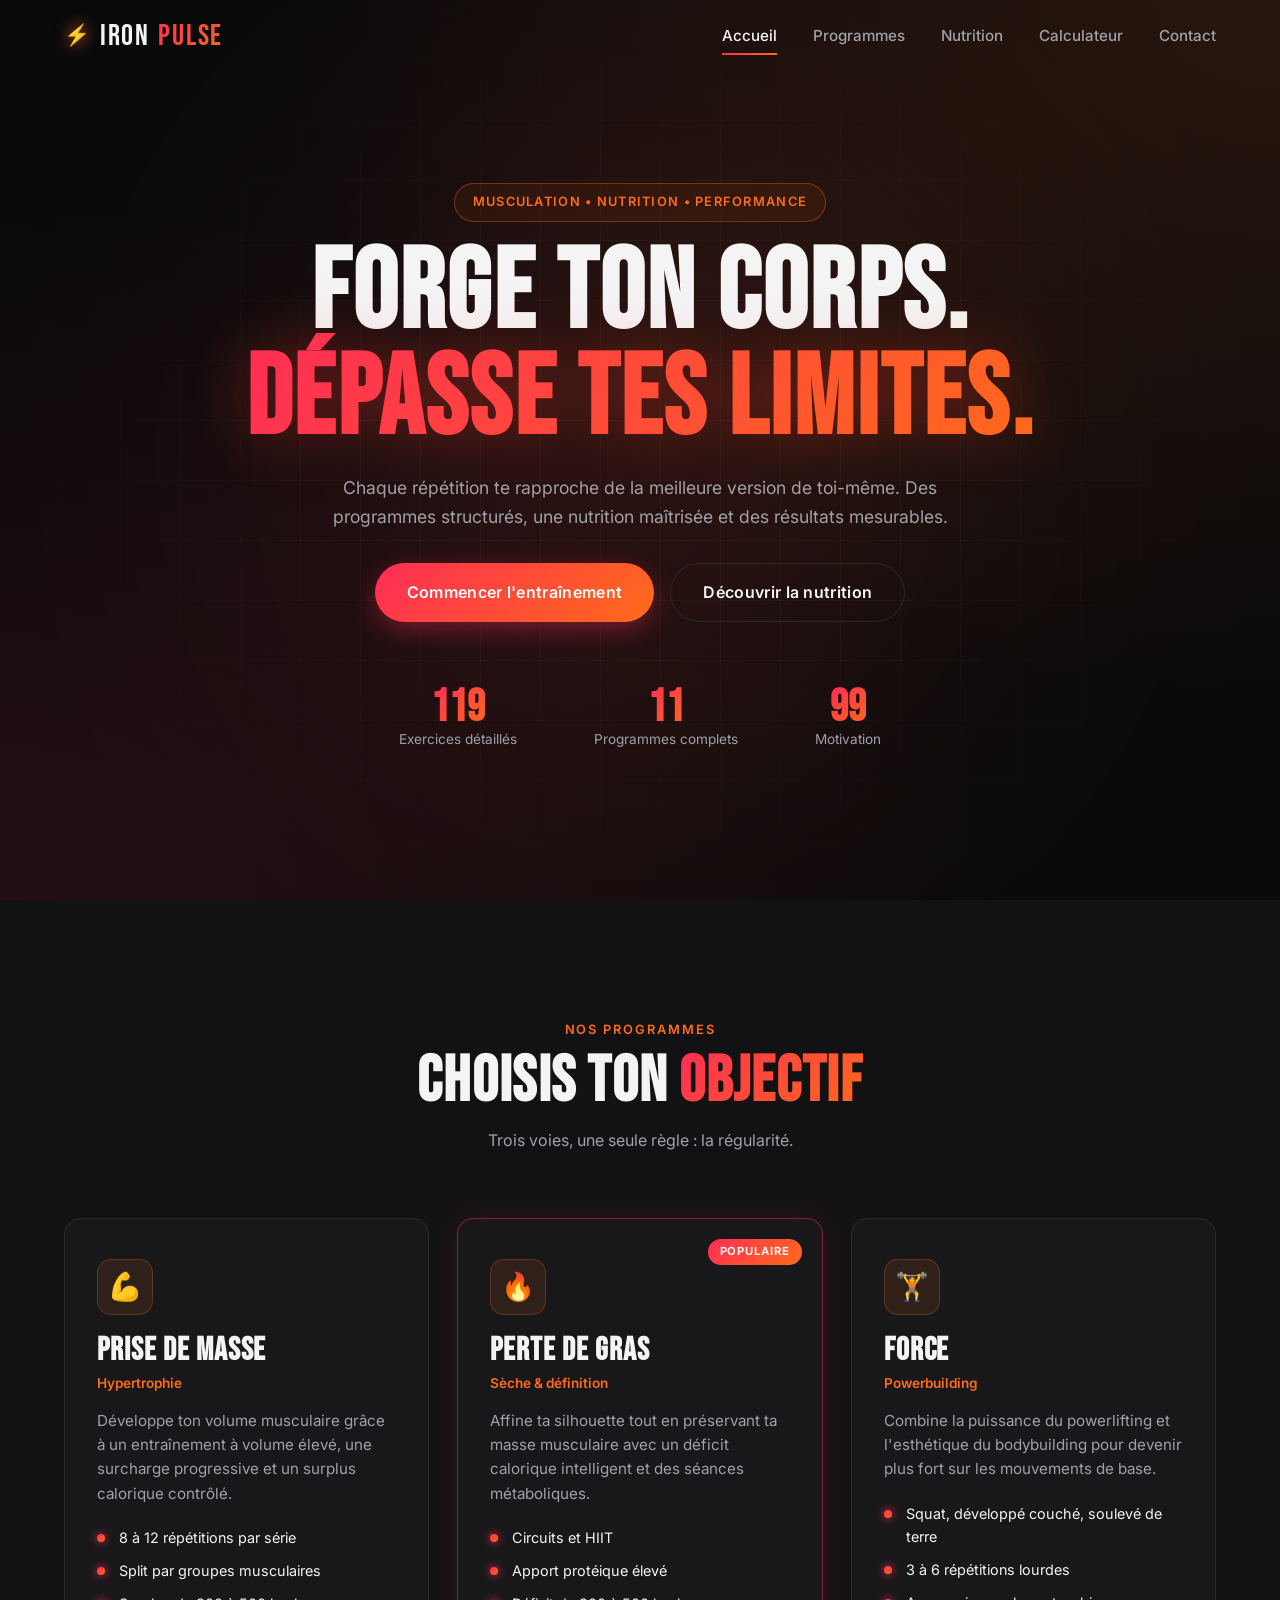
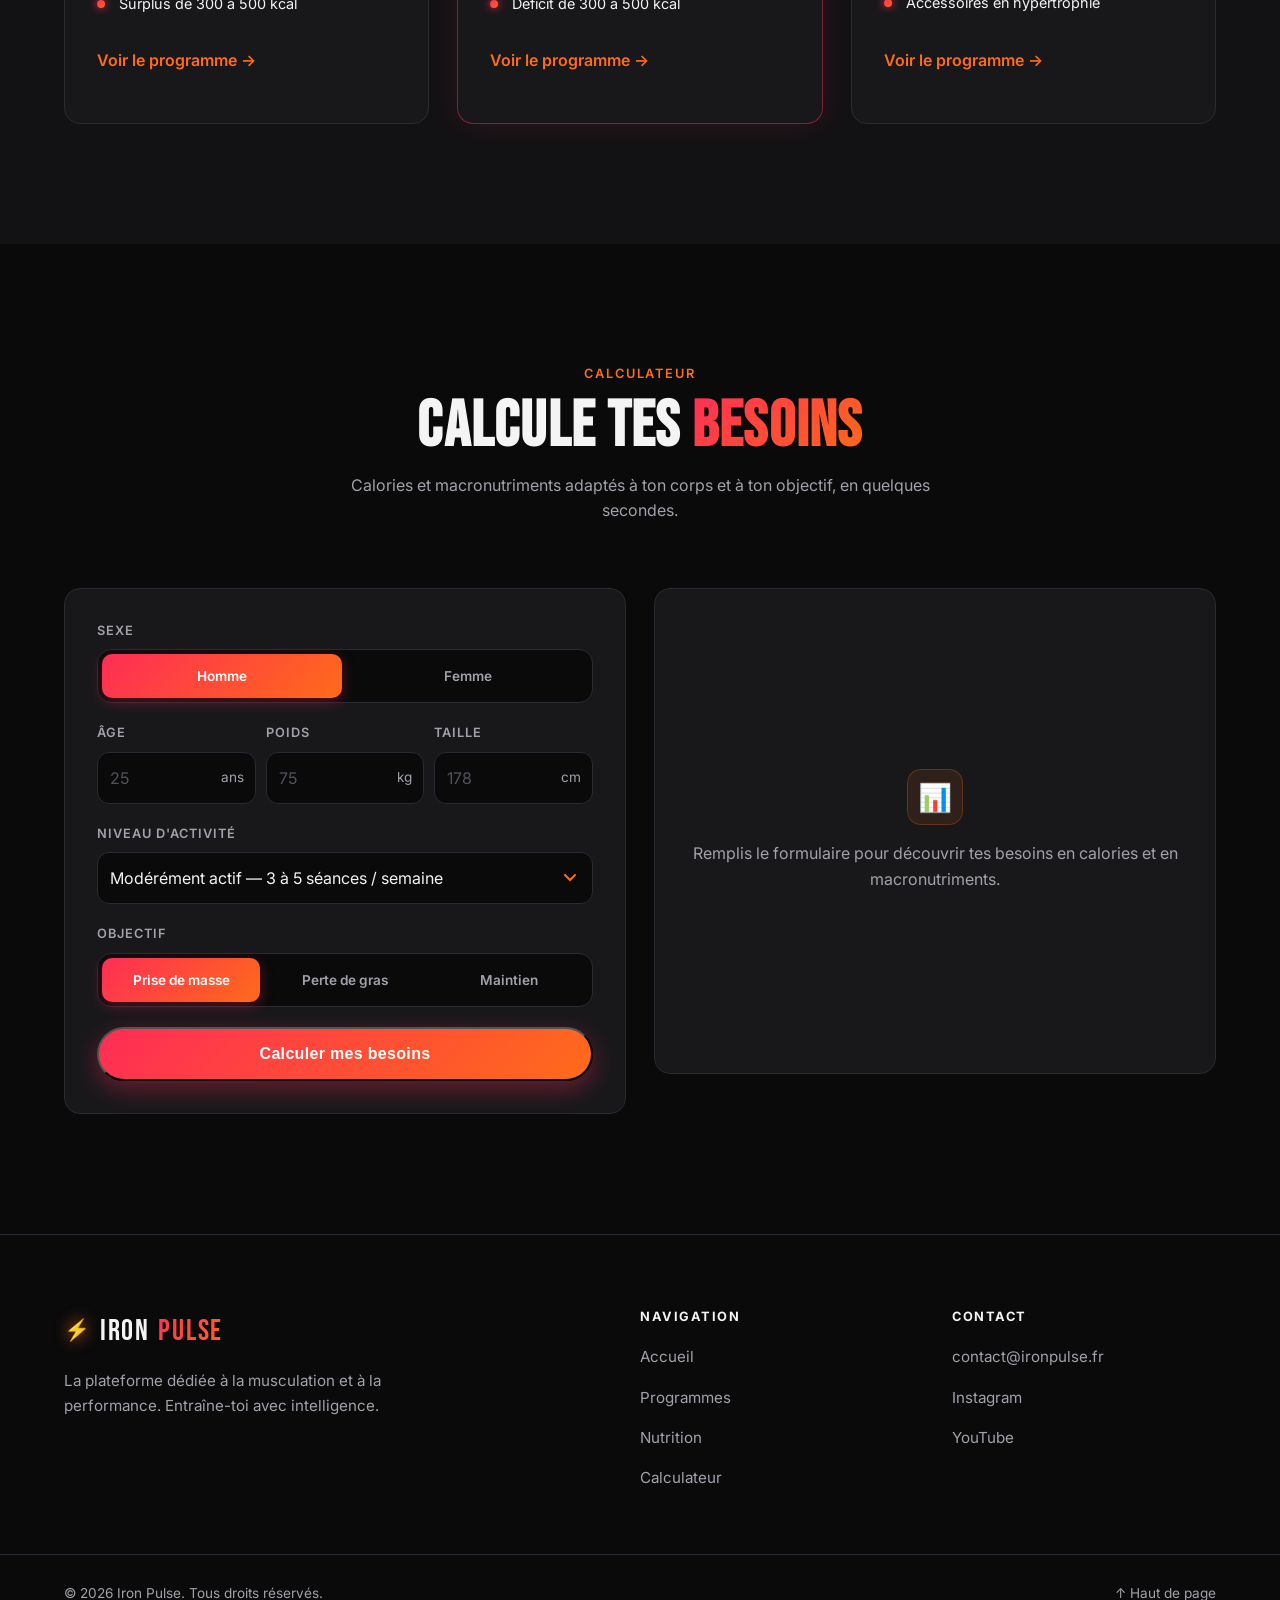
==== public/index.html @ 2bc9982a "Ajoute le calculateur de calories et de macronutriments" ====
<!DOCTYPE html>
<html lang="fr">
<head>
    <meta charset="UTF-8">
    <meta name="viewport" content="width=device-width, initial-scale=1.0, viewport-fit=cover">
    <meta name="theme-color" content="#0a0a0b">
    <meta name="description" content="Iron Pulse — Musculation, nutrition et performance. Programmes d'hypertrophie, de perte de gras et de force.">
    <title>Iron Pulse — Musculation & Performance</title>
    <link rel="preconnect" href="https://fonts.googleapis.com">
    <link rel="preconnect" href="https://fonts.gstatic.com" crossorigin>
    <link href="https://fonts.googleapis.com/css2?family=Bebas+Neue&family=Inter:wght@400;500;600;700&display=swap" rel="stylesheet">
    <link rel="stylesheet" href="style.css">
</head>
<body>

    <!-- ===== EN-TÊTE ===== -->
    <header class="header" id="header">
        <div class="container header__inner">
            <a href="#accueil" class="logo">
                <span class="logo__icon">⚡</span>
                IRON <span class="logo__accent">PULSE</span>
            </a>

            <nav class="nav" id="nav" aria-label="Navigation principale">
                <ul class="nav__list">
                    <li><a href="#accueil" class="nav__link active">Accueil</a></li>
                    <li><a href="#programmes" class="nav__link">Programmes</a></li>
                    <li><a href="#nutrition" class="nav__link">Nutrition</a></li>
                    <li><a href="#calculateur" class="nav__link">Calculateur</a></li>
                    <li><a href="#contact" class="nav__link">Contact</a></li>
                </ul>
            </nav>

            <button class="burger" id="burger" aria-label="Ouvrir le menu" aria-expanded="false" aria-controls="nav">
                <span></span>
                <span></span>
                <span></span>
            </button>
        </div>
    </header>

    <main>
        <!-- ===== SECTION HÉRO ===== -->
        <section class="hero" id="accueil">
            <div class="hero__glow"></div>
            <div class="container hero__content">
                <p class="hero__tag reveal">Musculation • Nutrition • Performance</p>
                <h1 class="hero__title reveal">
                    Forge ton corps.<br>
                    <span class="text-gradient">Dépasse tes limites.</span>
                </h1>
                <p class="hero__subtitle reveal">
                    Chaque répétition te rapproche de la meilleure version de toi-même.
                    Des programmes structurés, une nutrition maîtrisée et des résultats mesurables.
                </p>
                <div class="hero__actions reveal">
                    <a href="#programmes" class="btn btn--primary">Commencer l'entraînement</a>
                    <a href="#nutrition" class="btn btn--ghost">Découvrir la nutrition</a>
                </div>

                <ul class="hero__stats reveal">
                    <li><strong data-count="120">0</strong><span>Exercices détaillés</span></li>
                    <li><strong data-count="12">0</strong><span>Programmes complets</span></li>
                    <li><strong data-count="100" data-suffix="%">0</strong><span>Motivation</span></li>
                </ul>
            </div>
        </section>

        <!-- ===== CATÉGORIES ===== -->
        <section class="section categories" id="programmes">
            <div class="container">
                <header class="section__header reveal">
                    <p class="section__tag">Nos programmes</p>
                    <h2 class="section__title">Choisis ton <span class="text-gradient">objectif</span></h2>
                    <p class="section__subtitle">Trois voies, une seule règle : la régularité.</p>
                </header>

                <div class="cards">
                    <article class="card reveal">
                        <div class="card__icon">💪</div>
                        <h3 class="card__title">Prise de masse</h3>
                        <p class="card__label">Hypertrophie</p>
                        <p class="card__text">
                            Développe ton volume musculaire grâce à un entraînement à volume élevé,
                            une surcharge progressive et un surplus calorique contrôlé.
                        </p>
                        <ul class="card__list">
                            <li>8 à 12 répétitions par série</li>
                            <li>Split par groupes musculaires</li>
                            <li>Surplus de 300 à 500 kcal</li>
                        </ul>
                        <a href="#" class="card__link">Voir le programme →</a>
                    </article>

                    <article class="card card--featured reveal">
                        <span class="card__badge">Populaire</span>
                        <div class="card__icon">🔥</div>
                        <h3 class="card__title">Perte de gras</h3>
                        <p class="card__label">Sèche & définition</p>
                        <p class="card__text">
                            Affine ta silhouette tout en préservant ta masse musculaire avec
                            un déficit calorique intelligent et des séances métaboliques.
                        </p>
                        <ul class="card__list">
                            <li>Circuits et HIIT</li>
                            <li>Apport protéique élevé</li>
                            <li>Déficit de 300 à 500 kcal</li>
                        </ul>
                        <a href="#" class="card__link">Voir le programme →</a>
                    </article>

                    <article class="card reveal">
                        <div class="card__icon">🏋️</div>
                        <h3 class="card__title">Force</h3>
                        <p class="card__label">Powerbuilding</p>
                        <p class="card__text">
                            Combine la puissance du powerlifting et l'esthétique du bodybuilding
                            pour devenir plus fort sur les mouvements de base.
                        </p>
                        <ul class="card__list">
                            <li>Squat, développé couché, soulevé de terre</li>
                            <li>3 à 6 répétitions lourdes</li>
                            <li>Accessoires en hypertrophie</li>
                        </ul>
                        <a href="#" class="card__link">Voir le programme →</a>
                    </article>
                </div>
            </div>
        </section>

        <!-- ===== CALCULATEUR ===== -->
        <section class="section" id="calculateur">
            <div class="container">
                <header class="section__header reveal">
                    <p class="section__tag">Calculateur</p>
                    <h2 class="section__title">Calcule tes <span class="text-gradient">besoins</span></h2>
                    <p class="section__subtitle">Calories et macronutriments adaptés à ton corps et à ton objectif, en quelques secondes.</p>
                </header>

                <div class="calc">
                    <form class="calc__form reveal" id="calc-form" novalidate>
                        <fieldset class="field">
                            <legend class="field__label">Sexe</legend>
                            <div class="segmented">
                                <input type="radio" name="sexe" id="sexe-homme" value="homme" checked>
                                <label for="sexe-homme">Homme</label>
                                <input type="radio" name="sexe" id="sexe-femme" value="femme">
                                <label for="sexe-femme">Femme</label>
                            </div>
                        </fieldset>

                        <div class="field-row">
                            <div class="field">
                                <label class="field__label" for="age">Âge</label>
                                <div class="input-unit">
                                    <input type="number" id="age" name="age" inputmode="numeric" min="15" max="80" step="1" placeholder="25" required>
                                    <span>ans</span>
                                </div>
                            </div>
                            <div class="field">
                                <label class="field__label" for="poids">Poids</label>
                                <div class="input-unit">
                                    <input type="number" id="poids" name="poids" inputmode="decimal" min="35" max="250" step="0.1" placeholder="75" required>
                                    <span>kg</span>
                                </div>
                            </div>
                            <div class="field">
                                <label class="field__label" for="taille">Taille</label>
                                <div class="input-unit">
                                    <input type="number" id="taille" name="taille" inputmode="numeric" min="130" max="230" step="1" placeholder="178" required>
                                    <span>cm</span>
                                </div>
                            </div>
                        </div>

                        <div class="field">
                            <label class="field__label" for="activite">Niveau d'activité</label>
                            <select class="select" id="activite" name="activite">
                                <option value="1.2">Sédentaire — peu ou pas de sport</option>
                                <option value="1.375">Légèrement actif — 1 à 3 séances / semaine</option>
                                <option value="1.55" selected>Modérément actif — 3 à 5 séances / semaine</option>
                                <option value="1.725">Très actif — 6 à 7 séances / semaine</option>
                                <option value="1.9">Extrêmement actif — sport intense + travail physique</option>
                            </select>
                        </div>

                        <fieldset class="field">
                            <legend class="field__label">Objectif</legend>
                            <div class="segmented segmented--3">
                                <input type="radio" name="objectif" id="obj-masse" value="masse" checked>
                                <label for="obj-masse">Prise de masse</label>
                                <input type="radio" name="objectif" id="obj-seche" value="seche">
                                <label for="obj-seche">Perte de gras</label>
                                <input type="radio" name="objectif" id="obj-maintien" value="maintien">
                                <label for="obj-maintien">Maintien</label>
                            </div>
                        </fieldset>

                        <p class="calc__error" id="calc-error" role="alert"></p>

                        <button type="submit" class="btn btn--primary calc__submit">Calculer mes besoins</button>
                    </form>

                    <div class="calc__results reveal" id="calc-results" aria-live="polite">
                        <div class="calc__empty" id="calc-empty">
                            <div class="card__icon">📊</div>
                            <p>Remplis le formulaire pour découvrir tes besoins en calories et en macronutriments.</p>
                        </div>

                        <div class="calc__output" id="calc-output" hidden>
                            <div class="calc__stats">
                                <div class="stat">
                                    <span class="stat__label">Métabolisme de base</span>
                                    <strong class="stat__value"><span id="res-bmr">0</span> <small>kcal</small></strong>
                                </div>
                                <div class="stat">
                                    <span class="stat__label">Dépense journalière</span>
                                    <strong class="stat__value"><span id="res-tdee">0</span> <small>kcal</small></strong>
                                </div>
                                <div class="stat stat--target">
                                    <span class="stat__label" id="res-target-label">Objectif</span>
                                    <strong class="stat__value"><span id="res-target">0</span> <small>kcal / jour</small></strong>
                                    <span class="stat__hint" id="res-target-hint"></span>
                                </div>
                            </div>

                            <h3 class="calc__subtitle">Répartition des macronutriments</h3>
                            <ul class="macros">
                                <li class="macro macro--protein">
                                    <div class="macro__head"><span>🥩 Protéines</span><strong><span id="res-prot">0</span> <small>g</small></strong></div>
                                    <div class="macro__bar"><span id="bar-prot"></span></div>
                                    <p class="macro__info" id="info-prot"></p>
                                </li>
                                <li class="macro macro--carbs">
                                    <div class="macro__head"><span>🍚 Glucides</span><strong><span id="res-carbs">0</span> <small>g</small></strong></div>
                                    <div class="macro__bar"><span id="bar-carbs"></span></div>
                                    <p class="macro__info" id="info-carbs"></p>
                                </li>
                                <li class="macro macro--fat">
                                    <div class="macro__head"><span>🥑 Lipides</span><strong><span id="res-fat">0</span> <small>g</small></strong></div>
                                    <div class="macro__bar"><span id="bar-fat"></span></div>
                                    <p class="macro__info" id="info-fat"></p>
                                </li>
                            </ul>

                            <a href="#programmes" class="card__link">Voir le programme adapté à ton objectif →</a>
                            <p class="calc__note">
                                Ces chiffres sont des estimations (formule de Mifflin-St Jeor). Pèse-toi chaque semaine
                                et ajuste de 100 à 200 kcal si ton poids n'évolue pas comme prévu.
                            </p>
                        </div>
                    </div>
                </div>
            </div>
        </section>
    </main>

    <!-- ===== PIED DE PAGE ===== -->
    <footer class="footer" id="contact">
        <div class="container footer__inner">
            <div class="footer__brand">
                <a href="#accueil" class="logo">
                    <span class="logo__icon">⚡</span>
                    IRON <span class="logo__accent">PULSE</span>
                </a>
                <p>La plateforme dédiée à la musculation et à la performance. Entraîne-toi avec intelligence.</p>
            </div>

            <div class="footer__col">
                <h4>Navigation</h4>
                <ul>
                    <li><a href="#accueil">Accueil</a></li>
                    <li><a href="#programmes">Programmes</a></li>
                    <li><a href="#nutrition">Nutrition</a></li>
                    <li><a href="#calculateur">Calculateur</a></li>
                </ul>
            </div>

            <div class="footer__col">
                <h4>Contact</h4>
                <ul>
                    <li><a href="mailto:contact@ironpulse.fr">contact@ironpulse.fr</a></li>
                    <li><a href="#">Instagram</a></li>
                    <li><a href="#">YouTube</a></li>
                </ul>
            </div>
        </div>

        <div class="footer__bottom">
            <div class="container">
                <p>&copy; <span id="year"></span> Iron Pulse. Tous droits réservés.</p>
                <a href="#accueil" class="footer__top" aria-label="Retour en haut">↑ Haut de page</a>
            </div>
        </div>
    </footer>

    <script src="script.js"></script>
</body>
</html>
---- public/style.css ----
/* ==========================================================
   IRON PULSE — Feuille de style principale
   Thème sombre premium, accents rouge / orange néon
   Approche « mobile d'abord » : les styles de base ciblent le
   téléphone, les media queries (min-width) enrichissent pour
   tablette puis ordinateur.
   ========================================================== */

/* ---------- Variables ---------- */
:root {
    --bg: #0a0a0b;
    --bg-alt: #121214;
    --surface: #18181b;
    --surface-hover: #1f1f23;
    --border: #2a2a30;

    --text: #f4f4f5;
    --text-muted: #a1a1aa;

    --neon-red: #ff2d55;
    --neon-orange: #ff6b1a;
    --gradient: linear-gradient(135deg, var(--neon-red), var(--neon-orange));
    --glow: 0 0 20px rgba(255, 60, 40, 0.45), 0 0 40px rgba(255, 60, 40, 0.2);

    --font-title: 'Bebas Neue', Impact, sans-serif;
    --font-body: 'Inter', system-ui, -apple-system, sans-serif;

    --radius: 16px;
    --header-h: 64px;
    --gutter: 16px;
    --transition: 0.3s cubic-bezier(0.4, 0, 0.2, 1);
}

/* ---------- Réinitialisation ---------- */
*,
*::before,
*::after {
    margin: 0;
    padding: 0;
    box-sizing: border-box;
}

html {
    scroll-behavior: smooth;
    scroll-padding-top: var(--header-h);
    -webkit-text-size-adjust: 100%;
    text-size-adjust: 100%;
}

body {
    font-family: var(--font-body);
    background: var(--bg);
    color: var(--text);
    line-height: 1.6;
    -webkit-font-smoothing: antialiased;
    -webkit-tap-highlight-color: transparent;
    overflow-x: hidden;
}

body.menu-open {
    overflow: hidden;
}

a {
    color: inherit;
    text-decoration: none;
}

ul {
    list-style: none;
}

[hidden] {
    display: none !important;
}

.container {
    width: 100%;
    max-width: 1200px;
    margin: 0 auto;
    padding: 0 max(var(--gutter), env(safe-area-inset-left)) 0 max(var(--gutter), env(safe-area-inset-right));
}

.text-gradient {
    background: var(--gradient);
    -webkit-background-clip: text;
    background-clip: text;
    color: transparent;
}

/* ---------- Boutons ---------- */
.btn {
    display: inline-flex;
    align-items: center;
    justify-content: center;
    width: 100%;
    min-height: 52px;
    padding: 14px 28px;
    border-radius: 999px;
    font-weight: 600;
    font-size: 1rem;
    letter-spacing: 0.02em;
    transition: transform var(--transition), box-shadow var(--transition), background var(--transition), border-color var(--transition), color var(--transition);
}

.btn:active {
    transform: scale(0.97);
}

.btn--primary {
    background: var(--gradient);
    color: #fff;
    box-shadow: 0 8px 24px rgba(255, 45, 85, 0.35);
}

.btn--ghost {
    border: 1px solid var(--border);
    color: var(--text);
}

/* ---------- En-tête ---------- */
.header {
    position: fixed;
    inset: 0 0 auto 0;
    height: var(--header-h);
    z-index: 100;
}

/* Le fond flouté est porté par un pseudo-élément : un backdrop-filter sur
   .header lui-même confinerait le menu mobile (position: fixed) à sa hauteur. */
.header::before {
    content: '';
    position: absolute;
    inset: 0;
    z-index: -1;
    background: rgba(10, 10, 11, 0.85);
    backdrop-filter: blur(12px);
    -webkit-backdrop-filter: blur(12px);
    box-shadow: 0 1px 0 var(--border);
    opacity: 0;
    transition: opacity var(--transition);
}

.header.scrolled::before {
    opacity: 1;
}

.header__inner {
    height: 100%;
    display: flex;
    align-items: center;
    justify-content: space-between;
}

.logo {
    position: relative;
    z-index: 110;
    font-family: var(--font-title);
    font-size: 1.7rem;
    letter-spacing: 0.06em;
    display: flex;
    align-items: center;
    gap: 8px;
}

.logo__icon {
    font-size: 1.3rem;
    filter: drop-shadow(0 0 8px var(--neon-orange));
}

.logo__accent {
    background: var(--gradient);
    -webkit-background-clip: text;
    background-clip: text;
    color: transparent;
}

/* Menu mobile plein écran (par défaut) */
.nav {
    position: fixed;
    inset: 0;
    display: flex;
    align-items: center;
    justify-content: center;
    background: rgba(10, 10, 11, 0.97);
    backdrop-filter: blur(16px);
    -webkit-backdrop-filter: blur(16px);
    clip-path: circle(0% at calc(100% - 38px) 32px);
    transition: clip-path 0.6s cubic-bezier(0.65, 0, 0.35, 1);
    pointer-events: none;
}

.nav.open {
    clip-path: circle(150% at calc(100% - 38px) 32px);
    pointer-events: auto;
}

.nav__list {
    display: flex;
    flex-direction: column;
    align-items: center;
    gap: 20px;
}

.nav__link {
    position: relative;
    display: inline-block;
    padding: 6px 12px;
    font-family: var(--font-title);
    font-size: 2.4rem;
    letter-spacing: 0.05em;
    color: var(--text-muted);
    opacity: 0;
    transform: translateY(20px);
    transition: opacity 0.4s ease, transform 0.4s ease, color var(--transition);
}

.nav.open .nav__link {
    opacity: 1;
    transform: translateY(0);
}

/* Apparition en cascade des liens */
.nav.open li:nth-child(1) .nav__link { transition-delay: 0.15s; }
.nav.open li:nth-child(2) .nav__link { transition-delay: 0.2s; }
.nav.open li:nth-child(3) .nav__link { transition-delay: 0.25s; }
.nav.open li:nth-child(4) .nav__link { transition-delay: 0.3s; }
.nav.open li:nth-child(5) .nav__link { transition-delay: 0.35s; }

.nav__link.active {
    color: var(--text);
}

.nav__link::after {
    content: '';
    position: absolute;
    left: 12px;
    right: 12px;
    bottom: 2px;
    height: 2px;
    background: var(--gradient);
    transform: scaleX(0);
    transform-origin: right;
    transition: transform var(--transition);
}

.nav__link.active::after {
    transform: scaleX(1);
    transform-origin: left;
}

/* ---------- Menu burger ---------- */
.burger {
    display: flex;
    flex-direction: column;
    justify-content: center;
    gap: 6px;
    width: 48px;
    height: 48px;
    margin-right: -10px;
    background: none;
    border: none;
    cursor: pointer;
    z-index: 110;
}

.burger span {
    display: block;
    width: 26px;
    height: 2px;
    margin: 0 auto;
    background: var(--text);
    border-radius: 2px;
    transition: transform var(--transition), opacity var(--transition), background var(--transition);
}

.burger.active span {
    background: var(--neon-orange);
}

.burger.active span:nth-child(1) {
    transform: translateY(8px) rotate(45deg);
}

.burger.active span:nth-child(2) {
    opacity: 0;
    transform: scaleX(0);
}

.burger.active span:nth-child(3) {
    transform: translateY(-8px) rotate(-45deg);
}

/* ---------- Section héro ---------- */
.hero {
    position: relative;
    min-height: 100vh;
    min-height: 100svh;
    display: flex;
    align-items: center;
    padding: calc(var(--header-h) + 32px) 0 56px;
    overflow: hidden;
    background:
        radial-gradient(ellipse at top right, rgba(255, 107, 26, 0.12), transparent 55%),
        radial-gradient(ellipse at bottom left, rgba(255, 45, 85, 0.1), transparent 55%),
        var(--bg);
}

/* Grille subtile en arrière-plan */
.hero::before {
    content: '';
    position: absolute;
    inset: 0;
    background-image:
        linear-gradient(rgba(255, 255, 255, 0.03) 1px, transparent 1px),
        linear-gradient(90deg, rgba(255, 255, 255, 0.03) 1px, transparent 1px);
    background-size: 44px 44px;
    mask-image: radial-gradient(ellipse at center, #000 30%, transparent 75%);
    -webkit-mask-image: radial-gradient(ellipse at center, #000 30%, transparent 75%);
}

.hero__glow {
    position: absolute;
    top: 50%;
    left: 50%;
    width: 340px;
    height: 340px;
    background: var(--gradient);
    border-radius: 50%;
    filter: blur(100px);
    opacity: 0.15;
    transform: translate(-50%, -50%);
    animation: pulse 6s ease-in-out infinite;
}

@keyframes pulse {
    0%, 100% { transform: translate(-50%, -50%) scale(1); opacity: 0.12; }
    50%      { transform: translate(-50%, -50%) scale(1.15); opacity: 0.2; }
}

.hero__content {
    position: relative;
    text-align: center;
}

.hero__tag {
    display: inline-block;
    padding: 6px 14px;
    margin-bottom: 20px;
    border: 1px solid rgba(255, 107, 26, 0.35);
    border-radius: 999px;
    background: rgba(255, 107, 26, 0.08);
    color: var(--neon-orange);
    font-size: 0.7rem;
    font-weight: 600;
    letter-spacing: 0.1em;
    text-transform: uppercase;
}

.hero__title {
    font-family: var(--font-title);
    font-size: clamp(3rem, 14vw, 7rem);
    line-height: 0.95;
    letter-spacing: 0.02em;
    margin-bottom: 20px;
}

.hero__title .text-gradient {
    filter: drop-shadow(0 0 30px rgba(255, 60, 40, 0.35));
}

.hero__subtitle {
    max-width: 620px;
    margin: 0 auto 32px;
    color: var(--text-muted);
    font-size: 1rem;
}

.hero__actions {
    display: flex;
    flex-direction: column;
    gap: 12px;
    margin-bottom: 48px;
}

.hero__stats {
    display: grid;
    grid-template-columns: repeat(3, 1fr);
    gap: 12px;
}

.hero__stats li {
    display: flex;
    flex-direction: column;
    align-items: center;
}

.hero__stats strong {
    font-family: var(--font-title);
    font-size: 2.2rem;
    line-height: 1;
    background: var(--gradient);
    -webkit-background-clip: text;
    background-clip: text;
    color: transparent;
}

.hero__stats span {
    font-size: 0.75rem;
    line-height: 1.3;
    color: var(--text-muted);
}

/* ---------- Sections génériques ---------- */
.section {
    padding: 72px 0;
}

.section__header {
    text-align: center;
    max-width: 640px;
    margin: 0 auto 40px;
}

.section__tag {
    color: var(--neon-orange);
    font-weight: 600;
    font-size: 0.8rem;
    letter-spacing: 0.15em;
    text-transform: uppercase;
    margin-bottom: 10px;
}

.section__title {
    font-family: var(--font-title);
    font-size: clamp(2.4rem, 10vw, 4rem);
    line-height: 1;
    letter-spacing: 0.02em;
    margin-bottom: 14px;
}

.section__subtitle {
    color: var(--text-muted);
}

/* ---------- Catégories ---------- */
.categories {
    background: var(--bg-alt);
}

.cards {
    display: grid;
    grid-template-columns: 1fr;
    gap: 20px;
    max-width: 520px;
    margin: 0 auto;
}

.card {
    position: relative;
    display: flex;
    flex-direction: column;
    padding: 32px 24px;
    background: var(--surface);
    border: 1px solid var(--border);
    border-radius: var(--radius);
    overflow: hidden;
    transition: transform var(--transition), border-color var(--transition), box-shadow var(--transition), background var(--transition);
}

/* Bordure lumineuse au survol */
.card::before {
    content: '';
    position: absolute;
    inset: 0 0 auto 0;
    height: 3px;
    background: var(--gradient);
    transform: scaleX(0);
    transform-origin: left;
    transition: transform 0.5s ease;
}

.card--featured {
    border-color: rgba(255, 45, 85, 0.45);
    box-shadow: 0 0 30px rgba(255, 45, 85, 0.12);
}

.card__badge {
    position: absolute;
    top: 20px;
    right: 20px;
    padding: 4px 12px;
    border-radius: 999px;
    background: var(--gradient);
    font-size: 0.7rem;
    font-weight: 700;
    letter-spacing: 0.08em;
    text-transform: uppercase;
}

.card__icon {
    width: 56px;
    height: 56px;
    display: grid;
    place-items: center;
    margin-bottom: 20px;
    font-size: 1.7rem;
    border-radius: 14px;
    background: rgba(255, 107, 26, 0.1);
    border: 1px solid rgba(255, 107, 26, 0.25);
}

.card__title {
    font-family: var(--font-title);
    font-size: 2rem;
    letter-spacing: 0.03em;
    line-height: 1;
}

.card__label {
    color: var(--neon-orange);
    font-size: 0.85rem;
    font-weight: 600;
    margin: 6px 0 14px;
}

.card__text {
    color: var(--text-muted);
    font-size: 0.95rem;
    margin-bottom: 20px;
}

.card__list {
    display: grid;
    gap: 10px;
    margin-bottom: 24px;
}

.card__list li {
    position: relative;
    padding-left: 22px;
    font-size: 0.9rem;
}

.card__list li::before {
    content: '';
    position: absolute;
    left: 0;
    top: 0.55em;
    width: 8px;
    height: 8px;
    border-radius: 50%;
    background: var(--gradient);
    box-shadow: 0 0 8px var(--neon-red);
}

.card__link {
    display: inline-flex;
    align-items: center;
    min-height: 44px;
    margin-top: auto;
    font-weight: 600;
    color: var(--neon-orange);
    transition: letter-spacing var(--transition), color var(--transition);
}

/* ---------- Pied de page ---------- */
.footer {
    background: var(--bg);
    border-top: 1px solid var(--border);
    padding-top: 56px;
}

.footer__inner {
    display: grid;
    grid-template-columns: 1fr;
    gap: 36px;
    padding-bottom: 40px;
}

.footer__brand p {
    margin-top: 14px;
    max-width: 340px;
    color: var(--text-muted);
    font-size: 0.95rem;
}

.footer__col h4 {
    font-size: 0.8rem;
    letter-spacing: 0.12em;
    text-transform: uppercase;
    margin-bottom: 10px;
}

.footer__col a {
    display: inline-block;
    padding: 8px 0;
    color: var(--text-muted);
    font-size: 0.95rem;
    transition: color var(--transition);
}

.footer__bottom {
    border-top: 1px solid var(--border);
    padding: 20px 0 max(20px, env(safe-area-inset-bottom));
    font-size: 0.85rem;
    color: var(--text-muted);
}

.footer__bottom .container {
    display: flex;
    flex-direction: column-reverse;
    align-items: flex-start;
    gap: 8px;
}

.footer__top {
    padding: 8px 0;
}

/* ---------- Animations d'apparition ---------- */
.reveal {
    opacity: 0;
    transform: translateY(30px);
    transition: opacity 0.8s ease, transform 0.8s ease;
}

.reveal.visible {
    opacity: 1;
    transform: translateY(0);
}

/* ==========================================================
   CALCULATEUR
   ========================================================== */
.calc {
    display: grid;
    grid-template-columns: 1fr;
    gap: 20px;
    max-width: 560px;
    margin: 0 auto;
}

.calc__form,
.calc__results {
    padding: 24px 20px;
    background: var(--surface);
    border: 1px solid var(--border);
    border-radius: var(--radius);
}

.calc__form {
    display: grid;
    gap: 20px;
}

/* ---------- Champs ---------- */
.field {
    border: none;
    min-width: 0;
}

.field__label {
    display: block;
    margin-bottom: 8px;
    padding: 0;
    font-size: 0.8rem;
    font-weight: 600;
    letter-spacing: 0.08em;
    text-transform: uppercase;
    color: var(--text-muted);
}

.field-row {
    display: grid;
    grid-template-columns: repeat(3, 1fr);
    gap: 10px;
}

.input-unit {
    position: relative;
}

.input-unit span {
    position: absolute;
    right: 12px;
    top: 50%;
    transform: translateY(-50%);
    font-size: 0.85rem;
    color: var(--text-muted);
    pointer-events: none;
}

/* 16px minimum : évite le zoom automatique d'iOS au focus */
.input-unit input,
.select {
    width: 100%;
    height: 52px;
    padding: 0 12px;
    background: var(--bg);
    border: 1px solid var(--border);
    border-radius: 12px;
    color: var(--text);
    font-family: var(--font-body);
    font-size: 16px;
    transition: border-color var(--transition), box-shadow var(--transition);
}

.input-unit input {
    padding-right: 38px;
    -moz-appearance: textfield;
    appearance: textfield;
}

.input-unit input::-webkit-outer-spin-button,
.input-unit input::-webkit-inner-spin-button {
    -webkit-appearance: none;
    margin: 0;
}

.input-unit input::placeholder {
    color: #52525b;
}

.select {
    padding-right: 40px;
    -webkit-appearance: none;
    appearance: none;
    background-image: url("data:image/svg+xml,%3Csvg xmlns='http://www.w3.org/2000/svg' width='12' height='8' viewBox='0 0 12 8'%3E%3Cpath d='M1 1l5 5 5-5' stroke='%23ff6b1a' stroke-width='2' fill='none' stroke-linecap='round'/%3E%3C/svg%3E");
    background-repeat: no-repeat;
    background-position: right 16px center;
    text-overflow: ellipsis;
}

.input-unit input:focus,
.select:focus {
    outline: none;
    border-color: var(--neon-orange);
    box-shadow: 0 0 0 3px rgba(255, 107, 26, 0.2);
}

.input-unit input.invalid {
    border-color: var(--neon-red);
}

/* ---------- Choix segmentés (sexe, objectif) ---------- */
.segmented {
    position: relative;
    display: grid;
    grid-template-columns: repeat(2, 1fr);
    gap: 6px;
    padding: 4px;
    background: var(--bg);
    border: 1px solid var(--border);
    border-radius: 14px;
}

.segmented--3 {
    grid-template-columns: repeat(3, 1fr);
}

.segmented input {
    position: absolute;
    opacity: 0;
    pointer-events: none;
}

.segmented label {
    display: flex;
    align-items: center;
    justify-content: center;
    min-height: 44px;
    padding: 6px 8px;
    border-radius: 10px;
    font-size: 0.85rem;
    font-weight: 600;
    line-height: 1.2;
    text-align: center;
    color: var(--text-muted);
    cursor: pointer;
    transition: background var(--transition), color var(--transition), box-shadow var(--transition);
}

.segmented input:checked + label {
    background: var(--gradient);
    color: #fff;
    box-shadow: 0 4px 14px rgba(255, 45, 85, 0.3);
}

.segmented input:focus-visible + label {
    outline: 2px solid var(--neon-orange);
    outline-offset: 2px;
}

.calc__error {
    color: var(--neon-red);
    font-size: 0.9rem;
    font-weight: 500;
}

.calc__error:empty {
    display: none;
}

/* ---------- Résultats ---------- */
.calc__results {
    scroll-margin-top: calc(var(--header-h) + 16px);
}

.calc__empty {
    display: flex;
    flex-direction: column;
    align-items: center;
    justify-content: center;
    gap: 4px;
    min-height: 200px;
    text-align: center;
    color: var(--text-muted);
}

.calc__empty .card__icon {
    margin-bottom: 12px;
}

.calc__output {
    animation: calcFadeIn 0.5s ease;
}

@keyframes calcFadeIn {
    from { opacity: 0; transform: translateY(10px); }
    to   { opacity: 1; transform: translateY(0); }
}

.calc__stats {
    display: grid;
    grid-template-columns: repeat(2, 1fr);
    gap: 10px;
    margin-bottom: 28px;
}

.stat {
    display: flex;
    flex-direction: column;
    gap: 4px;
    padding: 16px;
    background: var(--bg);
    border: 1px solid var(--border);
    border-radius: 12px;
}

.stat__label {
    font-size: 0.75rem;
    line-height: 1.3;
    color: var(--text-muted);
}

.stat__value {
    font-family: var(--font-title);
    font-size: 1.9rem;
    line-height: 1;
    letter-spacing: 0.02em;
}

.stat__value small {
    font-family: var(--font-body);
    font-size: 0.75rem;
    font-weight: 500;
    letter-spacing: normal;
    color: var(--text-muted);
}

.stat--target {
    grid-column: 1 / -1;
    border-color: rgba(255, 45, 85, 0.45);
    background:
        radial-gradient(ellipse at top right, rgba(255, 107, 26, 0.12), transparent 70%),
        var(--bg);
    box-shadow: 0 0 24px rgba(255, 45, 85, 0.12);
}

.stat--target .stat__label {
    color: var(--neon-orange);
    font-weight: 600;
}

.stat--target .stat__value span {
    font-size: 3rem;
    background: var(--gradient);
    -webkit-background-clip: text;
    background-clip: text;
    color: transparent;
}

.stat__hint {
    font-size: 0.8rem;
    color: var(--text-muted);
}

.calc__subtitle {
    margin-bottom: 16px;
    font-size: 0.8rem;
    font-weight: 600;
    letter-spacing: 0.08em;
    text-transform: uppercase;
    color: var(--text-muted);
}

.macros {
    display: grid;
    gap: 18px;
    margin-bottom: 20px;
}

.macro__head {
    display: flex;
    justify-content: space-between;
    align-items: baseline;
    margin-bottom: 8px;
    font-weight: 600;
}

.macro__head strong {
    font-family: var(--font-title);
    font-size: 1.6rem;
    font-weight: 400;
    letter-spacing: 0.02em;
    line-height: 1;
}

.macro__head small {
    font-family: var(--font-body);
    font-size: 0.8rem;
    font-weight: 500;
    color: var(--text-muted);
}

.macro__bar {
    height: 10px;
    background: var(--bg);
    border-radius: 999px;
    overflow: hidden;
}

.macro__bar span {
    display: block;
    width: 0;
    height: 100%;
    border-radius: inherit;
    transition: width 0.8s cubic-bezier(0.4, 0, 0.2, 1);
}

.macro--protein .macro__bar span { background: var(--neon-red); box-shadow: 0 0 10px var(--neon-red); }
.macro--carbs .macro__bar span   { background: var(--neon-orange); box-shadow: 0 0 10px var(--neon-orange); }
.macro--fat .macro__bar span     { background: #ffb020; box-shadow: 0 0 10px #ffb020; }

.macro__info {
    margin-top: 6px;
    font-size: 0.8rem;
    color: var(--text-muted);
}

.calc__note {
    margin-top: 12px;
    padding-top: 16px;
    border-top: 1px solid var(--border);
    font-size: 0.8rem;
    color: var(--text-muted);
}

@media (hover: hover) {
    .segmented input:not(:checked) + label:hover {
        color: var(--text);
        background: var(--surface-hover);
    }

    .input-unit input:hover,
    .select:hover {
        border-color: #3f3f46;
    }
}

@media (min-width: 600px) {
    .calc__form,
    .calc__results {
        padding: 32px;
    }

    .calc__stats {
        grid-template-columns: repeat(2, 1fr);
    }
}

@media (min-width: 961px) {
    .calc {
        grid-template-columns: 1fr 1fr;
        gap: 28px;
        max-width: none;
        align-items: start;
    }

    .calc__results {
        position: sticky;
        top: calc(var(--header-h) + 24px);
    }

    .calc__empty {
        min-height: 420px;
    }
}

/* ==========================================================
   EFFETS DE SURVOL — uniquement sur les appareils avec souris
   (évite les états « collés » après un tap sur mobile)
   ========================================================== */
@media (hover: hover) {
    .btn--primary:hover {
        transform: translateY(-3px);
        box-shadow: var(--glow);
    }

    .btn--ghost:hover {
        border-color: var(--neon-orange);
        color: var(--neon-orange);
    }

    .nav__link:hover {
        color: var(--text);
    }

    .nav__link:hover::after {
        transform: scaleX(1);
        transform-origin: left;
    }

    .card:hover {
        transform: translateY(-8px);
        background: var(--surface-hover);
        border-color: rgba(255, 107, 26, 0.4);
        box-shadow: 0 20px 40px rgba(0, 0, 0, 0.5), 0 0 30px rgba(255, 60, 40, 0.15);
    }

    .card:hover::before {
        transform: scaleX(1);
    }

    .card__link:hover {
        color: var(--neon-red);
        letter-spacing: 0.04em;
    }

    .footer__col a:hover,
    .footer__top:hover {
        color: var(--neon-orange);
    }
}

/* ==========================================================
   TABLETTE ET PLUS (≥ 600px)
   ========================================================== */
@media (min-width: 600px) {
    :root {
        --gutter: 24px;
    }

    .btn {
        width: auto;
        padding: 16px 32px;
    }

    .hero__tag {
        font-size: 0.8rem;
        padding: 8px 18px;
    }

    .hero__subtitle {
        font-size: 1.1rem;
    }

    .hero__actions {
        flex-direction: row;
        flex-wrap: wrap;
        justify-content: center;
        gap: 16px;
        margin-bottom: 64px;
    }

    .hero__stats {
        display: flex;
        justify-content: center;
        gap: clamp(32px, 6vw, 80px);
    }

    .hero__stats strong {
        font-size: 2.8rem;
    }

    .hero__stats span {
        font-size: 0.85rem;
    }

    .card {
        padding: 40px 32px;
    }

    .footer__inner {
        grid-template-columns: 1fr 1fr;
        gap: 48px;
    }

    .footer__brand {
        grid-column: 1 / -1;
    }

    .footer__bottom .container {
        flex-direction: row;
        justify-content: space-between;
        align-items: center;
    }
}

/* ==========================================================
   ORDINATEUR (≥ 769px) — menu horizontal
   ========================================================== */
@media (min-width: 769px) {
    :root {
        --header-h: 72px;
    }

    .logo {
        font-size: 1.9rem;
    }

    .burger {
        display: none;
    }

    .nav {
        position: static;
        display: block;
        background: none;
        backdrop-filter: none;
        -webkit-backdrop-filter: none;
        clip-path: none;
        transition: none;
        pointer-events: auto;
    }

    .nav__list {
        flex-direction: row;
        gap: 36px;
    }

    .nav__link {
        padding: 0;
        font-family: var(--font-body);
        font-size: 0.95rem;
        font-weight: 500;
        letter-spacing: normal;
        opacity: 1;
        transform: none;
        transition: color var(--transition);
    }

    .nav__link::after {
        left: 0;
        right: 0;
        bottom: -6px;
    }

    .hero {
        min-height: 100vh;
        padding: calc(var(--header-h) + 40px) 0 80px;
    }

    .hero::before {
        background-size: 60px 60px;
    }

    .hero__glow {
        width: 600px;
        height: 600px;
        filter: blur(160px);
    }

    .section {
        padding: 120px 0;
    }

    .section__header {
        margin-bottom: 64px;
    }
}

/* ==========================================================
   GRAND ÉCRAN (≥ 961px)
   ========================================================== */
@media (min-width: 961px) {
    .cards {
        grid-template-columns: repeat(3, 1fr);
        gap: 28px;
        max-width: none;
    }

    .footer {
        padding-top: 72px;
    }

    .footer__inner {
        grid-template-columns: 2fr 1fr 1fr;
        padding-bottom: 56px;
    }

    .footer__brand {
        grid-column: auto;
    }
}

/* ---------- Accessibilité : mouvements réduits ---------- */
@media (prefers-reduced-motion: reduce) {
    *,
    *::before,
    *::after {
        animation: none !important;
        transition: none !important;
    }
    .reveal {
        opacity: 1;
        transform: none;
    }
    html {
        scroll-behavior: auto;
    }
}
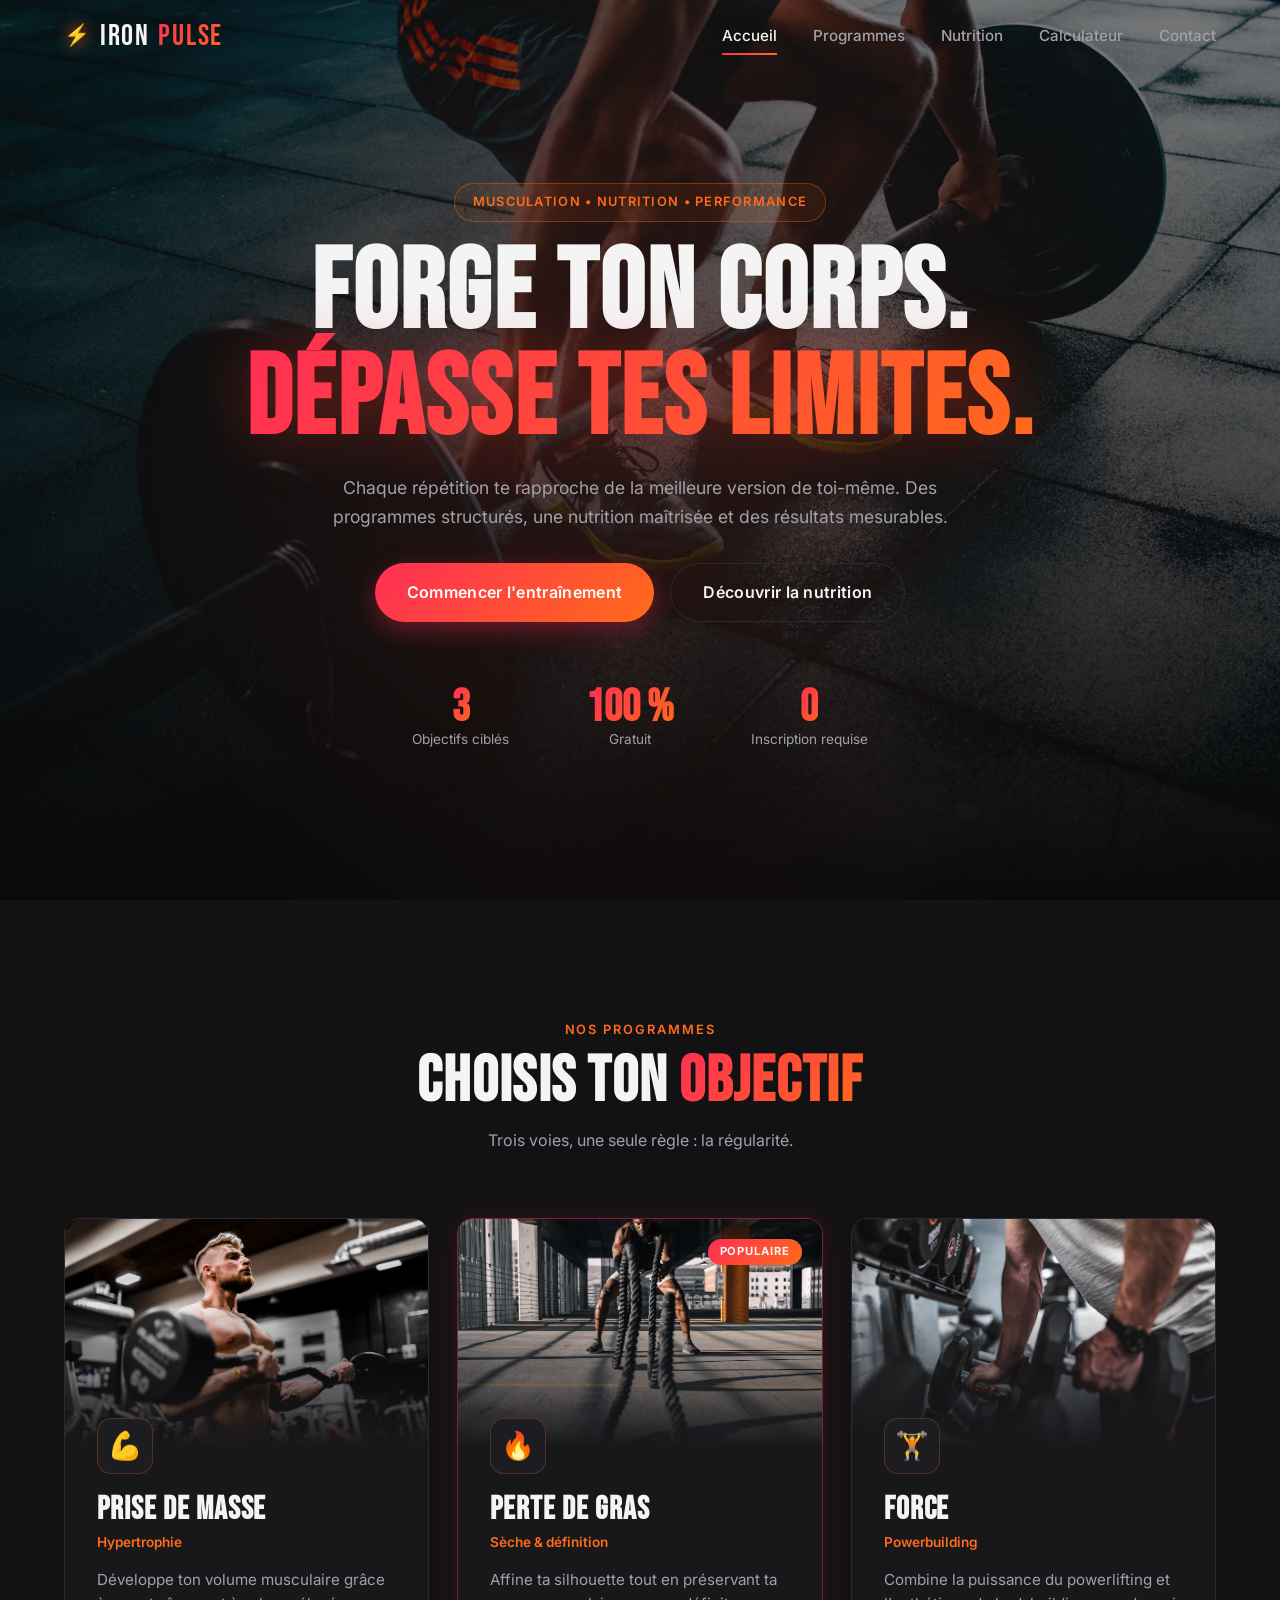
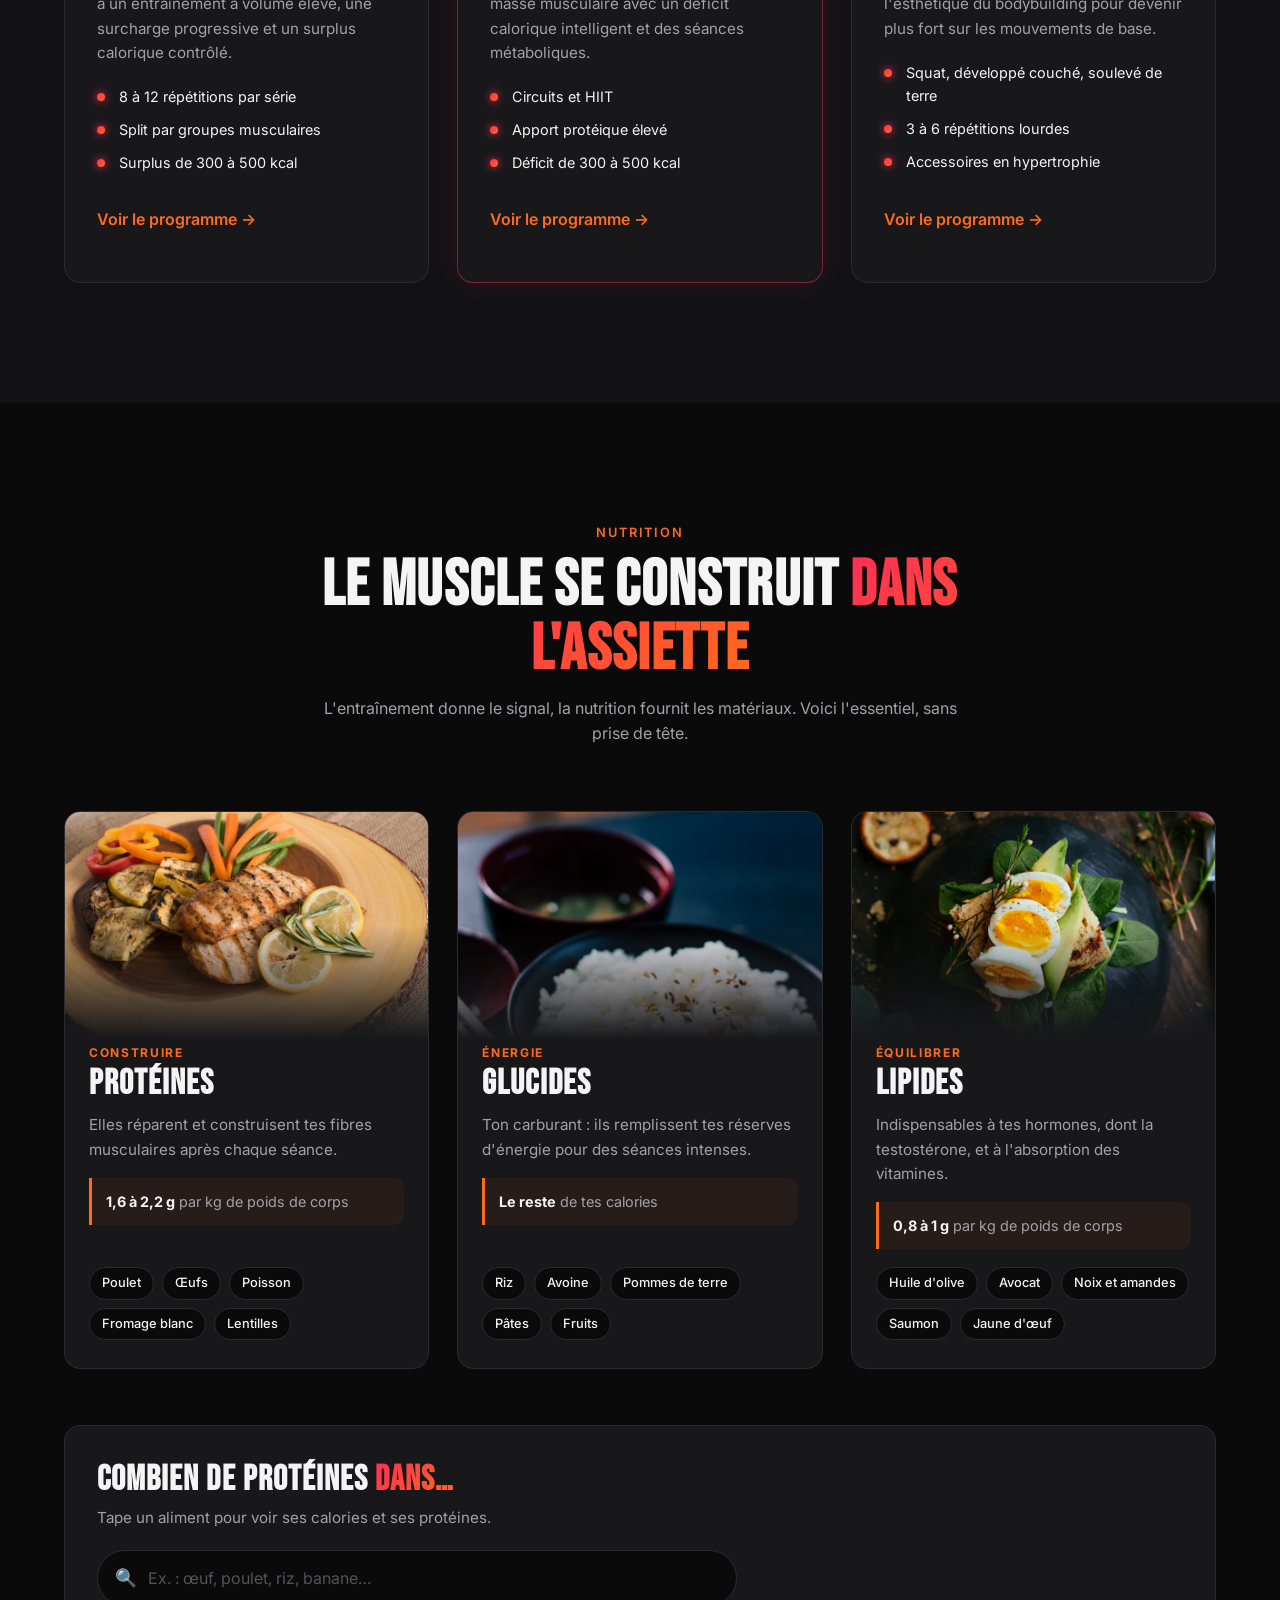
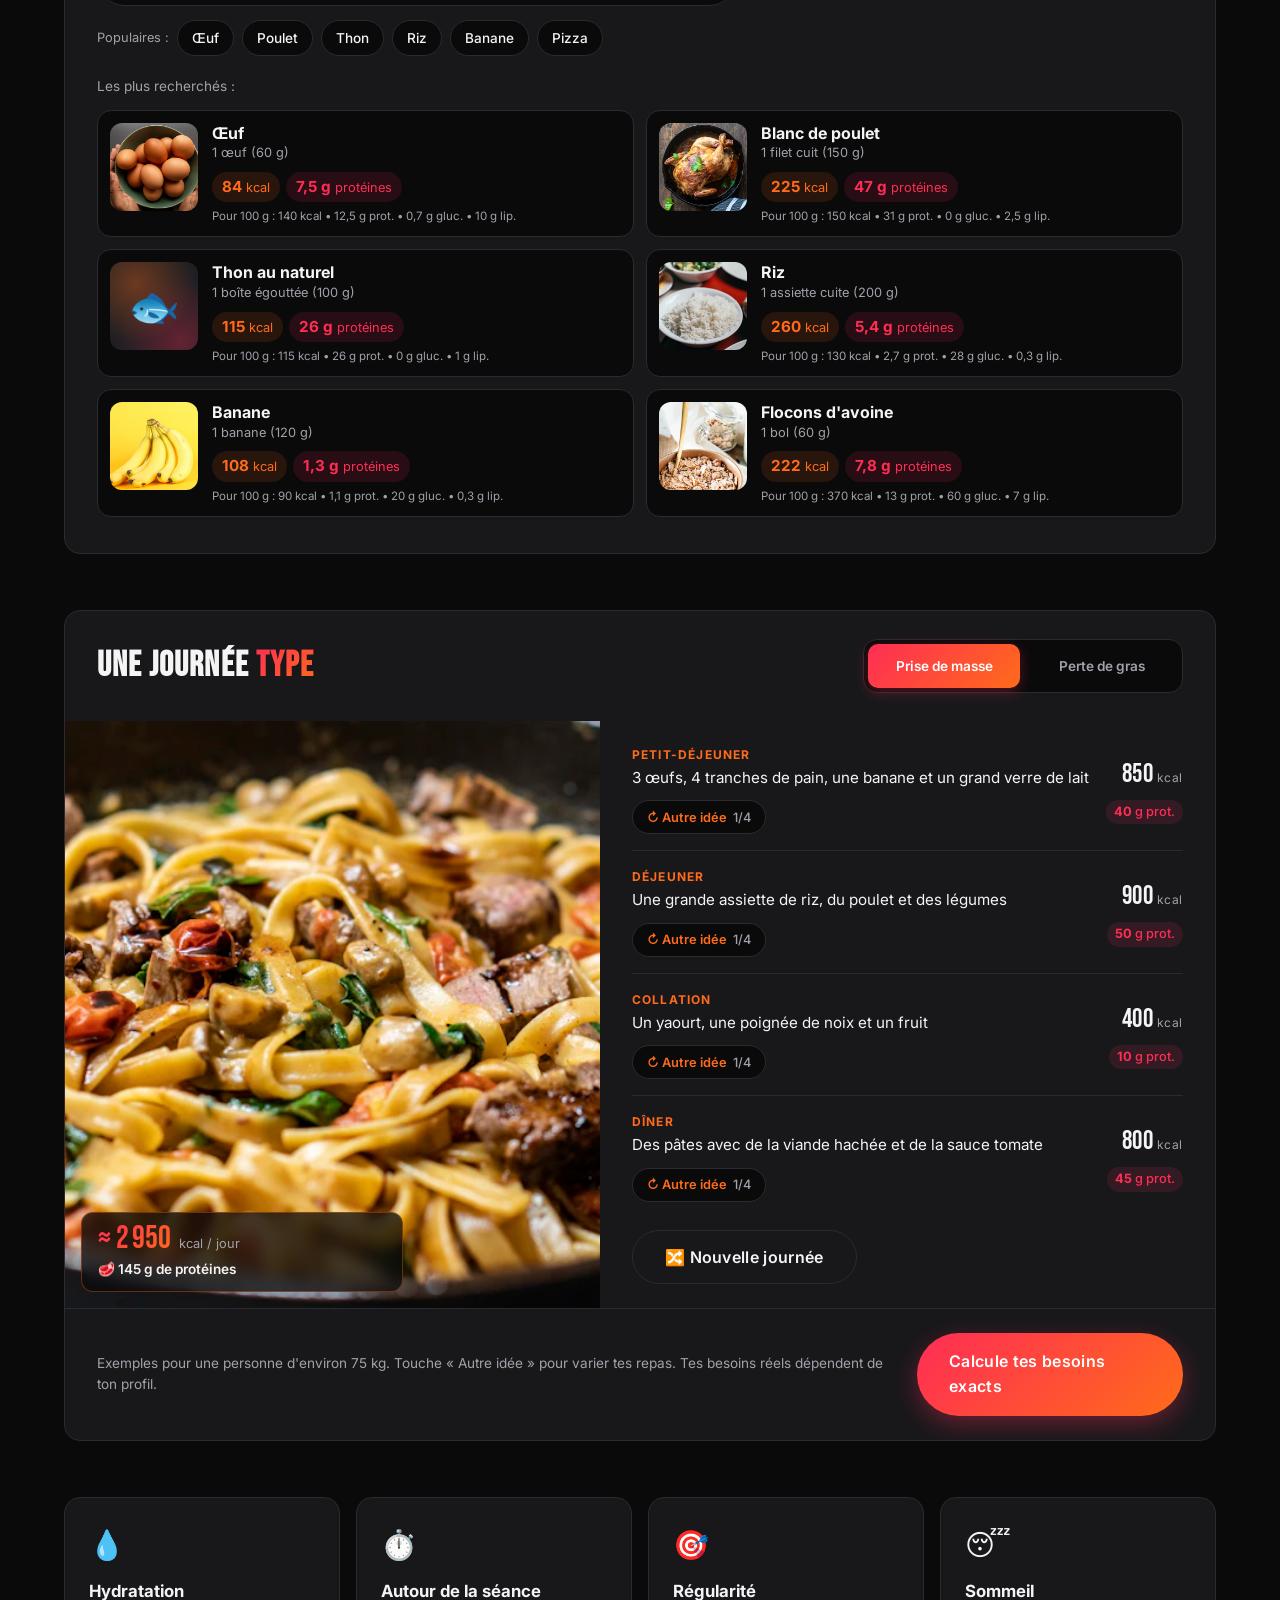
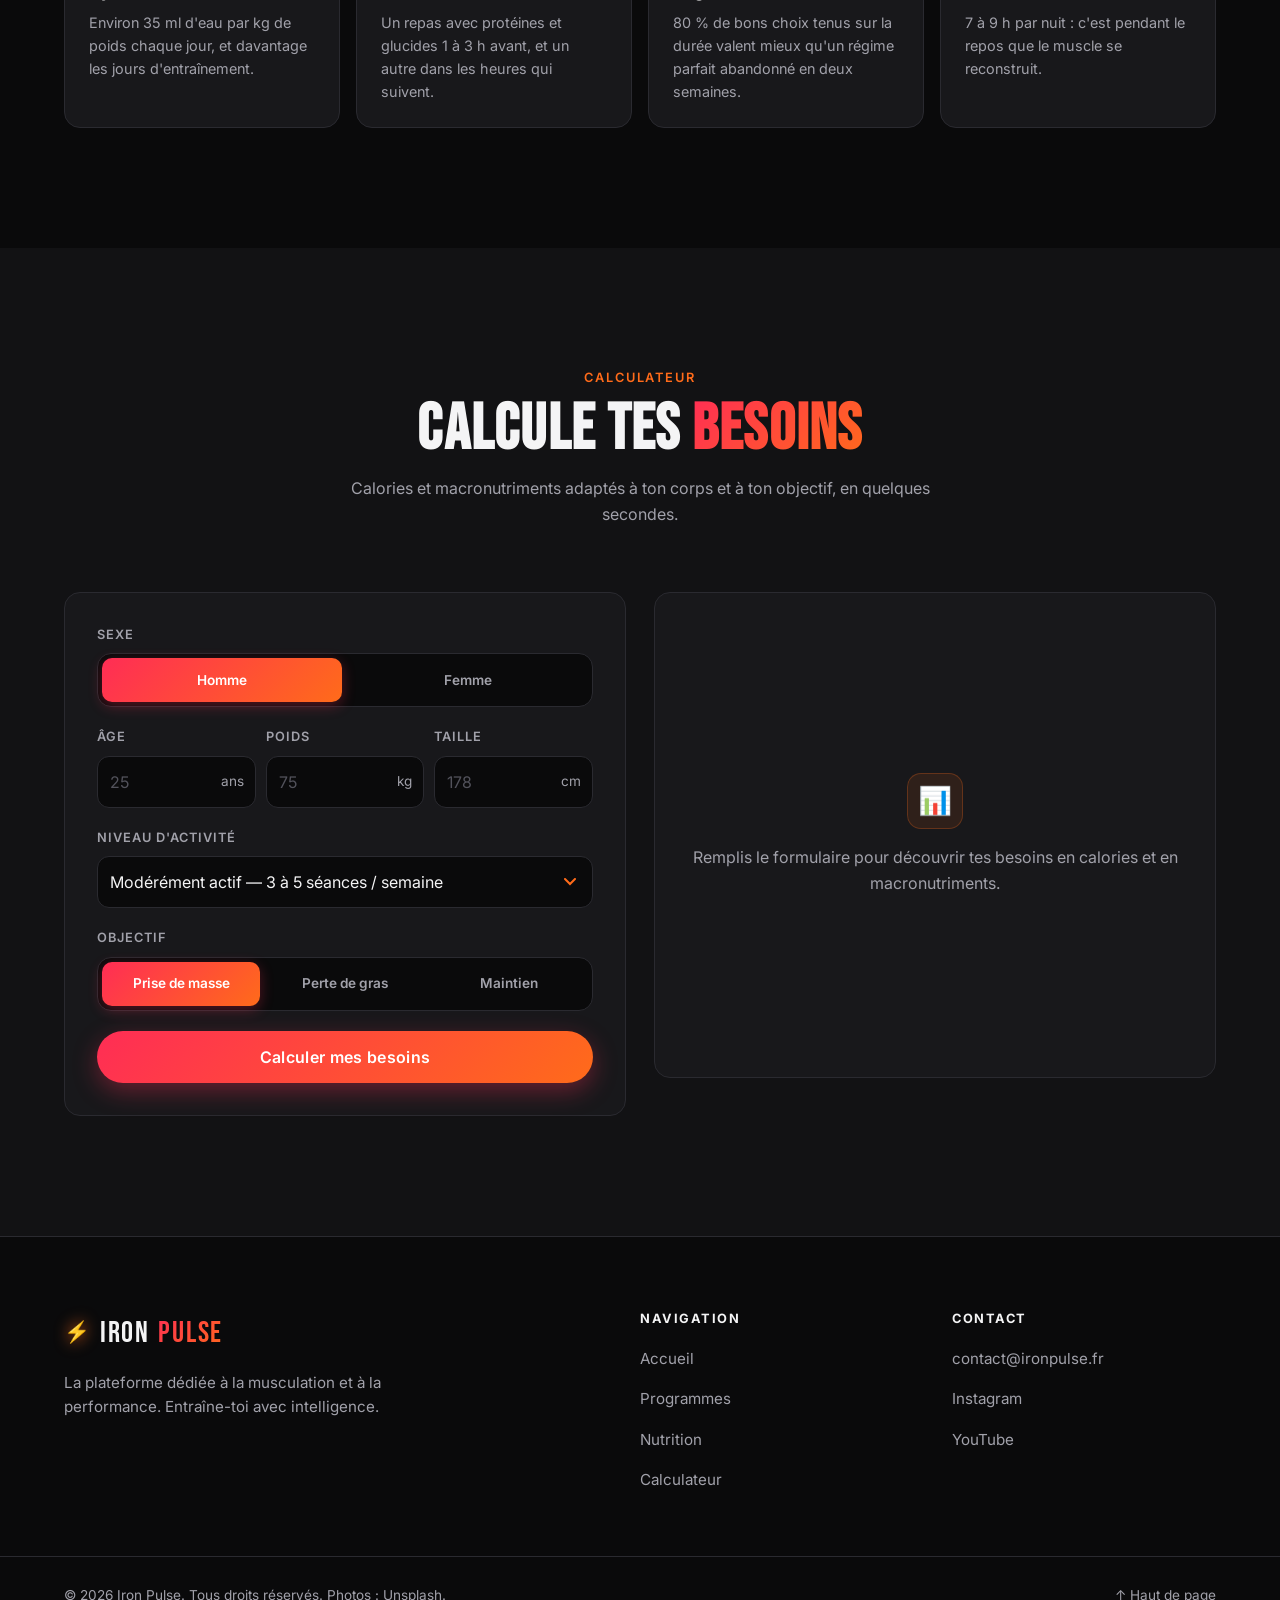
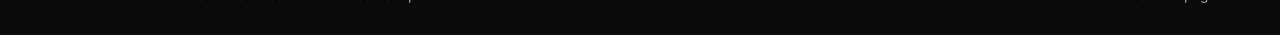
==== commit 84762282: "Ajoute la section Nutrition, les photos, les repas variés et la recherche d'aliments" ====
--- a/public/index.html
+++ b/public/index.html
@@ -42,6 +42,7 @@
     <main>
         <!-- ===== SECTION HÉRO ===== -->
         <section class="hero" id="accueil">
+            <div class="hero__bg" aria-hidden="true"></div>
             <div class="hero__glow"></div>
             <div class="container hero__content">
                 <p class="hero__tag reveal">Musculation • Nutrition • Performance</p>
@@ -59,9 +60,9 @@
                 </div>
 
                 <ul class="hero__stats reveal">
-                    <li><strong data-count="120">0</strong><span>Exercices détaillés</span></li>
-                    <li><strong data-count="12">0</strong><span>Programmes complets</span></li>
-                    <li><strong data-count="100" data-suffix="%">0</strong><span>Motivation</span></li>
+                    <li><strong data-count="3" data-suffix="">0</strong><span>Objectifs ciblés</span></li>
+                    <li><strong data-count="100" data-suffix=" %">0</strong><span>Gratuit</span></li>
+                    <li><strong>0</strong><span>Inscription requise</span></li>
                 </ul>
             </div>
         </section>
@@ -77,6 +78,9 @@
 
                 <div class="cards">
                     <article class="card reveal">
+                        <div class="card__media">
+                            <img src="images/prise-de-masse.webp" alt="Athlète musclé réalisant un curl à la barre en salle de sport" width="800" height="533" loading="lazy">
+                        </div>
                         <div class="card__icon">💪</div>
                         <h3 class="card__title">Prise de masse</h3>
                         <p class="card__label">Hypertrophie</p>
@@ -93,6 +97,9 @@
                     </article>
 
                     <article class="card card--featured reveal">
+                        <div class="card__media">
+                            <img src="images/perte-de-gras.webp" alt="Séance intense aux cordes ondulatoires" width="800" height="533" loading="lazy">
+                        </div>
                         <span class="card__badge">Populaire</span>
                         <div class="card__icon">🔥</div>
                         <h3 class="card__title">Perte de gras</h3>
@@ -110,6 +117,9 @@
                     </article>
 
                     <article class="card reveal">
+                        <div class="card__media">
+                            <img src="images/force.webp" alt="Main saisissant un haltère lourd" width="800" height="533" loading="lazy">
+                        </div>
                         <div class="card__icon">🏋️</div>
                         <h3 class="card__title">Force</h3>
                         <p class="card__label">Powerbuilding</p>
@@ -128,8 +138,158 @@
             </div>
         </section>
 
+        <!-- ===== NUTRITION ===== -->
+        <section class="section" id="nutrition">
+            <div class="container">
+                <header class="section__header reveal">
+                    <p class="section__tag">Nutrition</p>
+                    <h2 class="section__title">Le muscle se construit <span class="text-gradient">dans l'assiette</span></h2>
+                    <p class="section__subtitle">L'entraînement donne le signal, la nutrition fournit les matériaux. Voici l'essentiel, sans prise de tête.</p>
+                </header>
+
+                <div class="foods">
+                    <article class="food reveal">
+                        <div class="food__media">
+                            <img src="images/proteines.webp" alt="Blanc de poulet grillé avec légumes et citron" width="800" height="533" loading="lazy">
+                        </div>
+                        <div class="food__body">
+                            <p class="food__tag">Construire</p>
+                            <h3 class="food__title">Protéines</h3>
+                            <p class="food__text">Elles réparent et construisent tes fibres musculaires après chaque séance.</p>
+                            <p class="food__dose"><strong>1,6 à 2,2 g</strong> par kg de poids de corps</p>
+                            <ul class="chips">
+                                <li>Poulet</li><li>Œufs</li><li>Poisson</li><li>Fromage blanc</li><li>Lentilles</li>
+                            </ul>
+                        </div>
+                    </article>
+
+                    <article class="food reveal">
+                        <div class="food__media">
+                            <img src="images/glucides.webp" alt="Bol de riz blanc fumant" width="800" height="533" loading="lazy">
+                        </div>
+                        <div class="food__body">
+                            <p class="food__tag">Énergie</p>
+                            <h3 class="food__title">Glucides</h3>
+                            <p class="food__text">Ton carburant : ils remplissent tes réserves d'énergie pour des séances intenses.</p>
+                            <p class="food__dose"><strong>Le reste</strong> de tes calories</p>
+                            <ul class="chips">
+                                <li>Riz</li><li>Avoine</li><li>Pommes de terre</li><li>Pâtes</li><li>Fruits</li>
+                            </ul>
+                        </div>
+                    </article>
+
+                    <article class="food reveal">
+                        <div class="food__media">
+                            <img src="images/lipides.webp" alt="Tartine à l'avocat et aux œufs durs" width="800" height="533" loading="lazy">
+                        </div>
+                        <div class="food__body">
+                            <p class="food__tag">Équilibrer</p>
+                            <h3 class="food__title">Lipides</h3>
+                            <p class="food__text">Indispensables à tes hormones, dont la testostérone, et à l'absorption des vitamines.</p>
+                            <p class="food__dose"><strong>0,8 à 1 g</strong> par kg de poids de corps</p>
+                            <ul class="chips">
+                                <li>Huile d'olive</li><li>Avocat</li><li>Noix et amandes</li><li>Saumon</li><li>Jaune d'œuf</li>
+                            </ul>
+                        </div>
+                    </article>
+                </div>
+
+                <div class="search reveal" id="recherche-aliment">
+                    <h3 class="search__title">Combien de protéines <span class="text-gradient">dans…</span></h3>
+                    <p class="search__subtitle">Tape un aliment pour voir ses calories et ses protéines.</p>
+                    <div class="search__field">
+                        <span class="search__icon" aria-hidden="true">🔍</span>
+                        <input type="search" id="aliment-recherche" placeholder="Ex. : œuf, poulet, riz, banane…" autocomplete="off" enterkeyhint="search" aria-label="Rechercher un aliment" aria-controls="aliment-resultats">
+                    </div>
+                    <div class="search__suggest">
+                        <span>Populaires :</span>
+                        <button type="button" class="chip-btn">Œuf</button>
+                        <button type="button" class="chip-btn">Poulet</button>
+                        <button type="button" class="chip-btn">Thon</button>
+                        <button type="button" class="chip-btn">Riz</button>
+                        <button type="button" class="chip-btn">Banane</button>
+                        <button type="button" class="chip-btn">Pizza</button>
+                    </div>
+                    <p class="search__status" id="aliment-statut" aria-live="polite"></p>
+                    <ul class="search__results" id="aliment-resultats"></ul>
+                </div>
+
+                <div class="day reveal">
+                    <div class="day__head">
+                        <h3 class="day__title">Une journée <span class="text-gradient">type</span></h3>
+                        <div class="segmented day__switch">
+                            <input type="radio" name="journee" id="journee-masse" value="masse" checked>
+                            <label for="journee-masse">Prise de masse</label>
+                            <input type="radio" name="journee" id="journee-seche" value="seche">
+                            <label for="journee-seche">Perte de gras</label>
+                        </div>
+                    </div>
+
+                    <div class="day__panel" data-journee="masse">
+                        <div class="day__media">
+                            <img src="images/journee-masse.webp" alt="Poêlée de pâtes au bœuf" width="800" height="533" loading="lazy">
+                            <div class="day__total"><strong>≈ 2 950</strong><span>kcal / jour</span><em class="day__prot"></em></div>
+                        </div>
+                        <div class="day__menu">
+                        <ol class="meals">
+                            <li class="meal"><span class="meal__time">Petit-déjeuner</span><p class="meal__desc">3 œufs, 4 tranches de pain, une banane et un grand verre de lait</p><div class="meal__nums"><span class="meal__kcal">850</span><span class="meal__prot"></span></div></li>
+                            <li class="meal"><span class="meal__time">Déjeuner</span><p class="meal__desc">Une grande assiette de riz, du poulet et des légumes</p><div class="meal__nums"><span class="meal__kcal">900</span><span class="meal__prot"></span></div></li>
+                            <li class="meal"><span class="meal__time">Collation</span><p class="meal__desc">Un yaourt, une poignée de noix et un fruit</p><div class="meal__nums"><span class="meal__kcal">400</span><span class="meal__prot"></span></div></li>
+                            <li class="meal"><span class="meal__time">Dîner</span><p class="meal__desc">Des pâtes avec de la viande hachée et de la sauce tomate</p><div class="meal__nums"><span class="meal__kcal">800</span><span class="meal__prot"></span></div></li>
+                        </ol>
+                        <button type="button" class="btn btn--ghost day__shuffle">🔀 Nouvelle journée</button>
+                        </div>
+                    </div>
+
+                    <div class="day__panel" data-journee="seche" hidden>
+                        <div class="day__media">
+                            <img src="images/journee-seche.webp" alt="Pavé de saumon grillé et légumes" width="800" height="533" loading="lazy">
+                            <div class="day__total"><strong>≈ 2 000</strong><span>kcal / jour</span><em class="day__prot"></em></div>
+                        </div>
+                        <div class="day__menu">
+                        <ol class="meals">
+                            <li class="meal"><span class="meal__time">Petit-déjeuner</span><p class="meal__desc">2 œufs, 2 tranches de pain, un fruit et un verre de lait</p><div class="meal__nums"><span class="meal__kcal">500</span><span class="meal__prot"></span></div></li>
+                            <li class="meal"><span class="meal__time">Déjeuner</span><p class="meal__desc">Une assiette de riz, du poulet et des légumes</p><div class="meal__nums"><span class="meal__kcal">650</span><span class="meal__prot"></span></div></li>
+                            <li class="meal"><span class="meal__time">Collation</span><p class="meal__desc">Un fromage blanc et une pomme</p><div class="meal__nums"><span class="meal__kcal">200</span><span class="meal__prot"></span></div></li>
+                            <li class="meal"><span class="meal__time">Dîner</span><p class="meal__desc">Une bonne portion de poisson, des pommes de terre et de la salade</p><div class="meal__nums"><span class="meal__kcal">650</span><span class="meal__prot"></span></div></li>
+                        </ol>
+                        <button type="button" class="btn btn--ghost day__shuffle">🔀 Nouvelle journée</button>
+                        </div>
+                    </div>
+
+                    <div class="day__foot">
+                        <p class="day__note">Exemples pour une personne d'environ 75 kg. Touche « Autre idée » pour varier tes repas. Tes besoins réels dépendent de ton profil.</p>
+                        <a href="#calculateur" class="btn btn--primary">Calcule tes besoins exacts</a>
+                    </div>
+                </div>
+
+                <ul class="tips">
+                    <li class="tip reveal">
+                        <span class="tip__icon">💧</span>
+                        <h4>Hydratation</h4>
+                        <p>Environ 35 ml d'eau par kg de poids chaque jour, et davantage les jours d'entraînement.</p>
+                    </li>
+                    <li class="tip reveal">
+                        <span class="tip__icon">⏱️</span>
+                        <h4>Autour de la séance</h4>
+                        <p>Un repas avec protéines et glucides 1 à 3 h avant, et un autre dans les heures qui suivent.</p>
+                    </li>
+                    <li class="tip reveal">
+                        <span class="tip__icon">🎯</span>
+                        <h4>Régularité</h4>
+                        <p>80 % de bons choix tenus sur la durée valent mieux qu'un régime parfait abandonné en deux semaines.</p>
+                    </li>
+                    <li class="tip reveal">
+                        <span class="tip__icon">😴</span>
+                        <h4>Sommeil</h4>
+                        <p>7 à 9 h par nuit : c'est pendant le repos que le muscle se reconstruit.</p>
+                    </li>
+                </ul>
+            </div>
+        </section>
+
         <!-- ===== CALCULATEUR ===== -->
-        <section class="section" id="calculateur">
+        <section class="section section--alt" id="calculateur">
             <div class="container">
                 <header class="section__header reveal">
                     <p class="section__tag">Calculateur</p>
@@ -288,12 +448,13 @@
 
         <div class="footer__bottom">
             <div class="container">
-                <p>&copy; <span id="year"></span> Iron Pulse. Tous droits réservés.</p>
+                <p>&copy; <span id="year"></span> Iron Pulse. Tous droits réservés. Photos : <a href="https://unsplash.com" target="_blank" rel="noopener">Unsplash</a>.</p>
                 <a href="#accueil" class="footer__top" aria-label="Retour en haut">↑ Haut de page</a>
             </div>
         </div>
     </footer>
 
+    <script src="aliments.js"></script>
     <script src="script.js"></script>
 </body>
 </html>
--- a/public/style.css
+++ b/public/style.css
@@ -96,10 +96,14 @@
     width: 100%;
     min-height: 52px;
     padding: 14px 28px;
+    border: none;
     border-radius: 999px;
+    background: transparent;
+    font-family: var(--font-body);
     font-weight: 600;
     font-size: 1rem;
     letter-spacing: 0.02em;
+    cursor: pointer;
     transition: transform var(--transition), box-shadow var(--transition), background var(--transition), border-color var(--transition), color var(--transition);
 }
 
@@ -319,6 +323,15 @@
     -webkit-mask-image: radial-gradient(ellipse at center, #000 30%, transparent 75%);
 }
 
+/* Photo de fond, assombrie pour garder le texte lisible */
+.hero__bg {
+    position: absolute;
+    inset: 0;
+    background:
+        linear-gradient(180deg, rgba(10, 10, 11, 0.6) 0%, rgba(10, 10, 11, 0.78) 55%, var(--bg) 100%),
+        url('images/hero.webp') center 35% / cover no-repeat;
+}
+
 .hero__glow {
     position: absolute;
     top: 50%;
@@ -457,10 +470,12 @@
 }
 
 .card {
+    --pad-y: 32px;
+    --pad-x: 24px;
     position: relative;
     display: flex;
     flex-direction: column;
-    padding: 32px 24px;
+    padding: var(--pad-y) var(--pad-x);
     background: var(--surface);
     border: 1px solid var(--border);
     border-radius: var(--radius);
@@ -474,10 +489,40 @@
     position: absolute;
     inset: 0 0 auto 0;
     height: 3px;
+    z-index: 2;
     background: var(--gradient);
     transform: scaleX(0);
     transform-origin: left;
     transition: transform 0.5s ease;
+}
+
+/* Photo pleine largeur en haut de carte, fondue dans le fond */
+.card__media {
+    position: relative;
+    margin: calc(var(--pad-y) * -1) calc(var(--pad-x) * -1) 0;
+    aspect-ratio: 16 / 10;
+    overflow: hidden;
+}
+
+.card__media::after {
+    content: '';
+    position: absolute;
+    inset: 0;
+    background: linear-gradient(180deg, rgba(24, 24, 27, 0) 40%, var(--surface) 100%);
+}
+
+.card__media img {
+    width: 100%;
+    height: 100%;
+    object-fit: cover;
+    transition: transform 0.6s ease;
+}
+
+.card__media ~ .card__icon {
+    position: relative;
+    z-index: 1;
+    margin-top: -28px;
+    background: #1d1d21;
 }
 
 .card--featured {
@@ -628,6 +673,649 @@
 .reveal.visible {
     opacity: 1;
     transform: translateY(0);
+}
+
+.section--alt {
+    background: var(--bg-alt);
+}
+
+/* ==========================================================
+   NUTRITION
+   ========================================================== */
+.foods {
+    display: grid;
+    grid-template-columns: 1fr;
+    gap: 20px;
+    max-width: 520px;
+    margin: 0 auto;
+}
+
+.food {
+    display: flex;
+    flex-direction: column;
+    background: var(--surface);
+    border: 1px solid var(--border);
+    border-radius: var(--radius);
+    overflow: hidden;
+    transition: transform var(--transition), border-color var(--transition), box-shadow var(--transition);
+}
+
+.food__media {
+    position: relative;
+    aspect-ratio: 16 / 10;
+    overflow: hidden;
+}
+
+.food__media::after {
+    content: '';
+    position: absolute;
+    inset: 0;
+    background: linear-gradient(180deg, rgba(24, 24, 27, 0) 50%, var(--surface) 100%);
+}
+
+.food__media img {
+    width: 100%;
+    height: 100%;
+    object-fit: cover;
+    transition: transform 0.6s ease;
+}
+
+.food__body {
+    display: flex;
+    flex-direction: column;
+    flex: 1;
+    padding: 4px 24px 28px;
+}
+
+.food__tag {
+    color: var(--neon-orange);
+    font-size: 0.75rem;
+    font-weight: 700;
+    letter-spacing: 0.14em;
+    text-transform: uppercase;
+}
+
+.food__title {
+    font-family: var(--font-title);
+    font-size: 2.2rem;
+    letter-spacing: 0.03em;
+    line-height: 1;
+    margin: 4px 0 12px;
+}
+
+.food__text {
+    color: var(--text-muted);
+    font-size: 0.95rem;
+    margin-bottom: 16px;
+}
+
+.food__dose {
+    margin-bottom: 18px;
+    padding: 12px 14px;
+    border-left: 3px solid var(--neon-orange);
+    border-radius: 0 10px 10px 0;
+    background: rgba(255, 107, 26, 0.06);
+    font-size: 0.9rem;
+    color: var(--text-muted);
+}
+
+.food__dose strong {
+    color: var(--text);
+}
+
+.chips {
+    display: flex;
+    flex-wrap: wrap;
+    gap: 8px;
+    margin-top: auto;
+}
+
+.chips li {
+    padding: 5px 12px;
+    border: 1px solid var(--border);
+    border-radius: 999px;
+    background: var(--bg);
+    font-size: 0.8rem;
+    font-weight: 500;
+}
+
+/* ---------- Recherche d'aliments ---------- */
+.search {
+    max-width: 520px;
+    margin: 56px auto 0;
+    padding: 24px 20px;
+    background: var(--surface);
+    border: 1px solid var(--border);
+    border-radius: var(--radius);
+}
+
+.search__title {
+    font-family: var(--font-title);
+    font-size: 2.2rem;
+    letter-spacing: 0.03em;
+    line-height: 1;
+}
+
+.search__subtitle {
+    margin: 8px 0 20px;
+    color: var(--text-muted);
+    font-size: 0.95rem;
+}
+
+.search__field {
+    position: relative;
+}
+
+.search__icon {
+    position: absolute;
+    left: 18px;
+    top: 50%;
+    transform: translateY(-50%);
+    font-size: 1.1rem;
+    pointer-events: none;
+}
+
+/* 16px minimum : évite le zoom automatique d'iOS au focus */
+.search__field input {
+    width: 100%;
+    height: 56px;
+    padding: 0 20px 0 50px;
+    background: var(--bg);
+    border: 1px solid var(--border);
+    border-radius: 999px;
+    color: var(--text);
+    font-family: var(--font-body);
+    font-size: 16px;
+    -webkit-appearance: none;
+    appearance: none;
+    transition: border-color var(--transition), box-shadow var(--transition);
+}
+
+.search__field input::placeholder {
+    color: #52525b;
+}
+
+.search__field input:focus {
+    outline: none;
+    border-color: var(--neon-orange);
+    box-shadow: 0 0 0 4px rgba(255, 107, 26, 0.18), 0 0 30px rgba(255, 45, 85, 0.15);
+}
+
+.search__suggest {
+    display: flex;
+    flex-wrap: wrap;
+    align-items: center;
+    gap: 8px;
+    margin-top: 14px;
+}
+
+.search__suggest span {
+    font-size: 0.8rem;
+    color: var(--text-muted);
+}
+
+.chip-btn {
+    min-height: 36px;
+    padding: 6px 14px;
+    border: 1px solid var(--border);
+    border-radius: 999px;
+    background: var(--bg);
+    color: var(--text);
+    font-family: var(--font-body);
+    font-size: 0.85rem;
+    font-weight: 500;
+    cursor: pointer;
+    transition: border-color var(--transition), color var(--transition), transform var(--transition);
+}
+
+.chip-btn:active {
+    transform: scale(0.95);
+}
+
+.search__status {
+    margin-top: 20px;
+    font-size: 0.85rem;
+    color: var(--text-muted);
+}
+
+.search__status:empty {
+    display: none;
+}
+
+.search__results {
+    display: grid;
+    gap: 12px;
+    margin-top: 12px;
+}
+
+.aliment {
+    display: grid;
+    grid-template-columns: 88px 1fr;
+    gap: 14px;
+    padding: 12px;
+    background: var(--bg);
+    border: 1px solid var(--border);
+    border-radius: 14px;
+    animation: calcFadeIn 0.35s ease;
+}
+
+.aliment__media {
+    width: 88px;
+    height: 88px;
+    border-radius: 12px;
+    overflow: hidden;
+}
+
+.aliment__media img {
+    width: 100%;
+    height: 100%;
+    object-fit: cover;
+}
+
+.aliment__emoji {
+    display: grid;
+    place-items: center;
+    width: 100%;
+    height: 100%;
+    font-size: 2.6rem;
+    background:
+        radial-gradient(circle at 30% 25%, rgba(255, 107, 26, 0.35), transparent 65%),
+        radial-gradient(circle at 80% 90%, rgba(255, 45, 85, 0.3), transparent 60%),
+        var(--surface-hover);
+}
+
+.aliment__info {
+    min-width: 0;
+}
+
+.aliment__nom {
+    font-size: 1rem;
+    font-weight: 700;
+    line-height: 1.3;
+}
+
+.aliment__portion {
+    font-size: 0.8rem;
+    color: var(--text-muted);
+}
+
+.aliment__chiffres {
+    display: flex;
+    flex-wrap: wrap;
+    gap: 6px;
+    margin: 8px 0 6px;
+}
+
+.aliment__kcal,
+.aliment__prot {
+    padding: 3px 10px;
+    border-radius: 999px;
+    font-size: 0.8rem;
+    white-space: nowrap;
+}
+
+.aliment__kcal {
+    background: rgba(255, 107, 26, 0.12);
+    color: var(--neon-orange);
+}
+
+.aliment__prot {
+    background: rgba(255, 45, 85, 0.12);
+    color: var(--neon-red);
+}
+
+.aliment__chiffres strong {
+    font-size: 0.95rem;
+}
+
+.aliment__cent {
+    font-size: 0.72rem;
+    line-height: 1.4;
+    color: var(--text-muted);
+}
+
+/* ---------- Journée type ---------- */
+.day {
+    max-width: 520px;
+    margin: 56px auto 0;
+    background: var(--surface);
+    border: 1px solid var(--border);
+    border-radius: var(--radius);
+    overflow: hidden;
+}
+
+.day__head {
+    display: flex;
+    flex-direction: column;
+    gap: 16px;
+    padding: 24px 20px;
+}
+
+.day__title {
+    font-family: var(--font-title);
+    font-size: 2.2rem;
+    letter-spacing: 0.03em;
+    line-height: 1;
+}
+
+.day__panel {
+    display: grid;
+    grid-template-columns: 1fr;
+    animation: calcFadeIn 0.4s ease;
+}
+
+.day__media {
+    position: relative;
+    aspect-ratio: 16 / 10;
+    overflow: hidden;
+}
+
+.day__media img {
+    position: absolute;
+    inset: 0;
+    width: 100%;
+    height: 100%;
+    object-fit: cover;
+}
+
+.day__total {
+    position: absolute;
+    left: 16px;
+    bottom: 16px;
+    display: flex;
+    align-items: baseline;
+    gap: 8px;
+    padding: 10px 16px;
+    border: 1px solid rgba(255, 107, 26, 0.35);
+    border-radius: 12px;
+    background: rgba(10, 10, 11, 0.75);
+    backdrop-filter: blur(8px);
+    -webkit-backdrop-filter: blur(8px);
+}
+
+.day__total strong {
+    font-family: var(--font-title);
+    font-size: 2rem;
+    font-weight: 400;
+    line-height: 1;
+    background: var(--gradient);
+    -webkit-background-clip: text;
+    background-clip: text;
+    color: transparent;
+}
+
+.day__total span {
+    font-size: 0.8rem;
+    color: var(--text-muted);
+}
+
+.day__total {
+    flex-wrap: wrap;
+    row-gap: 4px;
+}
+
+.day__prot {
+    flex-basis: 100%;
+    font-style: normal;
+    font-size: 0.85rem;
+    font-weight: 600;
+}
+
+.meals {
+    list-style: none;
+    padding: 4px 20px;
+}
+
+.meal {
+    display: grid;
+    grid-template-columns: 1fr auto;
+    gap: 2px 16px;
+    padding: 16px 0;
+    border-bottom: 1px solid var(--border);
+}
+
+.meal:last-child {
+    border-bottom: none;
+}
+
+.meal__time {
+    color: var(--neon-orange);
+    font-size: 0.75rem;
+    font-weight: 700;
+    letter-spacing: 0.1em;
+    text-transform: uppercase;
+}
+
+.meal__desc {
+    grid-column: 1;
+    font-size: 0.95rem;
+}
+
+.meal__desc.swapped {
+    animation: mealSwap 0.35s ease;
+}
+
+@keyframes mealSwap {
+    from { opacity: 0; transform: translateX(10px); }
+    to   { opacity: 1; transform: translateX(0); }
+}
+
+.meal__swap {
+    grid-column: 1;
+    justify-self: start;
+    display: inline-flex;
+    align-items: center;
+    gap: 6px;
+    min-height: 34px;
+    margin-top: 8px;
+    padding: 4px 14px;
+    border: 1px solid var(--border);
+    border-radius: 999px;
+    background: var(--bg);
+    color: var(--neon-orange);
+    font-family: var(--font-body);
+    font-size: 0.8rem;
+    font-weight: 600;
+    cursor: pointer;
+    transition: border-color var(--transition), transform var(--transition);
+}
+
+.meal__swap:active {
+    transform: scale(0.95);
+}
+
+.meal__swap span {
+    color: var(--text-muted);
+    font-weight: 500;
+}
+
+.meal__nums {
+    grid-column: 2;
+    grid-row: 1 / span 3;
+    align-self: center;
+    display: flex;
+    flex-direction: column;
+    align-items: flex-end;
+    gap: 4px;
+}
+
+.meal__prot {
+    padding: 2px 8px;
+    border-radius: 999px;
+    background: rgba(255, 45, 85, 0.12);
+    color: var(--neon-red);
+    font-size: 0.8rem;
+    font-weight: 700;
+    white-space: nowrap;
+}
+
+.meal__prot::after {
+    content: ' g prot.';
+    font-weight: 500;
+}
+
+.meal__kcal {
+    font-family: var(--font-title);
+    font-size: 1.6rem;
+    letter-spacing: 0.02em;
+}
+
+.meal__kcal::after {
+    content: ' kcal';
+    font-family: var(--font-body);
+    font-size: 0.75rem;
+    color: var(--text-muted);
+}
+
+.day__menu {
+    display: flex;
+    flex-direction: column;
+}
+
+.day__shuffle {
+    width: auto;
+    margin: 4px 20px 20px;
+}
+
+.day__foot {
+    display: flex;
+    flex-direction: column;
+    gap: 16px;
+    padding: 20px;
+    border-top: 1px solid var(--border);
+}
+
+.day__note {
+    font-size: 0.85rem;
+    color: var(--text-muted);
+}
+
+/* ---------- Conseils ---------- */
+.tips {
+    display: grid;
+    grid-template-columns: 1fr;
+    gap: 16px;
+    max-width: 520px;
+    margin: 56px auto 0;
+}
+
+.tip {
+    padding: 24px;
+    background: var(--surface);
+    border: 1px solid var(--border);
+    border-radius: var(--radius);
+}
+
+.tip__icon {
+    display: block;
+    font-size: 1.8rem;
+    margin-bottom: 10px;
+}
+
+.tip h4 {
+    font-size: 1.05rem;
+    margin-bottom: 6px;
+}
+
+.tip p {
+    color: var(--text-muted);
+    font-size: 0.9rem;
+}
+
+@media (hover: hover) {
+    .food:hover {
+        transform: translateY(-6px);
+        border-color: rgba(255, 107, 26, 0.4);
+        box-shadow: 0 20px 40px rgba(0, 0, 0, 0.5), 0 0 30px rgba(255, 60, 40, 0.12);
+    }
+
+    .meal__swap:hover,
+    .chip-btn:hover {
+        border-color: var(--neon-orange);
+    }
+
+    .chip-btn:hover {
+        color: var(--neon-orange);
+    }
+
+    .food:hover .food__media img,
+    .card:hover .card__media img {
+        transform: scale(1.06);
+    }
+}
+
+@media (min-width: 600px) {
+    .day__head {
+        flex-direction: row;
+        align-items: center;
+        justify-content: space-between;
+        padding: 28px 32px;
+    }
+
+    .day__switch {
+        width: 320px;
+    }
+
+    .meals {
+        padding: 8px 32px;
+    }
+
+    .day__shuffle {
+        align-self: flex-start;
+        margin: 4px 32px 24px;
+    }
+
+    .day__foot {
+        flex-direction: row;
+        align-items: center;
+        justify-content: space-between;
+        padding: 24px 32px;
+    }
+
+    .tips {
+        grid-template-columns: repeat(2, 1fr);
+        max-width: none;
+    }
+}
+
+@media (min-width: 769px) {
+    .day,
+    .search {
+        max-width: none;
+    }
+
+    .search {
+        padding: 36px 32px;
+    }
+
+    .search__field {
+        max-width: 640px;
+    }
+
+    .search__results {
+        grid-template-columns: repeat(2, 1fr);
+    }
+
+    .day__panel {
+        grid-template-columns: 1fr 1.15fr;
+    }
+
+    .day__media {
+        aspect-ratio: auto;
+        min-height: 100%;
+    }
+}
+
+@media (min-width: 961px) {
+    .foods {
+        grid-template-columns: repeat(3, 1fr);
+        gap: 28px;
+        max-width: none;
+    }
+
+    .tips {
+        grid-template-columns: repeat(4, 1fr);
+    }
 }
 
 /* ==========================================================
@@ -1099,7 +1787,8 @@
     }
 
     .card {
-        padding: 40px 32px;
+        --pad-y: 40px;
+        --pad-x: 32px;
     }
 
     .footer__inner {
@@ -1176,6 +1865,12 @@
         background-size: 60px 60px;
     }
 
+    .hero__bg {
+        background:
+            linear-gradient(180deg, rgba(10, 10, 11, 0.55) 0%, rgba(10, 10, 11, 0.75) 60%, var(--bg) 100%),
+            url('images/hero-large.webp') center 40% / cover no-repeat;
+    }
+
     .hero__glow {
         width: 600px;
         height: 600px;
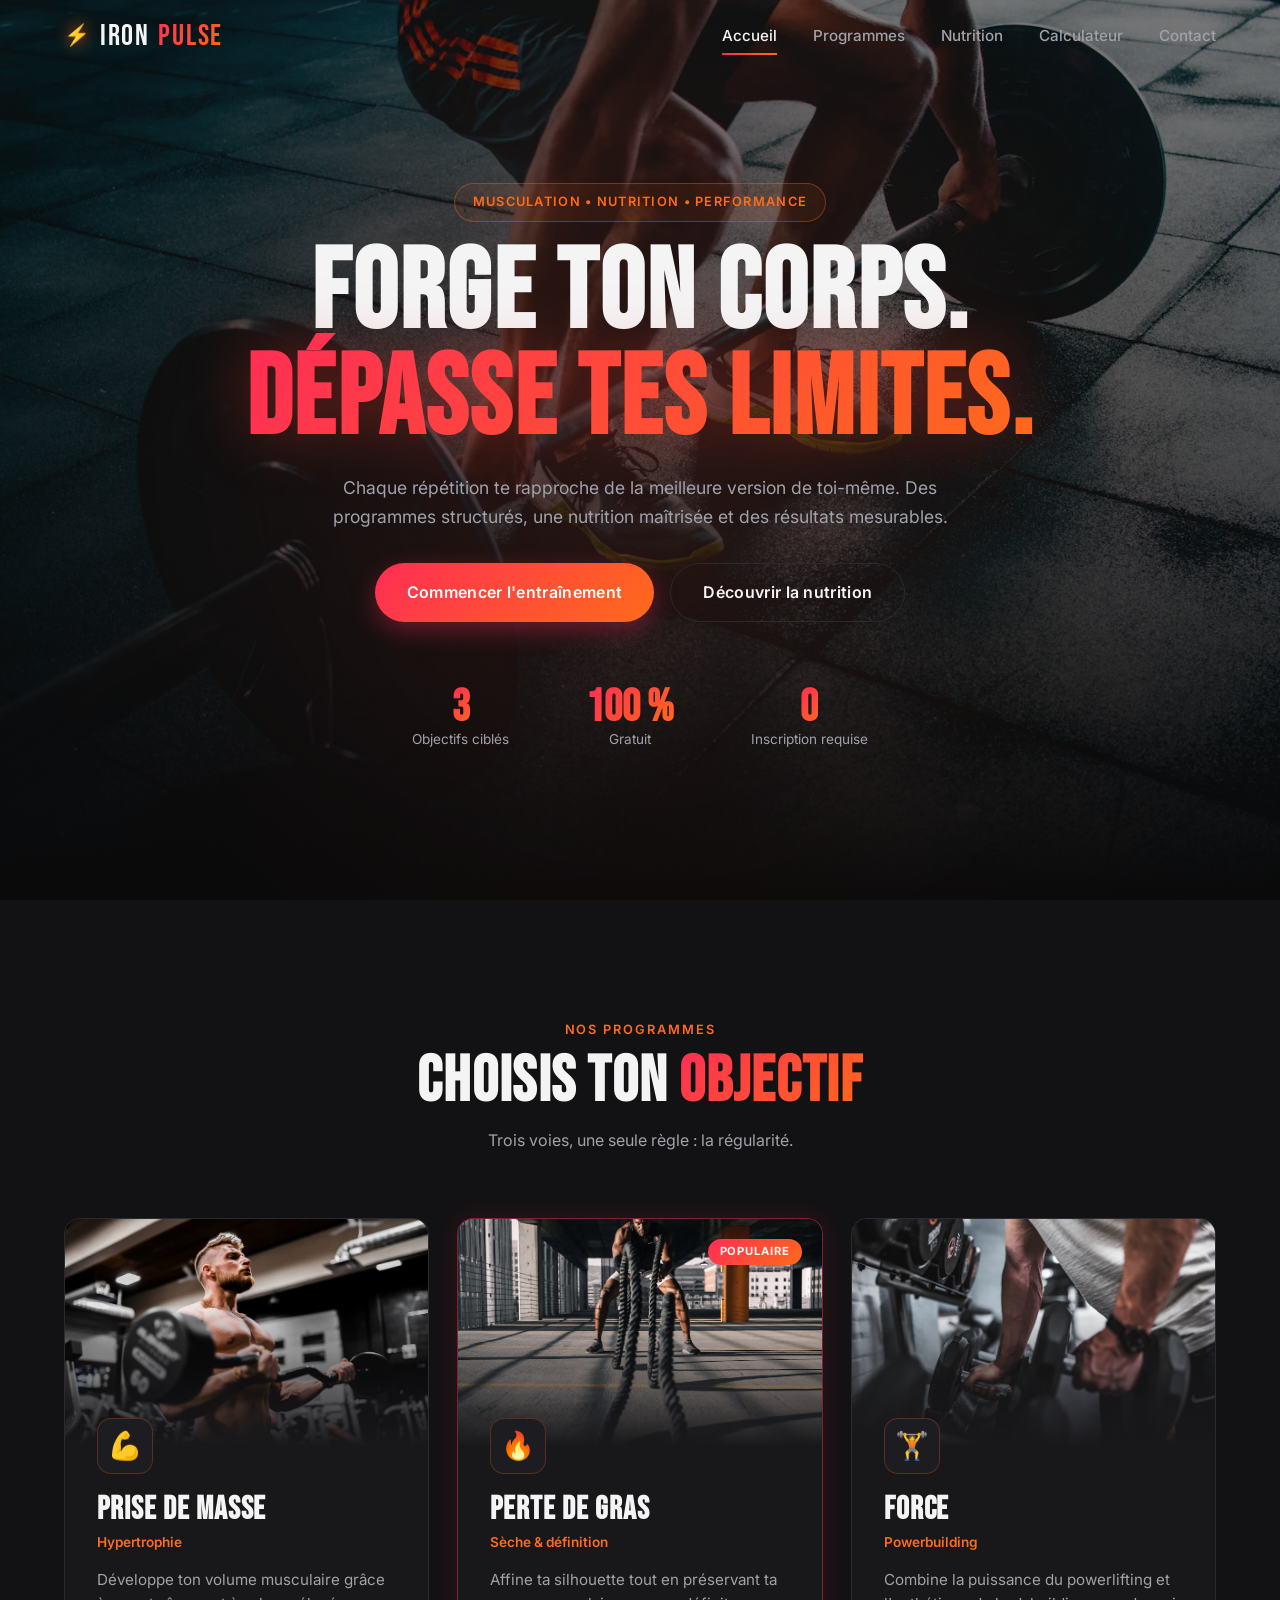
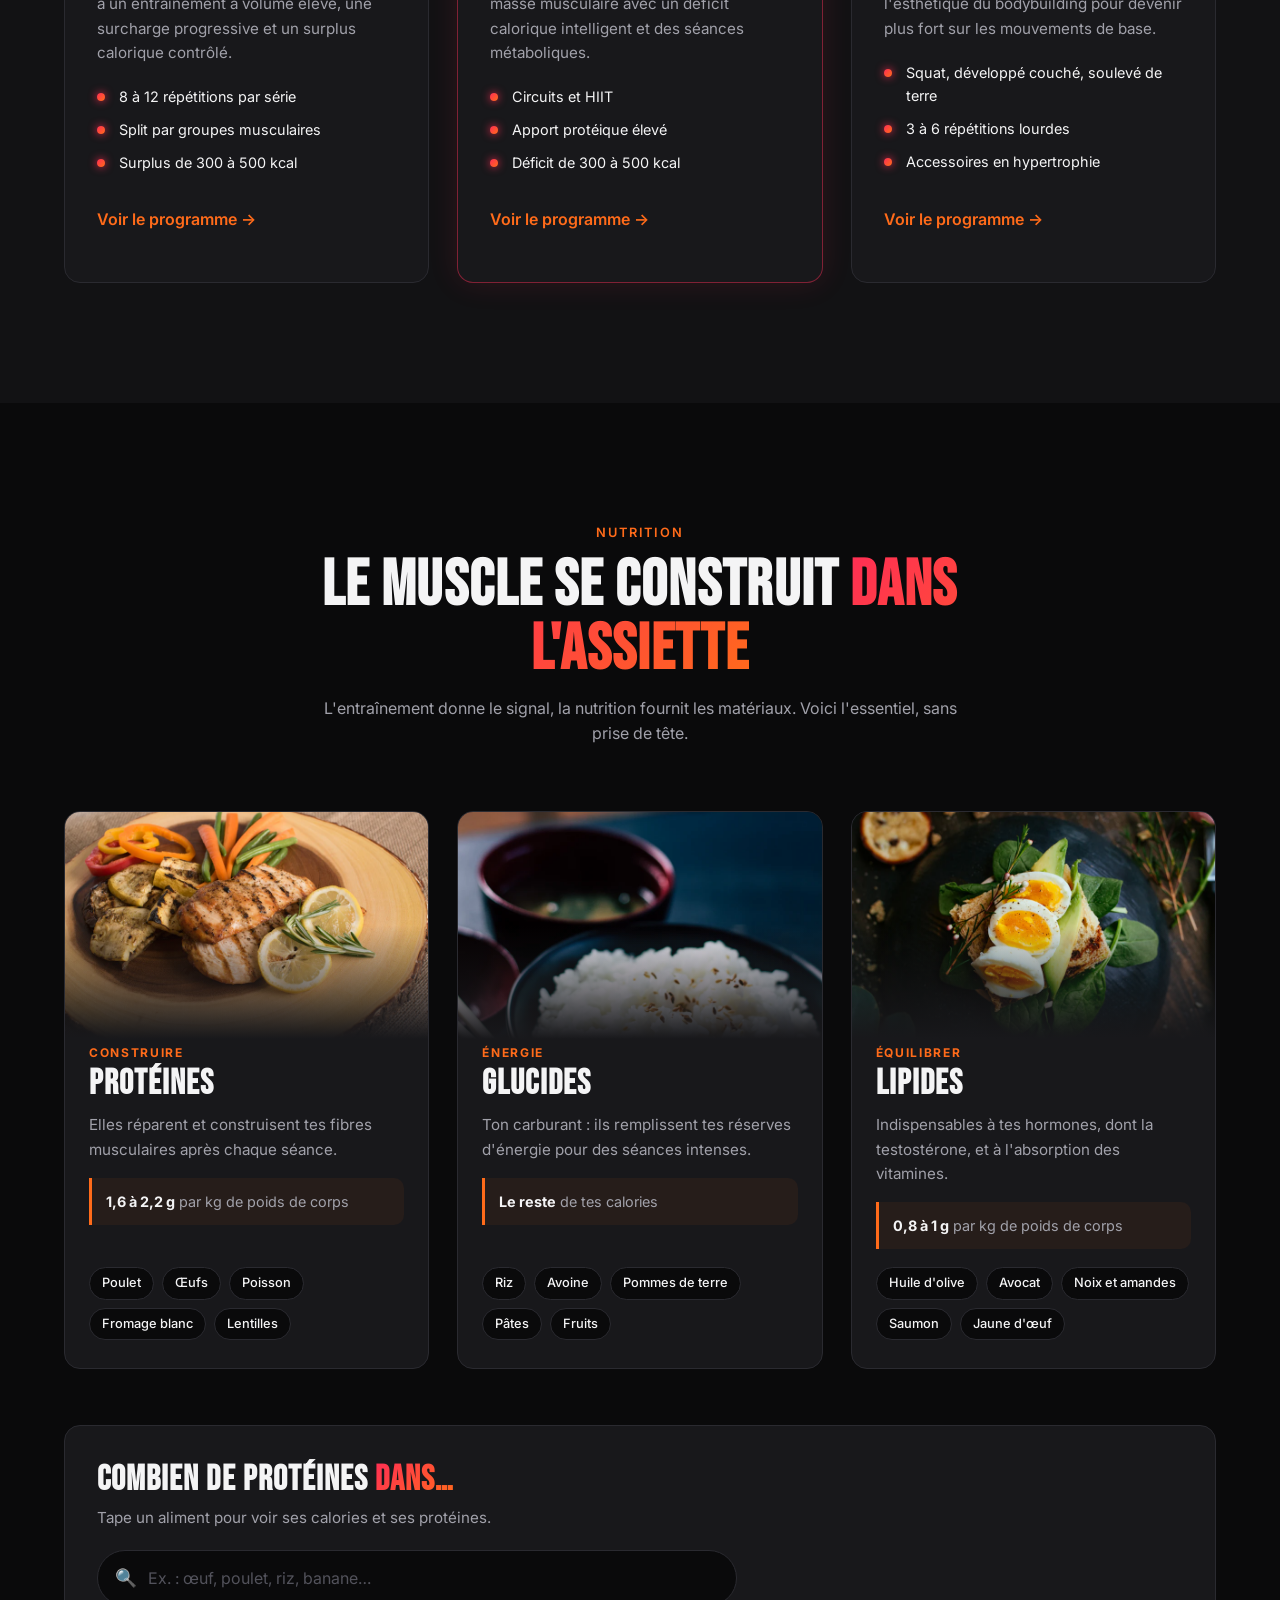
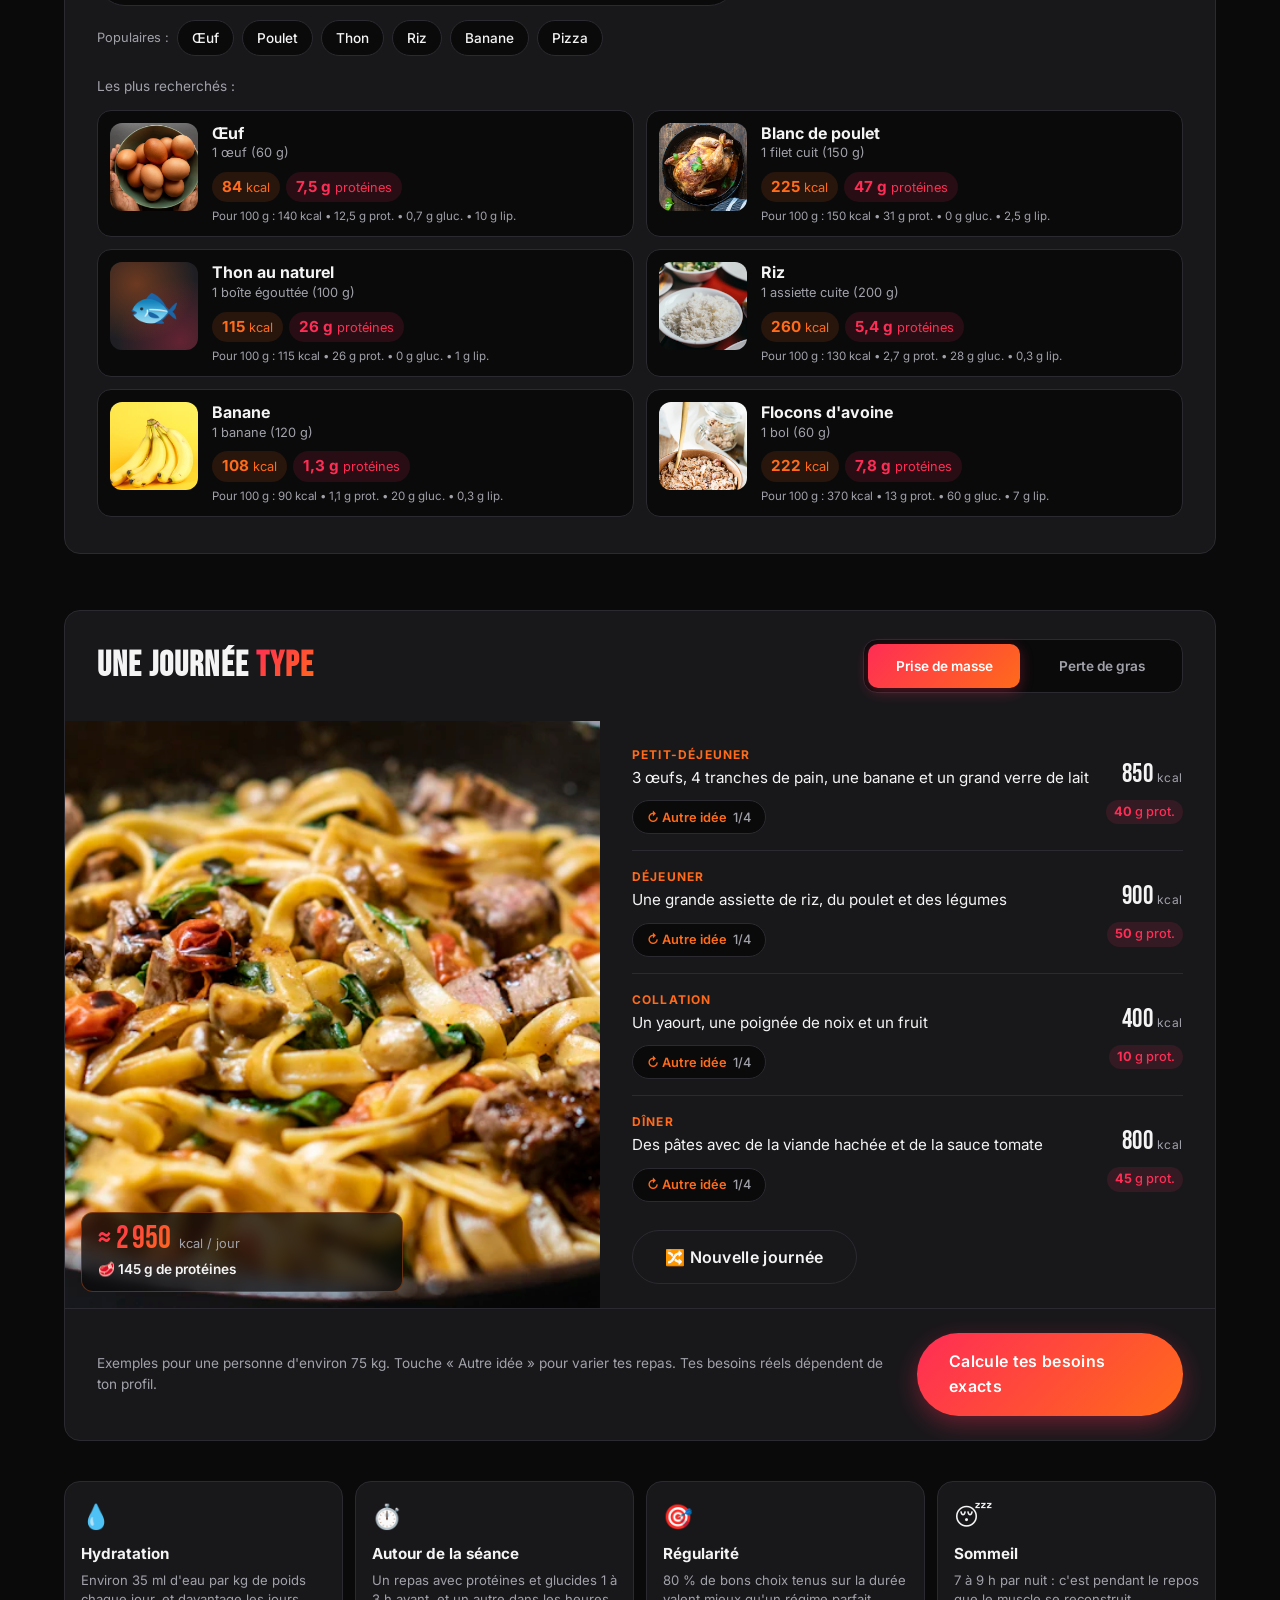
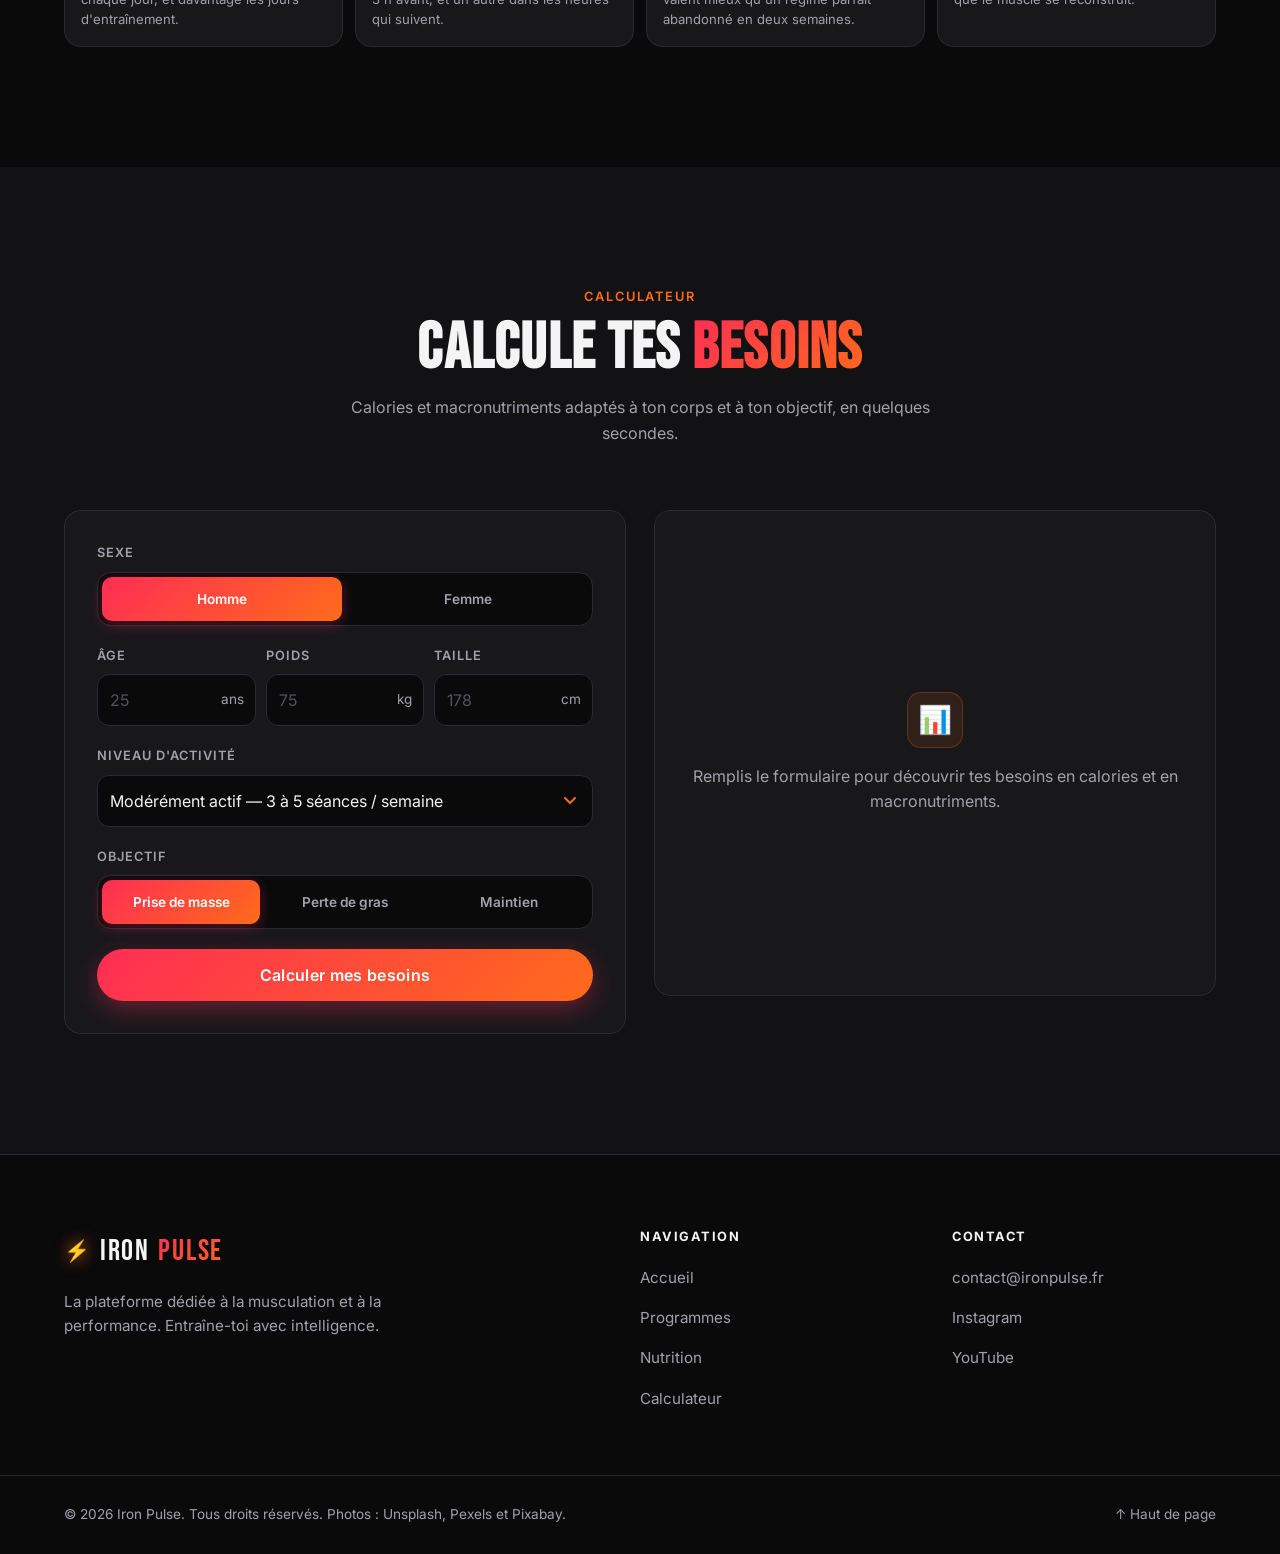
==== commit e0627442: "Pages programmes (2 à 5 séances, minuteur, choix des exercices, carnet), photos d'exercices et range" ====
--- a/public/index.html
+++ b/public/index.html
@@ -76,7 +76,7 @@
                     <p class="section__subtitle">Trois voies, une seule règle : la régularité.</p>
                 </header>
 
-                <div class="cards">
+                <div class="cards carousel" data-carousel>
                     <article class="card reveal">
                         <div class="card__media">
                             <img src="images/prise-de-masse.webp" alt="Athlète musclé réalisant un curl à la barre en salle de sport" width="800" height="533" loading="lazy">
@@ -93,7 +93,7 @@
                             <li>Split par groupes musculaires</li>
                             <li>Surplus de 300 à 500 kcal</li>
                         </ul>
-                        <a href="#" class="card__link">Voir le programme →</a>
+                        <a href="programme.html?objectif=masse" class="card__link">Voir le programme →</a>
                     </article>
 
                     <article class="card card--featured reveal">
@@ -113,7 +113,7 @@
                             <li>Apport protéique élevé</li>
                             <li>Déficit de 300 à 500 kcal</li>
                         </ul>
-                        <a href="#" class="card__link">Voir le programme →</a>
+                        <a href="programme.html?objectif=seche" class="card__link">Voir le programme →</a>
                     </article>
 
                     <article class="card reveal">
@@ -132,7 +132,7 @@
                             <li>3 à 6 répétitions lourdes</li>
                             <li>Accessoires en hypertrophie</li>
                         </ul>
-                        <a href="#" class="card__link">Voir le programme →</a>
+                        <a href="programme.html?objectif=force" class="card__link">Voir le programme →</a>
                     </article>
                 </div>
             </div>
@@ -147,7 +147,7 @@
                     <p class="section__subtitle">L'entraînement donne le signal, la nutrition fournit les matériaux. Voici l'essentiel, sans prise de tête.</p>
                 </header>
 
-                <div class="foods">
+                <div class="foods carousel" data-carousel>
                     <article class="food reveal">
                         <div class="food__media">
                             <img src="images/proteines.webp" alt="Blanc de poulet grillé avec légumes et citron" width="800" height="533" loading="lazy">
@@ -415,6 +415,30 @@
         </section>
     </main>
 
+    <!-- ===== BARRE D'ACCÈS RAPIDE (mobile) ===== -->
+    <nav class="tabbar" aria-label="Accès rapide">
+        <a href="#accueil" class="tabbar__link" data-cible="accueil">
+            <svg viewBox="0 0 24 24" aria-hidden="true"><path d="M3 10.5 12 3l9 7.5"/><path d="M5 9.5V21h14V9.5"/><path d="M10 21v-6h4v6"/></svg>
+            <span>Accueil</span>
+        </a>
+        <a href="#programmes" class="tabbar__link" data-cible="programmes">
+            <svg viewBox="0 0 24 24" aria-hidden="true"><path d="M6.5 7v10M3.5 9.5v5M17.5 7v10M20.5 9.5v5M6.5 12h11"/></svg>
+            <span>Programmes</span>
+        </a>
+        <a href="#nutrition" class="tabbar__link" data-cible="nutrition">
+            <svg viewBox="0 0 24 24" aria-hidden="true"><path d="M12 7.5c-3-2-8-1-8 4.5 0 5 3 9 5.5 9 1.2 0 1.6-.6 2.5-.6s1.3.6 2.5.6c2.5 0 5.5-4 5.5-9 0-5.5-5-6.5-8-4.5z"/><path d="M12 7.5c0-2 1-4 3-4.5"/></svg>
+            <span>Nutrition</span>
+        </a>
+        <a href="#recherche-aliment" class="tabbar__link" data-cible="recherche-aliment">
+            <svg viewBox="0 0 24 24" aria-hidden="true"><circle cx="11" cy="11" r="7"/><path d="m20 20-3.5-3.5"/></svg>
+            <span>Aliments</span>
+        </a>
+        <a href="#calculateur" class="tabbar__link" data-cible="calculateur">
+            <svg viewBox="0 0 24 24" aria-hidden="true"><rect x="5" y="3" width="14" height="18" rx="2"/><path d="M8.5 7h7M9 11h.01M12 11h.01M15 11h.01M9 14.5h.01M12 14.5h.01M15 14.5h.01M9 18h.01M12 18h.01M15 18h.01"/></svg>
+            <span>Calcul</span>
+        </a>
+    </nav>
+
     <!-- ===== PIED DE PAGE ===== -->
     <footer class="footer" id="contact">
         <div class="container footer__inner">
@@ -448,7 +472,7 @@
 
         <div class="footer__bottom">
             <div class="container">
-                <p>&copy; <span id="year"></span> Iron Pulse. Tous droits réservés. Photos : <a href="https://unsplash.com" target="_blank" rel="noopener">Unsplash</a>.</p>
+                <p>&copy; <span id="year"></span> Iron Pulse. Tous droits réservés. Photos : <a href="https://unsplash.com" target="_blank" rel="noopener">Unsplash</a>, <a href="https://www.pexels.com" target="_blank" rel="noopener">Pexels</a> et <a href="https://pixabay.com" target="_blank" rel="noopener">Pixabay</a>.</p>
                 <a href="#accueil" class="footer__top" aria-label="Retour en haut">↑ Haut de page</a>
             </div>
         </div>
--- a/public/style.css
+++ b/public/style.css
@@ -618,9 +618,13 @@
 
 .footer__inner {
     display: grid;
-    grid-template-columns: 1fr;
-    gap: 36px;
+    grid-template-columns: 1fr 1fr;
+    gap: 32px 24px;
     padding-bottom: 40px;
+}
+
+.footer__brand {
+    grid-column: 1 / -1;
 }
 
 .footer__brand p {
@@ -661,6 +665,60 @@
 
 .footer__top {
     padding: 8px 0;
+}
+
+/* ---------- Barre d'accès rapide (mobile) ---------- */
+body {
+    padding-bottom: calc(64px + env(safe-area-inset-bottom));
+}
+
+.tabbar {
+    position: fixed;
+    left: 0;
+    right: 0;
+    bottom: 0;
+    z-index: 90;
+    display: grid;
+    grid-template-columns: repeat(5, 1fr);
+    padding: 6px 4px calc(6px + env(safe-area-inset-bottom));
+    background: rgba(10, 10, 11, 0.92);
+    backdrop-filter: blur(14px);
+    -webkit-backdrop-filter: blur(14px);
+    border-top: 1px solid var(--border);
+}
+
+.tabbar__link {
+    display: flex;
+    flex-direction: column;
+    align-items: center;
+    justify-content: center;
+    gap: 3px;
+    min-height: 52px;
+    padding: 4px 2px;
+    color: var(--text-muted);
+    font-size: 0.66rem;
+    font-weight: 600;
+    transition: color var(--transition);
+}
+
+.tabbar__link svg {
+    width: 22px;
+    height: 22px;
+    fill: none;
+    stroke: currentColor;
+    stroke-width: 2;
+    stroke-linecap: round;
+    stroke-linejoin: round;
+    transition: filter var(--transition), transform var(--transition);
+}
+
+.tabbar__link.active {
+    color: var(--neon-orange);
+}
+
+.tabbar__link.active svg {
+    transform: translateY(-1px);
+    filter: drop-shadow(0 0 6px rgba(255, 107, 26, 0.7));
 }
 
 /* ---------- Animations d'apparition ---------- */
@@ -888,6 +946,11 @@
     margin-top: 12px;
 }
 
+/* Sans recherche, le téléphone n'affiche que 3 aliments populaires */
+.search__results:not(.has-query) > .aliment:nth-child(n+4) {
+    display: none;
+}
+
 .aliment {
     display: grid;
     grid-template-columns: 88px 1fr;
@@ -972,6 +1035,78 @@
     font-size: 0.72rem;
     line-height: 1.4;
     color: var(--text-muted);
+}
+
+/* ---------- Carrousels à faire glisser (mobile et tablette) ---------- */
+.carousel {
+    position: relative;
+    display: flex;
+    gap: 16px;
+    max-width: none;
+    margin: 0 calc(var(--gutter) * -1);
+    padding: 4px var(--gutter) 8px;
+    overflow-x: auto;
+    scroll-snap-type: x mandatory;
+    scroll-padding: 0 var(--gutter);
+    scrollbar-width: none;
+    -webkit-overflow-scrolling: touch;
+}
+
+.carousel::-webkit-scrollbar {
+    display: none;
+}
+
+.carousel > * {
+    flex: 0 0 min(84%, 400px);
+    scroll-snap-align: center;
+}
+
+/* Les cartes hors écran à droite doivent rester visibles pendant le glissement */
+.carousel > .reveal {
+    opacity: 1;
+    transform: none;
+}
+
+.carousel-dots {
+    display: flex;
+    justify-content: center;
+    gap: 8px;
+    margin-top: 16px;
+}
+
+.carousel-dots button {
+    width: 8px;
+    height: 8px;
+    padding: 0;
+    border: none;
+    border-radius: 999px;
+    background: var(--border);
+    cursor: pointer;
+    transition: width var(--transition), background var(--transition);
+}
+
+.carousel-dots button.active {
+    width: 24px;
+    background: var(--gradient);
+}
+
+@media (min-width: 961px) {
+    .carousel {
+        display: grid;
+        margin: 0;
+        padding: 0;
+        overflow: visible;
+        scroll-snap-type: none;
+    }
+
+    .carousel > .reveal:not(.visible) {
+        opacity: 0;
+        transform: translateY(30px);
+    }
+
+    .carousel-dots {
+        display: none;
+    }
 }
 
 /* ---------- Journée type ---------- */
@@ -1193,14 +1328,14 @@
 /* ---------- Conseils ---------- */
 .tips {
     display: grid;
-    grid-template-columns: 1fr;
-    gap: 16px;
+    grid-template-columns: repeat(2, 1fr);
+    gap: 12px;
     max-width: 520px;
-    margin: 56px auto 0;
+    margin: 40px auto 0;
 }
 
 .tip {
-    padding: 24px;
+    padding: 16px;
     background: var(--surface);
     border: 1px solid var(--border);
     border-radius: var(--radius);
@@ -1208,18 +1343,19 @@
 
 .tip__icon {
     display: block;
-    font-size: 1.8rem;
-    margin-bottom: 10px;
+    font-size: 1.5rem;
+    margin-bottom: 6px;
 }
 
 .tip h4 {
-    font-size: 1.05rem;
-    margin-bottom: 6px;
+    font-size: 0.95rem;
+    margin-bottom: 4px;
 }
 
 .tip p {
     color: var(--text-muted);
-    font-size: 0.9rem;
+    font-size: 0.82rem;
+    line-height: 1.5;
 }
 
 @media (hover: hover) {
@@ -1296,6 +1432,10 @@
         grid-template-columns: repeat(2, 1fr);
     }
 
+    .search__results:not(.has-query) > .aliment:nth-child(n+4) {
+        display: grid;
+    }
+
     .day__panel {
         grid-template-columns: 1fr 1.15fr;
     }
@@ -1314,6 +1454,799 @@
     }
 
     .tips {
+        grid-template-columns: repeat(4, 1fr);
+    }
+}
+
+/* ==========================================================
+   PAGE PROGRAMME
+   ========================================================== */
+.hero--page {
+    min-height: 62vh;
+    min-height: 62svh;
+}
+
+.hero--page .hero__actions {
+    margin-bottom: 0;
+}
+
+.back-link {
+    display: flex;
+    align-items: center;
+    justify-content: center;
+    width: fit-content;
+    min-height: 44px;
+    margin: 0 auto 8px;
+    color: var(--text-muted);
+    font-size: 0.9rem;
+    font-weight: 500;
+    transition: color var(--transition);
+}
+
+.block-title {
+    margin: 32px 0 12px;
+    font-size: 0.8rem;
+    font-weight: 700;
+    letter-spacing: 0.12em;
+    text-transform: uppercase;
+    color: var(--text-muted);
+}
+
+/* ---------- Nombre de séances ---------- */
+.freq {
+    padding: 24px 20px;
+    background: var(--surface);
+    border: 1px solid var(--border);
+    border-radius: var(--radius);
+    text-align: center;
+}
+
+.freq__title {
+    font-family: var(--font-title);
+    font-size: 2rem;
+    letter-spacing: 0.03em;
+    line-height: 1;
+    margin-bottom: 18px;
+}
+
+.segmented.segmented--4 {
+    grid-template-columns: repeat(4, 1fr);
+    max-width: 360px;
+    margin: 0 auto;
+}
+
+.segmented.segmented--4 label {
+    min-height: 52px;
+    font-family: var(--font-title);
+    font-size: 1.7rem;
+    font-weight: 400;
+}
+
+.freq__desc {
+    margin-top: 14px;
+    color: var(--text-muted);
+    font-size: 0.9rem;
+}
+
+/* ---------- Semaine ---------- */
+.week {
+    display: grid;
+    grid-template-columns: repeat(7, 1fr);
+    gap: 6px;
+    list-style: none;
+}
+
+.week__day,
+.week__day button {
+    display: flex;
+    flex-direction: column;
+    align-items: center;
+    justify-content: center;
+    gap: 2px;
+    min-height: 64px;
+    border-radius: 12px;
+    text-align: center;
+}
+
+.week__day {
+    background: var(--surface);
+    border: 1px solid rgba(255, 107, 26, 0.35);
+    transition: border-color var(--transition), box-shadow var(--transition), background var(--transition);
+}
+
+.week__day button {
+    width: 100%;
+    height: 100%;
+    padding: 6px 2px;
+    background: none;
+    border: none;
+    color: inherit;
+    font-family: var(--font-body);
+    cursor: pointer;
+}
+
+.week__day span {
+    font-size: 0.65rem;
+    font-weight: 600;
+    letter-spacing: 0.06em;
+    text-transform: uppercase;
+    color: var(--text-muted);
+}
+
+.week__day strong {
+    font-size: 0.72rem;
+    line-height: 1.15;
+    color: var(--neon-orange);
+}
+
+.week__day.active {
+    background: rgba(255, 107, 26, 0.12);
+    border-color: var(--neon-orange);
+    box-shadow: 0 0 18px rgba(255, 107, 26, 0.25);
+}
+
+.week__day--rest {
+    border-color: var(--border);
+    background: transparent;
+}
+
+.week__day--rest strong {
+    color: #52525b;
+    font-weight: 500;
+}
+
+/* ---------- Onglets des séances ---------- */
+.session-tabs {
+    display: flex;
+    gap: 8px;
+    margin: 0 calc(var(--gutter) * -1) 16px;
+    padding: 2px var(--gutter);
+    overflow-x: auto;
+    scrollbar-width: none;
+    scroll-margin-top: calc(var(--header-h) + 16px);
+}
+
+.session-tabs::-webkit-scrollbar {
+    display: none;
+}
+
+.session-tab {
+    flex: 0 0 auto;
+    min-height: 44px;
+    padding: 10px 18px;
+    border: 1px solid var(--border);
+    border-radius: 999px;
+    background: var(--surface);
+    color: var(--text-muted);
+    font-family: var(--font-body);
+    font-size: 0.9rem;
+    font-weight: 600;
+    white-space: nowrap;
+    cursor: pointer;
+    transition: color var(--transition), border-color var(--transition), background var(--transition);
+}
+
+.session-tab.active {
+    background: var(--gradient);
+    border-color: transparent;
+    color: #fff;
+    box-shadow: 0 6px 20px rgba(255, 45, 85, 0.3);
+}
+
+/* ---------- Séance ---------- */
+.seance {
+    background: var(--surface);
+    border: 1px solid var(--border);
+    border-radius: var(--radius);
+    overflow: hidden;
+    animation: calcFadeIn 0.35s ease;
+}
+
+.seance__head {
+    padding: 22px 20px 16px;
+    border-bottom: 1px solid var(--border);
+}
+
+.seance__title {
+    font-family: var(--font-title);
+    font-size: 2.1rem;
+    letter-spacing: 0.03em;
+    line-height: 1;
+}
+
+.seance__meta {
+    margin-top: 6px;
+    color: var(--neon-orange);
+    font-size: 0.85rem;
+    font-weight: 600;
+}
+
+.seance__note {
+    margin: 16px 20px 4px;
+    padding: 12px 14px;
+    border-left: 3px solid var(--neon-orange);
+    border-radius: 0 10px 10px 0;
+    background: rgba(255, 107, 26, 0.06);
+    color: var(--text-muted);
+    font-size: 0.85rem;
+}
+
+.seance__note strong {
+    color: var(--text);
+}
+
+.seance__note--cardio {
+    margin: 4px 20px 20px;
+    border-left-color: var(--neon-red);
+    background: rgba(255, 45, 85, 0.06);
+}
+
+.seance__reset {
+    display: block;
+    margin: 0 auto 20px;
+    min-height: 40px;
+    padding: 8px 16px;
+    border: none;
+    background: none;
+    color: var(--text-muted);
+    font-family: var(--font-body);
+    font-size: 0.85rem;
+    text-decoration: underline;
+    cursor: pointer;
+}
+
+/* ---------- Exercices ---------- */
+.exos {
+    list-style: none;
+    padding: 8px 20px;
+}
+
+.exo {
+    display: grid;
+    grid-template-columns: 84px 1fr;
+    gap: 14px;
+    padding: 18px 0;
+    border-bottom: 1px solid var(--border);
+}
+
+.exo:last-child {
+    border-bottom: none;
+}
+
+.exo.swapped {
+    animation: mealSwap 0.35s ease;
+}
+
+.exo__media {
+    position: relative;
+    width: 84px;
+    height: 84px;
+    border-radius: 14px;
+    overflow: hidden;
+    background: var(--surface-hover);
+}
+
+.exo__media img {
+    width: 100%;
+    height: 100%;
+    object-fit: cover;
+}
+
+.exo__emoji {
+    display: grid;
+    place-items: center;
+    width: 100%;
+    height: 100%;
+    font-size: 2.3rem;
+    background:
+        radial-gradient(circle at 30% 25%, rgba(255, 107, 26, 0.35), transparent 65%),
+        radial-gradient(circle at 80% 90%, rgba(255, 45, 85, 0.3), transparent 60%),
+        var(--surface-hover);
+}
+
+.exo__num {
+    position: absolute;
+    top: 6px;
+    left: 6px;
+    display: grid;
+    place-items: center;
+    width: 24px;
+    height: 24px;
+    border-radius: 50%;
+    background: var(--gradient);
+    font-size: 0.75rem;
+    font-weight: 700;
+    box-shadow: 0 2px 8px rgba(0, 0, 0, 0.4);
+}
+
+.exo__info {
+    min-width: 0;
+}
+
+.exo__nom {
+    font-size: 1.02rem;
+    font-weight: 700;
+    line-height: 1.3;
+}
+
+.exo__muscles {
+    font-size: 0.8rem;
+    color: var(--text-muted);
+}
+
+.exo__chiffres {
+    display: flex;
+    flex-direction: column;
+    align-items: flex-start;
+    gap: 6px;
+    margin: 10px 0 8px;
+}
+
+.exo__series,
+.exo__repos {
+    padding: 4px 10px;
+    border-radius: 10px;
+    font-size: 0.8rem;
+    line-height: 1.45;
+}
+
+.exo__series {
+    background: rgba(255, 107, 26, 0.12);
+    color: var(--neon-orange);
+}
+
+.exo__repos {
+    background: rgba(255, 45, 85, 0.1);
+    color: #ff8fa3;
+}
+
+.exo__series strong,
+.exo__repos strong {
+    color: inherit;
+}
+
+.exo__conseil {
+    font-size: 0.82rem;
+    line-height: 1.5;
+    color: var(--text-muted);
+}
+
+/* Minuteur sur toute la largeur, puis « Noter » et « Changer » côte à côte */
+.exo__actions {
+    grid-column: 1 / -1;
+    display: grid;
+    grid-template-columns: 1fr 1fr;
+    gap: 8px;
+}
+
+.exo__btn--timer {
+    grid-column: 1 / -1;
+}
+
+.exo__btn--note:last-child {
+    grid-column: 1 / -1;
+}
+
+.exo__btn {
+    display: inline-flex;
+    align-items: center;
+    justify-content: center;
+    gap: 6px;
+    min-height: 40px;
+    padding: 8px 14px;
+    border: 1px solid var(--border);
+    border-radius: 999px;
+    background: var(--bg);
+    color: var(--text);
+    font-family: var(--font-body);
+    font-size: 0.82rem;
+    font-weight: 600;
+    cursor: pointer;
+    transition: border-color var(--transition), transform var(--transition), background var(--transition);
+}
+
+.exo__btn:active {
+    transform: scale(0.96);
+}
+
+.exo__btn span {
+    color: var(--text-muted);
+    font-weight: 500;
+}
+
+.exo__btn--timer {
+    border-color: transparent;
+    background: var(--gradient);
+    color: #fff;
+    box-shadow: 0 4px 14px rgba(255, 45, 85, 0.25);
+}
+
+.exo__btn--note[aria-expanded="true"] {
+    border-color: var(--neon-orange);
+    color: var(--neon-orange);
+}
+
+/* ---------- Carnet d'entraînement ---------- */
+.carnet {
+    grid-column: 1 / -1;
+}
+
+.carnet:empty {
+    display: none;
+}
+
+.carnet__dernier {
+    font-size: 0.85rem;
+    color: var(--text-muted);
+}
+
+.carnet__dernier strong {
+    color: var(--text);
+}
+
+.carnet__gain {
+    margin-left: 4px;
+    color: #4ade80;
+    font-weight: 700;
+}
+
+.carnet__conseil {
+    margin-top: 8px;
+    padding: 10px 12px;
+    border-radius: 10px;
+    font-size: 0.85rem;
+    line-height: 1.45;
+}
+
+.carnet__conseil--monter {
+    background: rgba(74, 222, 128, 0.1);
+    color: #86efac;
+}
+
+.carnet__conseil--garder {
+    background: rgba(255, 107, 26, 0.1);
+    color: #fdba74;
+}
+
+.carnet__conseil--baisser {
+    background: rgba(255, 45, 85, 0.1);
+    color: #fda4af;
+}
+
+.carnet__form {
+    display: grid;
+    gap: 8px;
+    margin-top: 12px;
+    padding: 14px;
+    background: var(--bg);
+    border: 1px solid rgba(255, 107, 26, 0.35);
+    border-radius: 14px;
+    animation: calcFadeIn 0.3s ease;
+}
+
+.carnet__ligne {
+    display: grid;
+    grid-template-columns: 64px 1fr 1fr;
+    align-items: center;
+    gap: 8px;
+    font-size: 0.8rem;
+    color: var(--text-muted);
+}
+
+.carnet__ligne span {
+    font-weight: 600;
+}
+
+.carnet__ligne label {
+    display: flex;
+    align-items: center;
+    gap: 6px;
+}
+
+/* 16px minimum : évite le zoom automatique d'iOS au focus */
+.carnet__ligne input {
+    width: 100%;
+    min-width: 0;
+    height: 44px;
+    padding: 0 10px;
+    background: var(--surface);
+    border: 1px solid var(--border);
+    border-radius: 10px;
+    color: var(--text);
+    font-family: var(--font-body);
+    font-size: 16px;
+    font-weight: 600;
+    text-align: center;
+    -moz-appearance: textfield;
+    appearance: textfield;
+}
+
+.carnet__ligne input::-webkit-outer-spin-button,
+.carnet__ligne input::-webkit-inner-spin-button {
+    -webkit-appearance: none;
+    margin: 0;
+}
+
+.carnet__ligne input:focus {
+    outline: none;
+    border-color: var(--neon-orange);
+    box-shadow: 0 0 0 3px rgba(255, 107, 26, 0.2);
+}
+
+.carnet__ligne input:disabled {
+    opacity: 0.35;
+}
+
+.carnet__save {
+    margin-top: 6px;
+    min-height: 48px;
+}
+
+/* ---------- Règles d'or ---------- */
+.rules {
+    display: grid;
+    grid-template-columns: repeat(2, 1fr);
+    gap: 12px;
+    margin-bottom: 40px;
+}
+
+.rule {
+    padding: 18px 16px;
+    background: var(--surface);
+    border: 1px solid var(--border);
+    border-radius: var(--radius);
+}
+
+.rule__icon {
+    display: block;
+    font-size: 1.6rem;
+    margin-bottom: 8px;
+}
+
+.rule h4 {
+    font-size: 0.95rem;
+    line-height: 1.3;
+    margin-bottom: 4px;
+}
+
+.rule p {
+    font-size: 0.82rem;
+    line-height: 1.5;
+    color: var(--text-muted);
+}
+
+.cta {
+    text-align: center;
+    padding: 40px 20px;
+    border-radius: var(--radius);
+    border: 1px solid rgba(255, 45, 85, 0.35);
+    background:
+        radial-gradient(ellipse at top, rgba(255, 107, 26, 0.12), transparent 70%),
+        var(--surface);
+}
+
+.cta h3 {
+    font-family: var(--font-title);
+    font-size: clamp(2rem, 8vw, 3rem);
+    letter-spacing: 0.02em;
+    line-height: 1;
+    margin-bottom: 10px;
+}
+
+.cta p {
+    color: var(--text-muted);
+    margin-bottom: 24px;
+}
+
+/* ---------- Minuteur de repos ---------- */
+.timer {
+    position: fixed;
+    left: 12px;
+    right: 12px;
+    bottom: calc(72px + env(safe-area-inset-bottom));
+    z-index: 95;
+    display: grid;
+    grid-template-columns: 56px 1fr;
+    align-items: center;
+    gap: 6px 12px;
+    padding: 12px 14px;
+    background: rgba(24, 24, 27, 0.96);
+    backdrop-filter: blur(16px);
+    -webkit-backdrop-filter: blur(16px);
+    border: 1px solid rgba(255, 107, 26, 0.45);
+    border-radius: 20px;
+    box-shadow: 0 16px 40px rgba(0, 0, 0, 0.6), 0 0 30px rgba(255, 45, 85, 0.18);
+    animation: timerIn 0.35s cubic-bezier(0.2, 0.9, 0.3, 1.2);
+}
+
+@keyframes timerIn {
+    from { opacity: 0; transform: translateY(30px) scale(0.96); }
+    to   { opacity: 1; transform: translateY(0) scale(1); }
+}
+
+.timer__ring {
+    grid-row: 1 / span 2;
+    width: 56px;
+    height: 56px;
+}
+
+.timer__ring svg {
+    width: 100%;
+    height: 100%;
+    transform: rotate(-90deg);
+}
+
+.timer__track,
+.timer__progress {
+    fill: none;
+    stroke-width: 4;
+}
+
+.timer__track {
+    stroke: var(--border);
+}
+
+.timer__progress {
+    stroke: var(--neon-orange);
+    stroke-linecap: round;
+    transition: stroke-dashoffset 0.25s linear;
+    filter: drop-shadow(0 0 4px rgba(255, 107, 26, 0.6));
+}
+
+.timer__info {
+    display: flex;
+    align-items: baseline;
+    justify-content: space-between;
+    gap: 8px;
+    min-width: 0;
+}
+
+.timer__label {
+    overflow: hidden;
+    font-size: 0.78rem;
+    color: var(--text-muted);
+    white-space: nowrap;
+    text-overflow: ellipsis;
+}
+
+.timer__temps {
+    font-family: var(--font-title);
+    font-size: 2rem;
+    font-weight: 400;
+    line-height: 1;
+    letter-spacing: 0.04em;
+    font-variant-numeric: tabular-nums;
+}
+
+.timer__actions {
+    display: grid;
+    grid-template-columns: 1fr 1.2fr 1fr auto;
+    gap: 6px;
+}
+
+.timer__btn {
+    min-height: 40px;
+    padding: 0 10px;
+    border: 1px solid var(--border);
+    border-radius: 12px;
+    background: var(--bg);
+    color: var(--text);
+    font-family: var(--font-body);
+    font-size: 0.85rem;
+    font-weight: 700;
+    cursor: pointer;
+}
+
+.timer__btn:active {
+    transform: scale(0.95);
+}
+
+.timer__btn--main {
+    border-color: transparent;
+    background: var(--gradient);
+    color: #fff;
+}
+
+.timer__btn--close {
+    width: 40px;
+    padding: 0;
+    color: var(--text-muted);
+}
+
+.timer.fini {
+    border-color: #4ade80;
+    box-shadow: 0 16px 40px rgba(0, 0, 0, 0.6), 0 0 34px rgba(74, 222, 128, 0.35);
+    animation: timerPulse 0.6s ease 3;
+}
+
+.timer.fini .timer__progress {
+    stroke: #4ade80;
+}
+
+.timer.fini .timer__label {
+    color: #86efac;
+    font-weight: 700;
+}
+
+@keyframes timerPulse {
+    50% { transform: scale(1.03); }
+}
+
+@media (hover: hover) {
+    .back-link:hover {
+        color: var(--neon-orange);
+    }
+
+    .session-tab:not(.active):hover,
+    .exo__btn:not(.exo__btn--timer):hover,
+    .timer__btn:not(.timer__btn--main):hover {
+        border-color: var(--neon-orange);
+    }
+
+    .week__day:not(.week__day--rest):hover {
+        border-color: var(--neon-orange);
+    }
+}
+
+@media (min-width: 600px) {
+    .freq {
+        padding: 32px;
+    }
+
+    .seance__head {
+        padding: 26px 32px 18px;
+    }
+
+    .seance__note {
+        margin-left: 32px;
+        margin-right: 32px;
+    }
+
+    .exos {
+        padding: 8px 32px;
+    }
+
+    .exo {
+        grid-template-columns: 120px 1fr;
+        gap: 18px;
+    }
+
+    .exo__media {
+        width: 120px;
+        height: 100px;
+    }
+
+    .exo__actions,
+    .carnet {
+        grid-column: 2;
+    }
+
+    .exo__actions {
+        display: flex;
+        flex-wrap: wrap;
+    }
+
+    .carnet__form {
+        max-width: 420px;
+    }
+
+    .week__day strong {
+        font-size: 0.85rem;
+    }
+
+    .timer {
+        left: auto;
+        width: 400px;
+    }
+}
+
+@media (min-width: 769px) {
+    .timer {
+        right: 24px;
+        bottom: 24px;
+    }
+
+    .rules {
         grid-template-columns: repeat(4, 1fr);
     }
 }
@@ -1819,8 +2752,13 @@
         font-size: 1.9rem;
     }
 
-    .burger {
+    .burger,
+    .tabbar {
         display: none;
+    }
+
+    body {
+        padding-bottom: 0;
     }
 
     .nav {
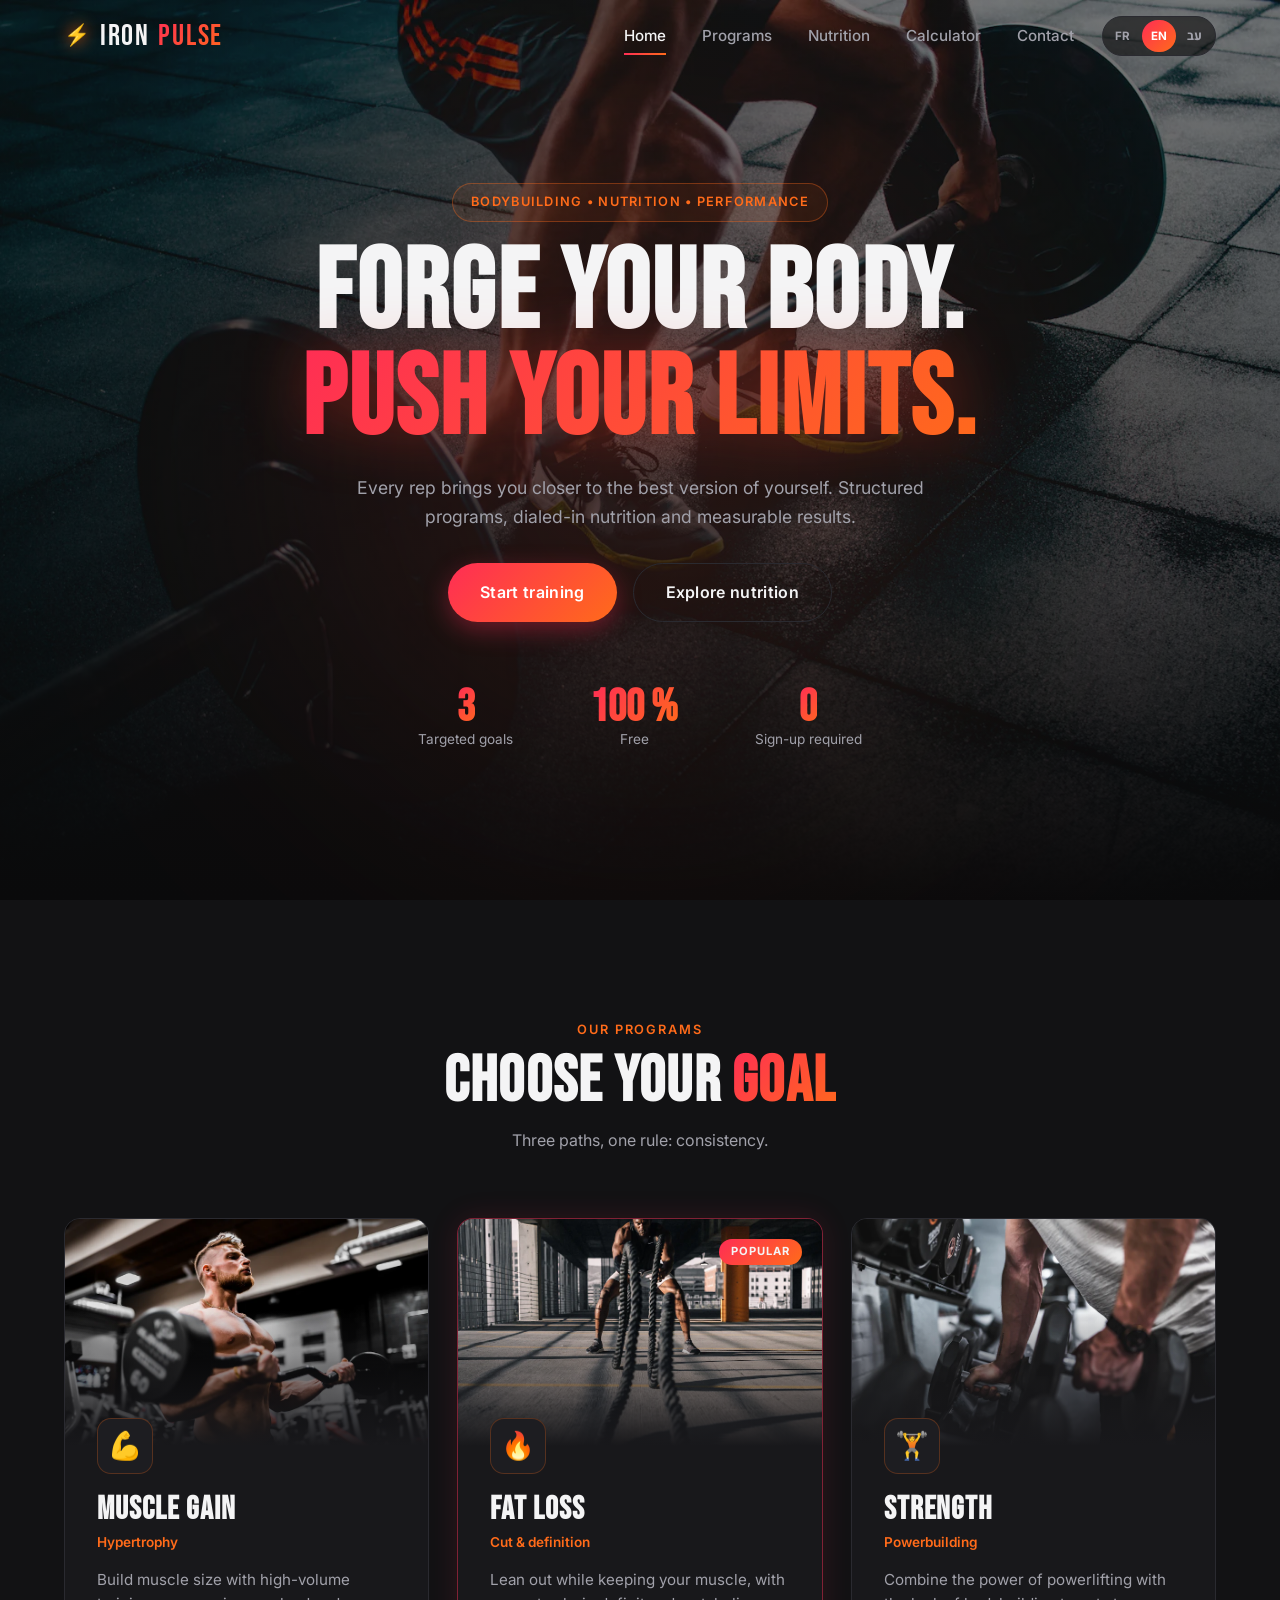
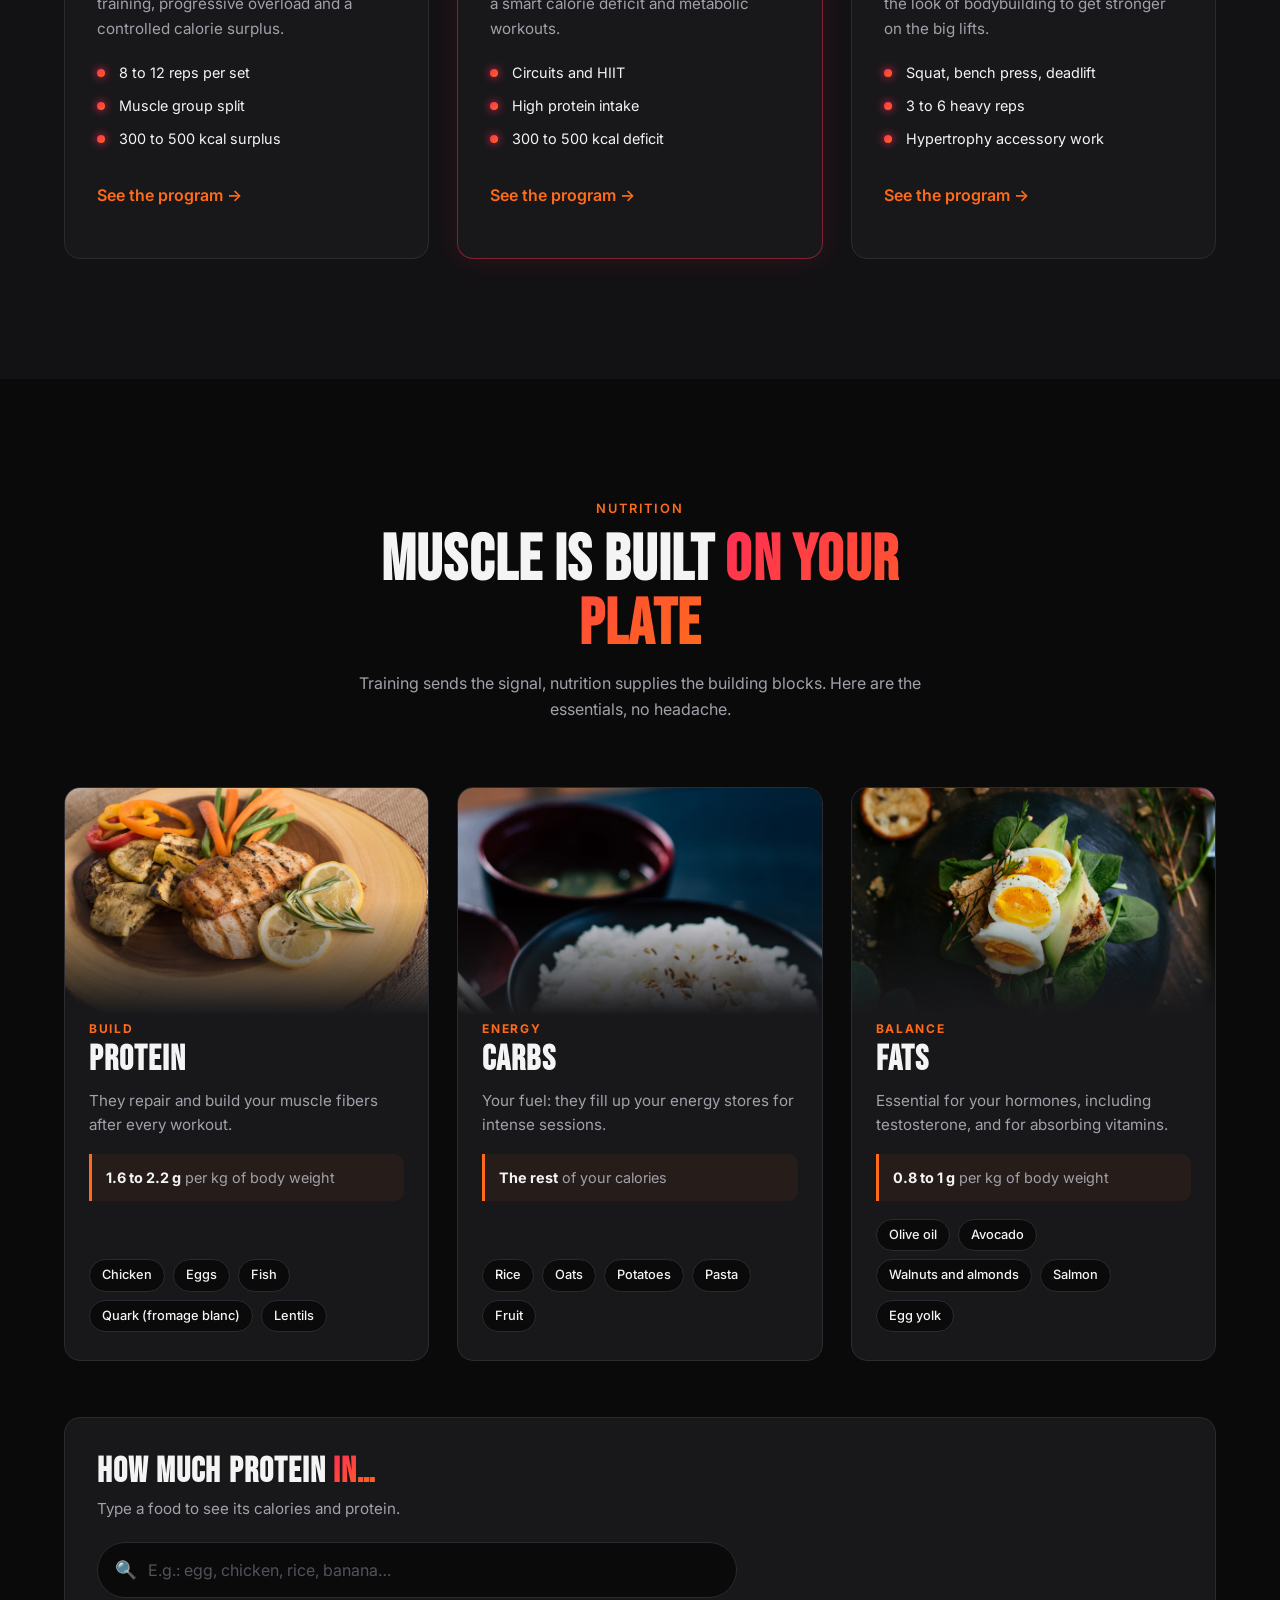
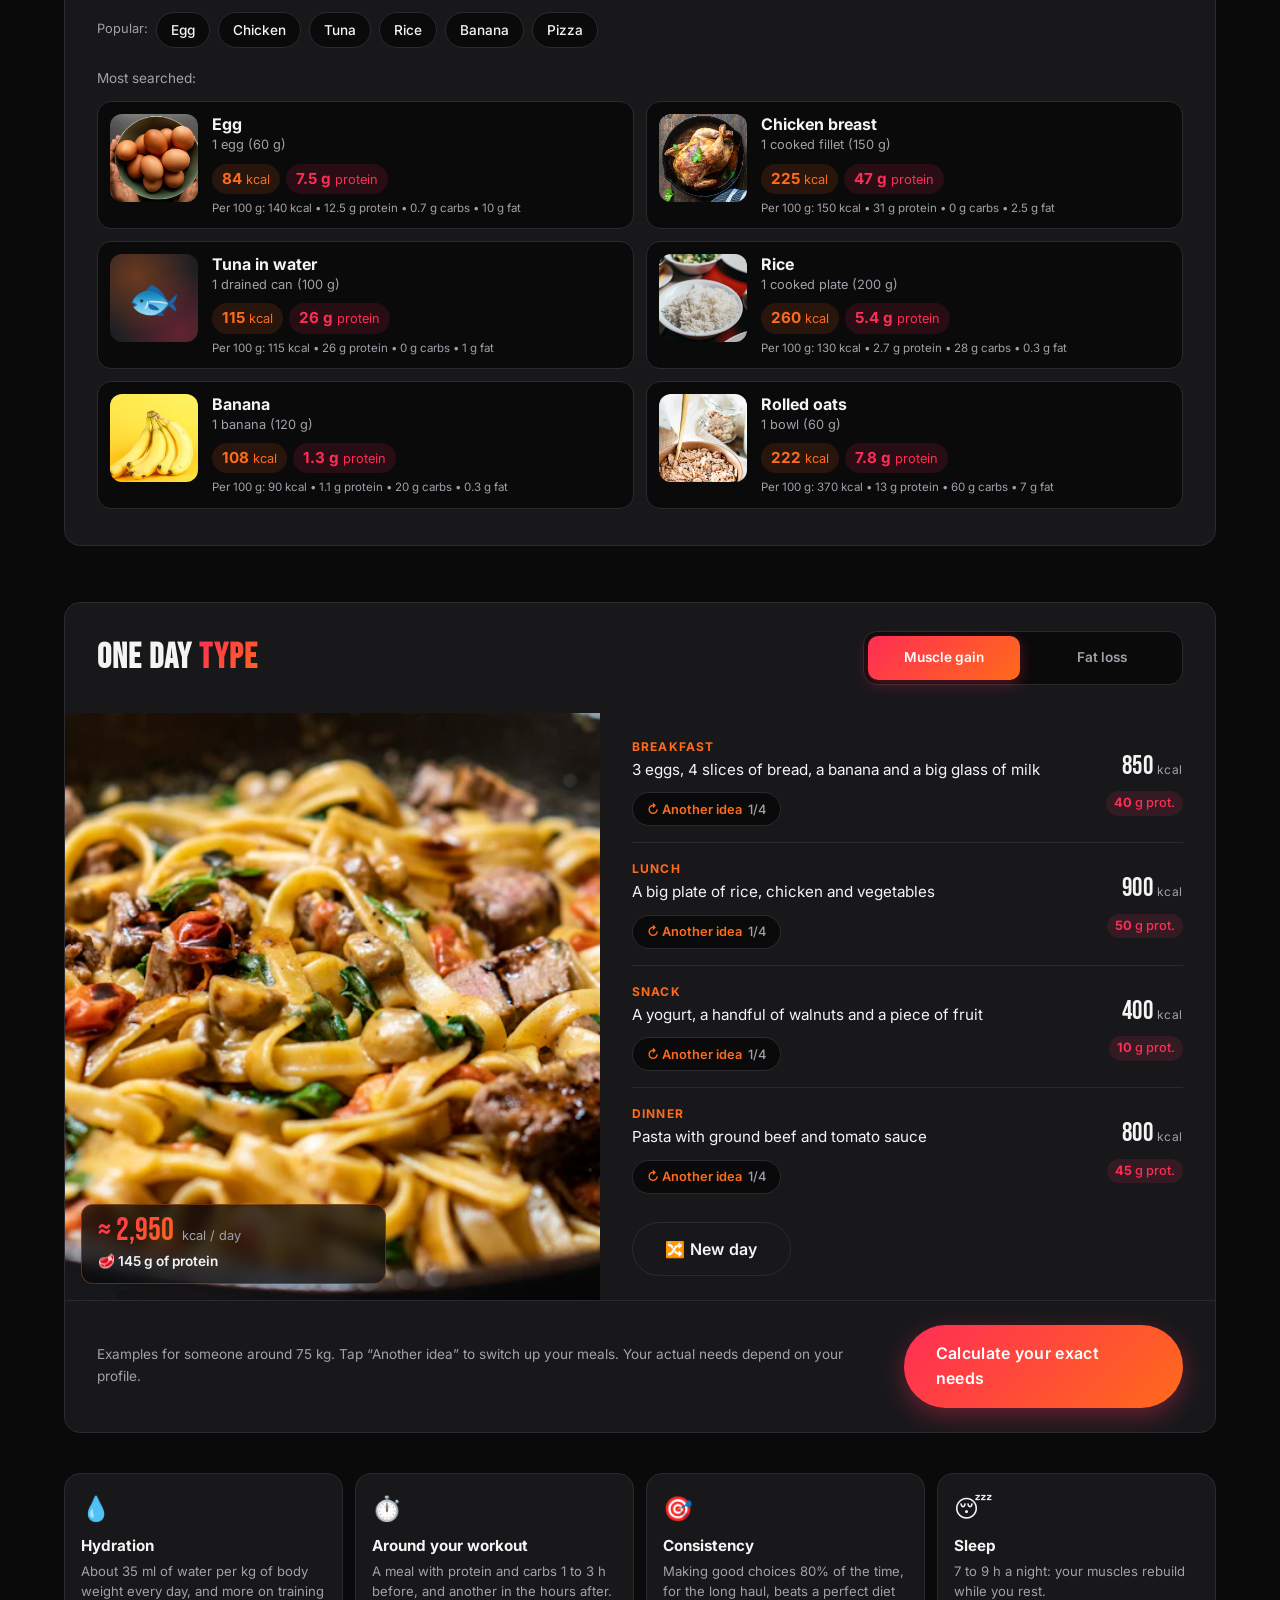
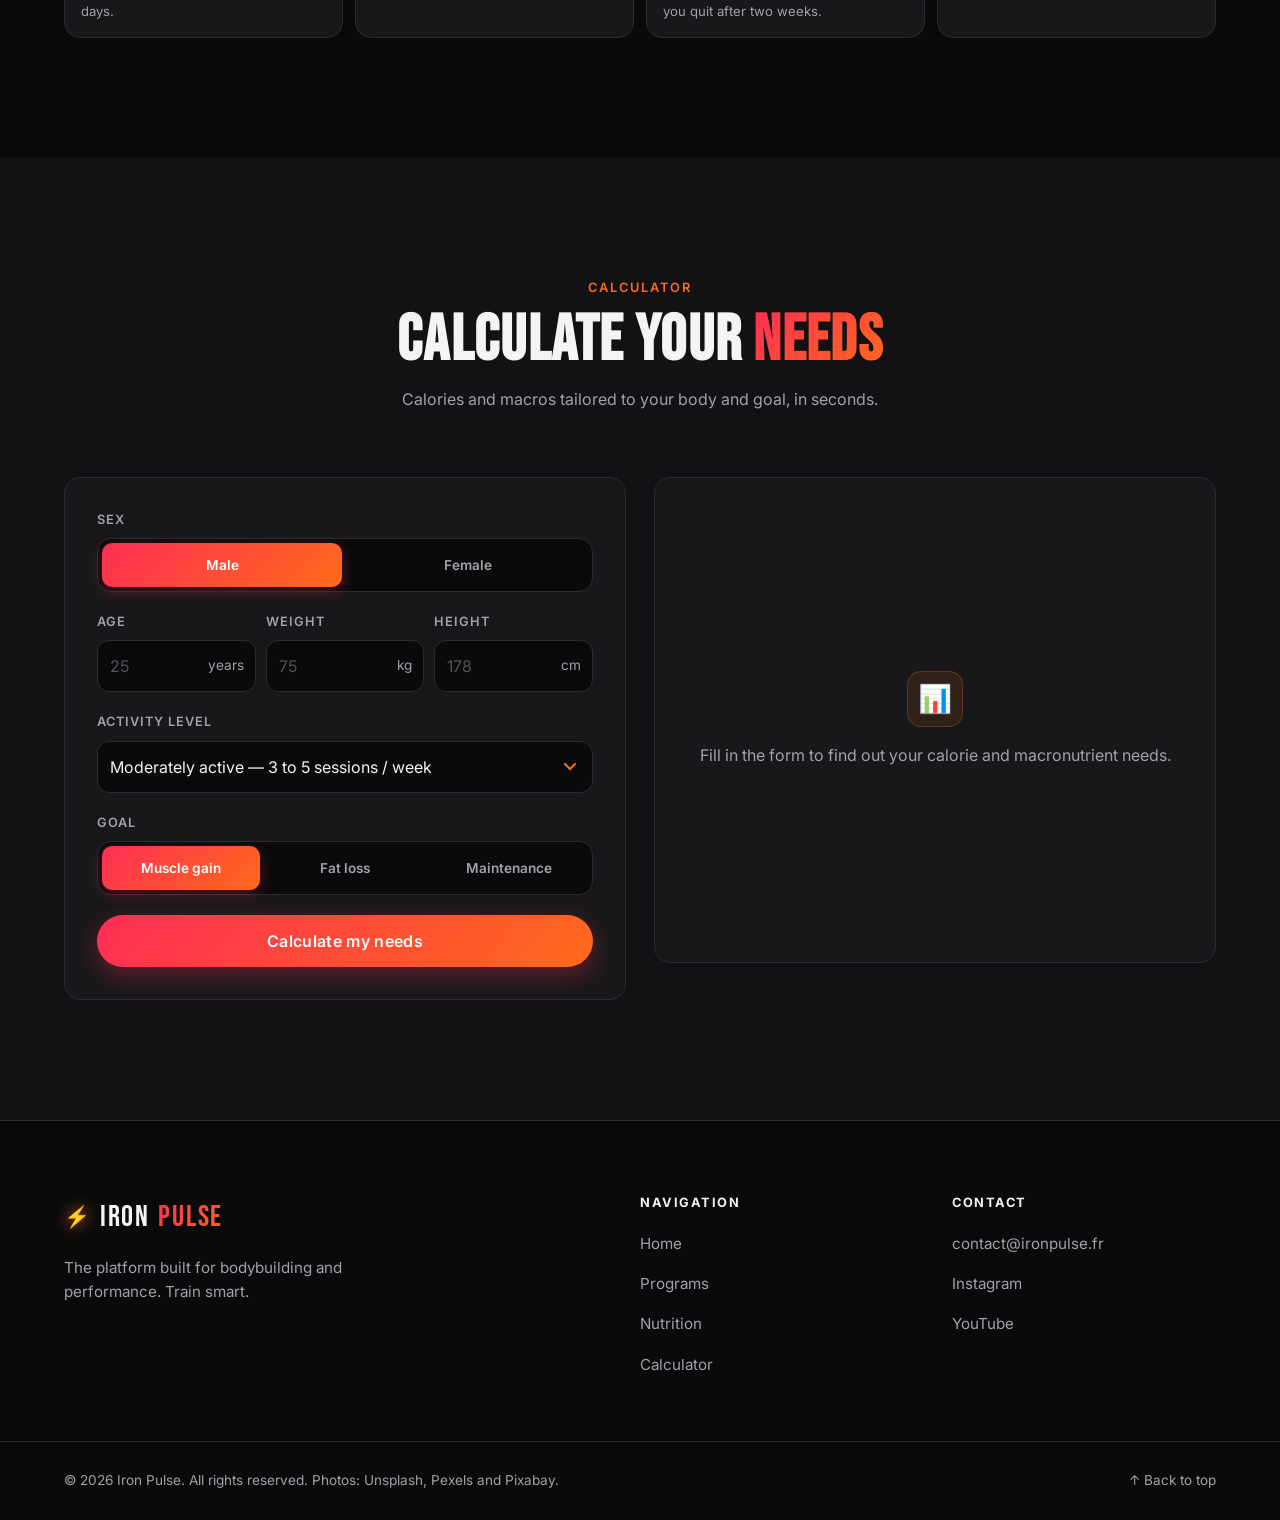
==== commit 0652ca19: "Ajoute l'anglais et l'hébreu (sélecteur FR / EN / עב, mise en page identique)" ====
--- a/public/index.html
+++ b/public/index.html
@@ -8,8 +8,9 @@
     <title>Iron Pulse — Musculation & Performance</title>
     <link rel="preconnect" href="https://fonts.googleapis.com">
     <link rel="preconnect" href="https://fonts.gstatic.com" crossorigin>
-    <link href="https://fonts.googleapis.com/css2?family=Bebas+Neue&family=Inter:wght@400;500;600;700&display=swap" rel="stylesheet">
+    <link href="https://fonts.googleapis.com/css2?family=Bebas+Neue&family=Heebo:wght@400;500;600;700;800&family=Inter:wght@400;500;600;700&display=swap" rel="stylesheet">
     <link rel="stylesheet" href="style.css">
+    <script src="i18n.js"></script>
 </head>
 <body>
 
@@ -30,6 +31,12 @@
                     <li><a href="#contact" class="nav__link">Contact</a></li>
                 </ul>
             </nav>
+
+            <div class="lang-switch" role="group" aria-label="Langue">
+                <button type="button" data-lang="fr" lang="fr" aria-label="Français">FR</button>
+                <button type="button" data-lang="en" lang="en" aria-label="English">EN</button>
+                <button type="button" data-lang="he" lang="he" aria-label="עברית">עב</button>
+            </div>
 
             <button class="burger" id="burger" aria-label="Ouvrir le menu" aria-expanded="false" aria-controls="nav">
                 <span></span>
@@ -478,6 +485,8 @@
         </div>
     </footer>
 
+    <script src="i18n/en.js"></script>
+    <script src="i18n/he.js"></script>
     <script src="aliments.js"></script>
     <script src="script.js"></script>
 </body>
--- a/public/style.css
+++ b/public/style.css
@@ -2864,3 +2864,113 @@
         scroll-behavior: auto;
     }
 }
+
+/* ==========================================================
+   LANGUES — sélecteur FR / EN / עב et hébreu
+   ========================================================== */
+.lang-switch {
+    position: relative;
+    z-index: 110;
+    display: flex;
+    gap: 2px;
+    margin-inline-start: auto;
+    margin-inline-end: 6px;
+    padding: 3px;
+    border: 1px solid var(--border);
+    border-radius: 999px;
+    background: rgba(10, 10, 11, 0.6);
+}
+
+.lang-switch button {
+    min-width: 34px;
+    height: 32px;
+    padding: 0 8px;
+    border: none;
+    border-radius: 999px;
+    background: none;
+    color: var(--text-muted);
+    font-family: var(--font-body);
+    font-size: 0.72rem;
+    font-weight: 700;
+    letter-spacing: 0.04em;
+    cursor: pointer;
+    transition: color var(--transition), background var(--transition);
+}
+
+.lang-switch button[lang="he"] {
+    font-family: 'Heebo', var(--font-body);
+    font-size: 0.8rem;
+}
+
+.lang-switch button.active {
+    background: var(--gradient);
+    color: #fff;
+}
+
+@media (hover: hover) {
+    .lang-switch button:not(.active):hover {
+        color: var(--text);
+    }
+}
+
+@media (min-width: 769px) {
+    .nav {
+        margin-inline-start: auto;
+    }
+
+    .lang-switch {
+        margin-inline-start: 28px;
+        margin-inline-end: 0;
+    }
+}
+
+/* ---------- Hébreu : police adaptée ---------- */
+:root[lang="he"] {
+    --font-body: 'Heebo', system-ui, sans-serif;
+    --font-title: 'Heebo', system-ui, sans-serif;
+}
+
+/* Le logo reste en caractères latins */
+[lang="he"] .logo {
+    font-family: 'Bebas Neue', Impact, sans-serif;
+}
+
+/* Heebo n'est pas condensée comme Bebas Neue : titres plus gras, un peu plus petits */
+[lang="he"] :is(.hero__title, .section__title, .card__title, .food__title, .day__title,
+    .search__title, .freq__title, .seance__title, .cta h3, .stat__value, .macro__head strong,
+    .meal__kcal, .timer__temps, .hero__stats strong, .day__total strong, .exo__num) {
+    font-weight: 800;
+    letter-spacing: 0;
+}
+
+[lang="he"] .hero__title {
+    font-size: clamp(2.4rem, 10vw, 5rem);
+    line-height: 1.1;
+}
+
+[lang="he"] .section__title {
+    font-size: clamp(2rem, 8vw, 3.2rem);
+    line-height: 1.15;
+}
+
+[lang="he"] :is(.card__title, .food__title, .day__title, .search__title, .freq__title, .seance__title) {
+    font-size: 1.6rem;
+    line-height: 1.2;
+}
+
+[lang="he"] .nav__link {
+    font-weight: 700;
+}
+
+/* ---------- Hébreu : la mise en page ne bouge pas ----------
+   La page reste de gauche à droite dans toutes les langues (choix du
+   propriétaire). Chaque bloc de texte prend seul son sens de lecture
+   (« plaintext ») pour que la ponctuation hébraïque soit au bon endroit,
+   et l'alignement reste celui de la version française. */
+[lang="he"] body {
+    text-align: left;
+}
+
+[lang="he"] :where(h1, h2, h3, h4, p, li, label, legend, button, a, span, strong, small, em, figcaption, option) {
+    unicode-bidi: plaintext;
+}
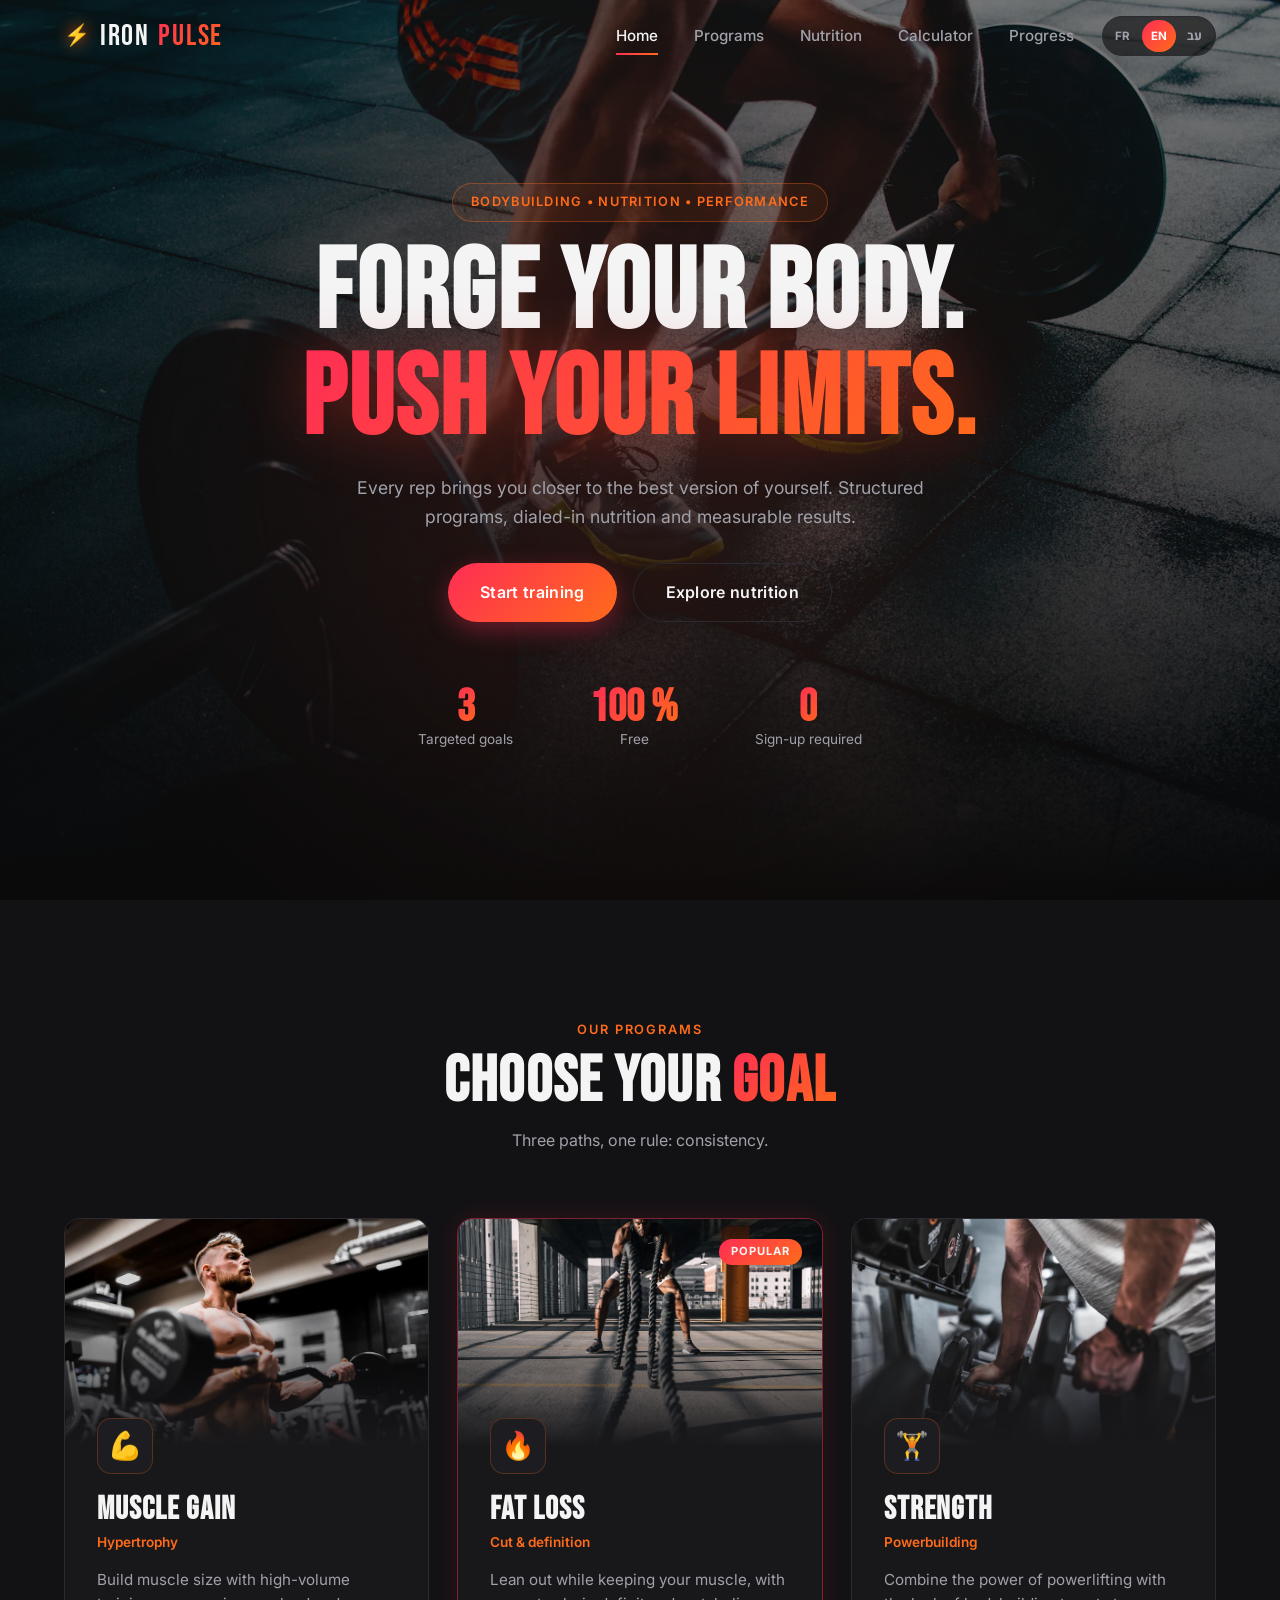
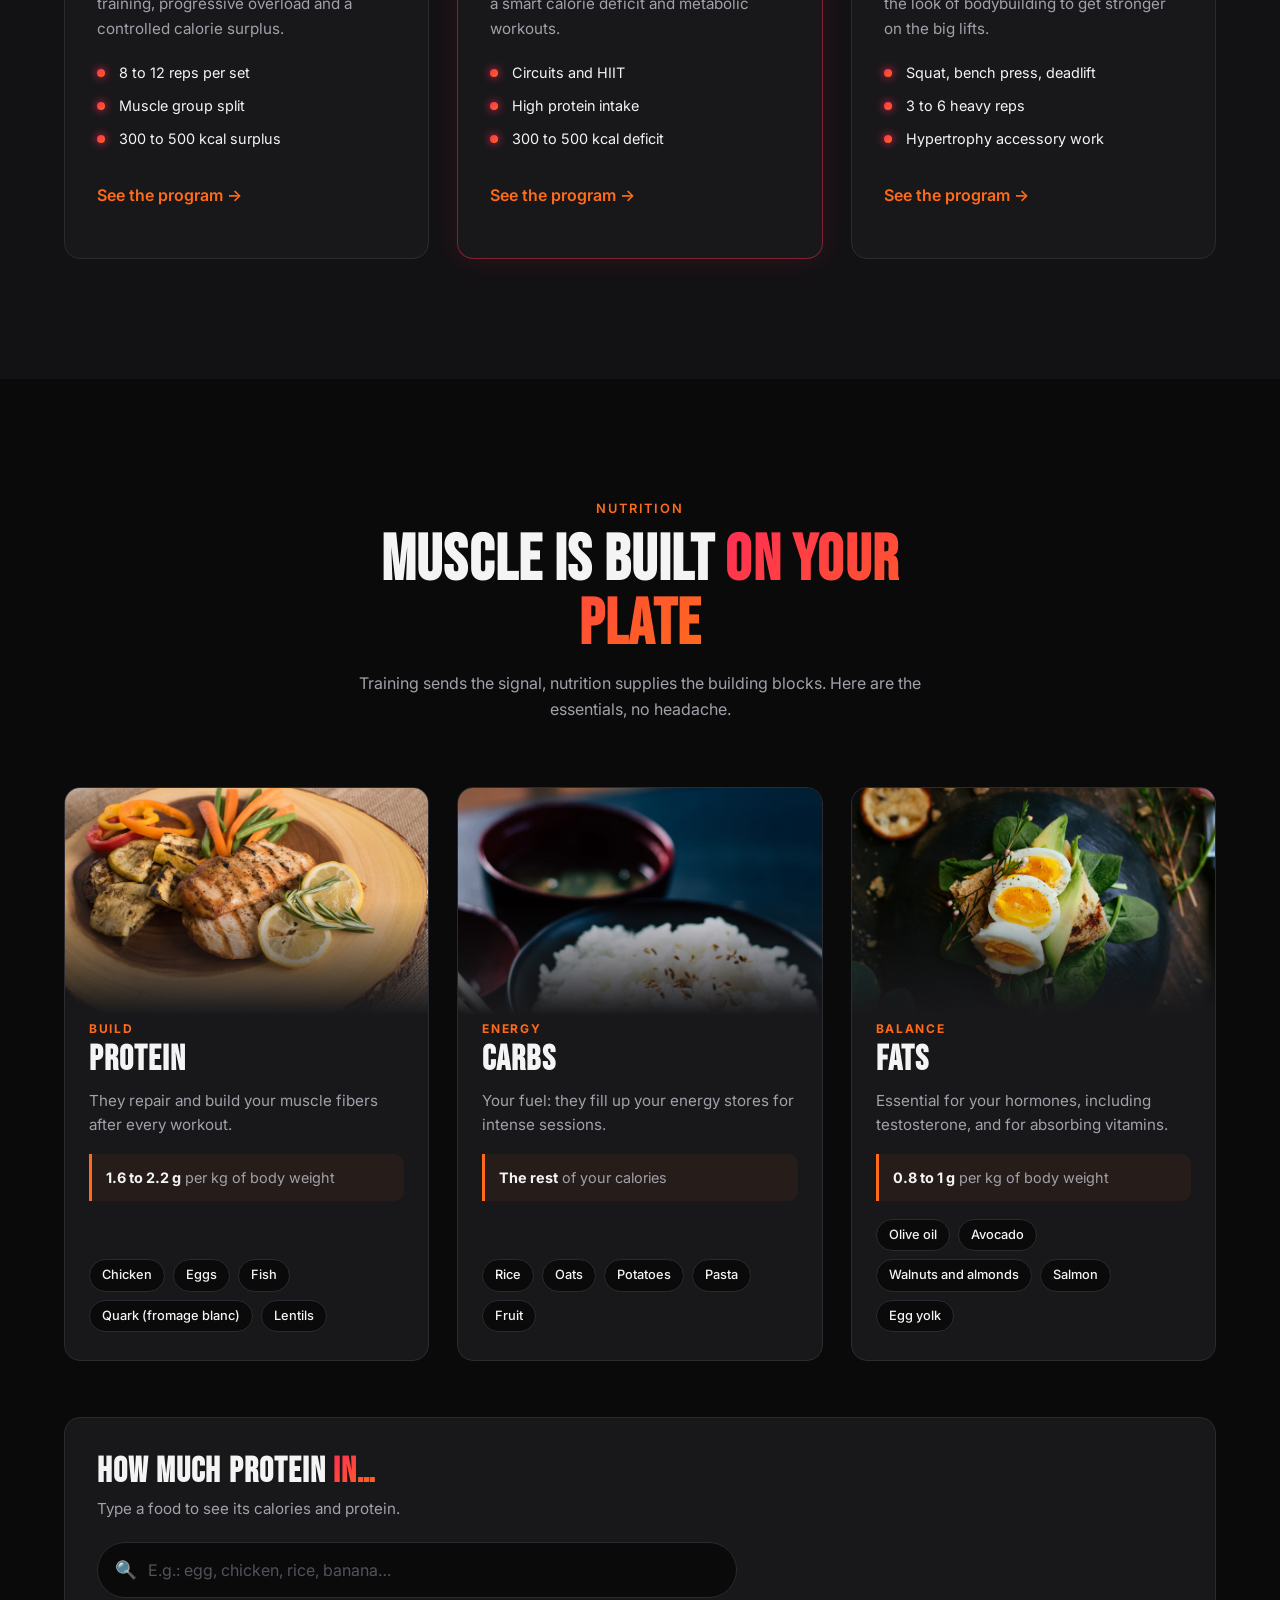
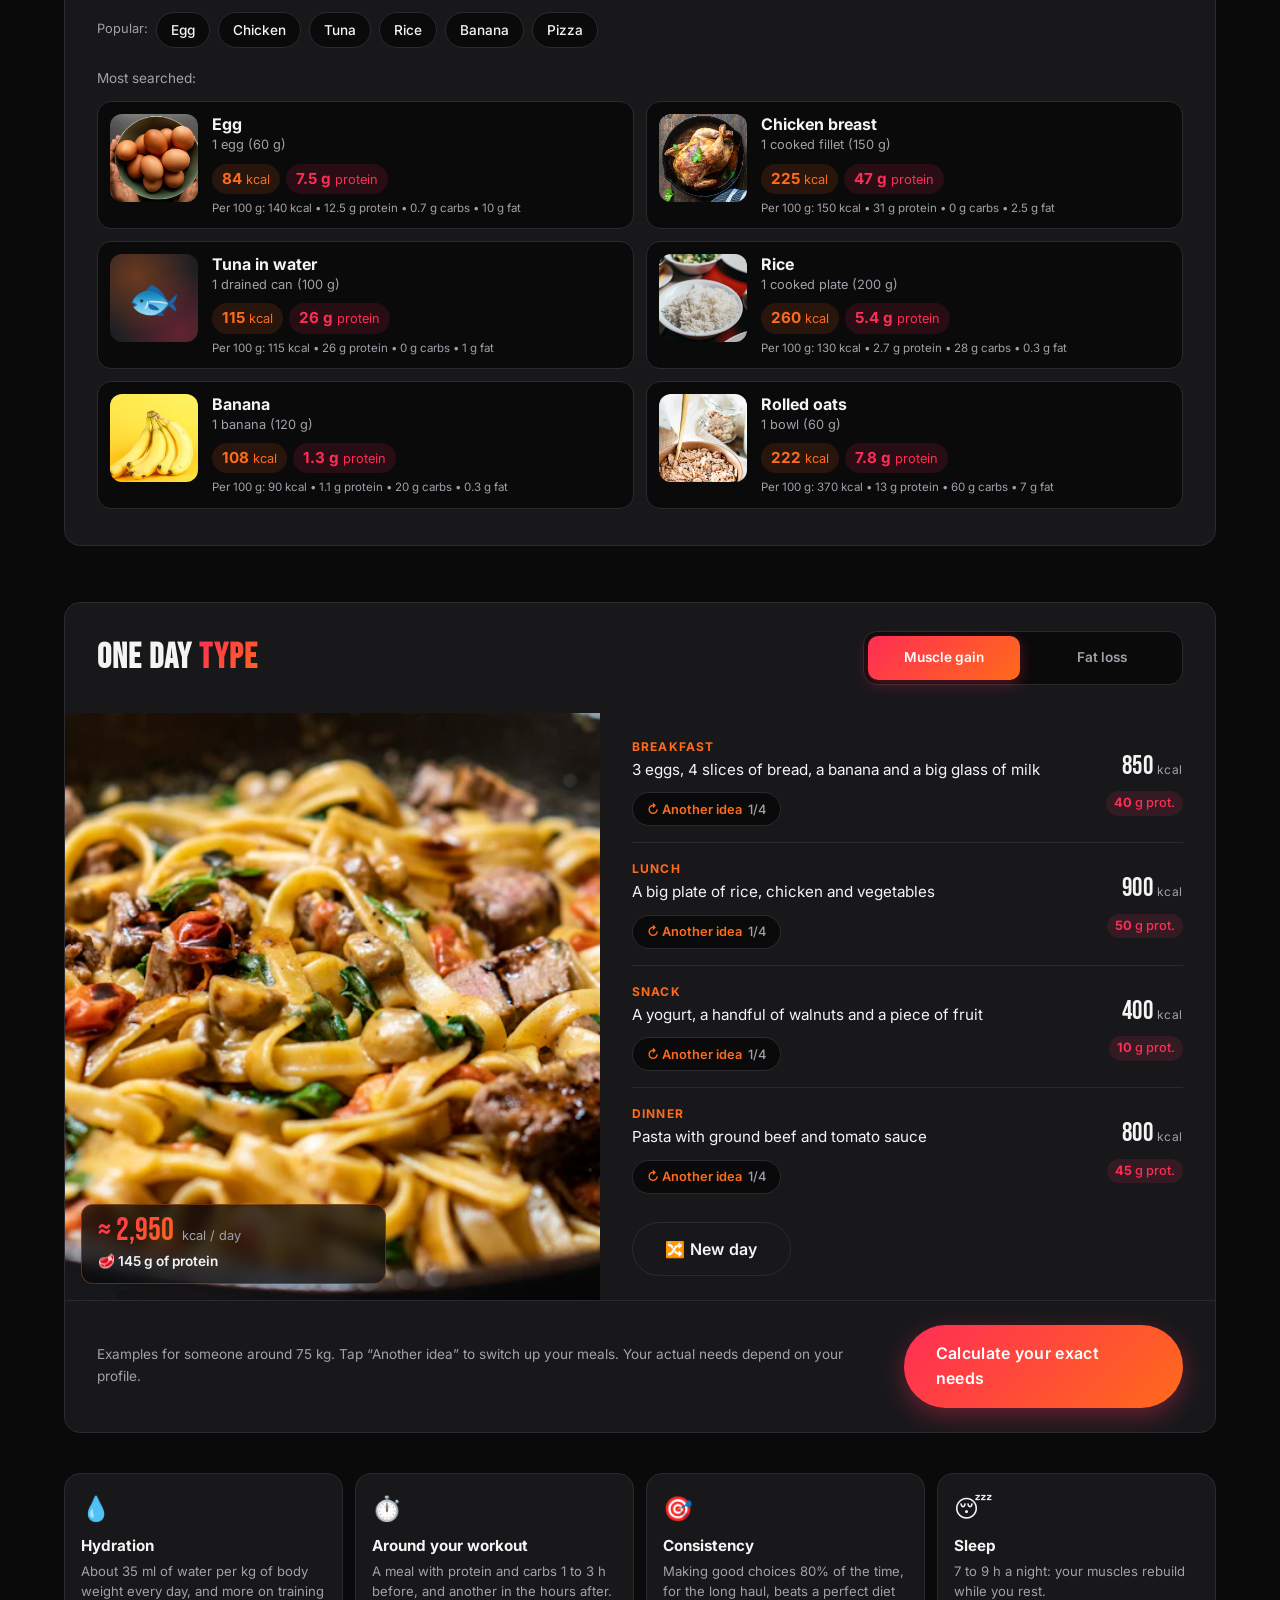
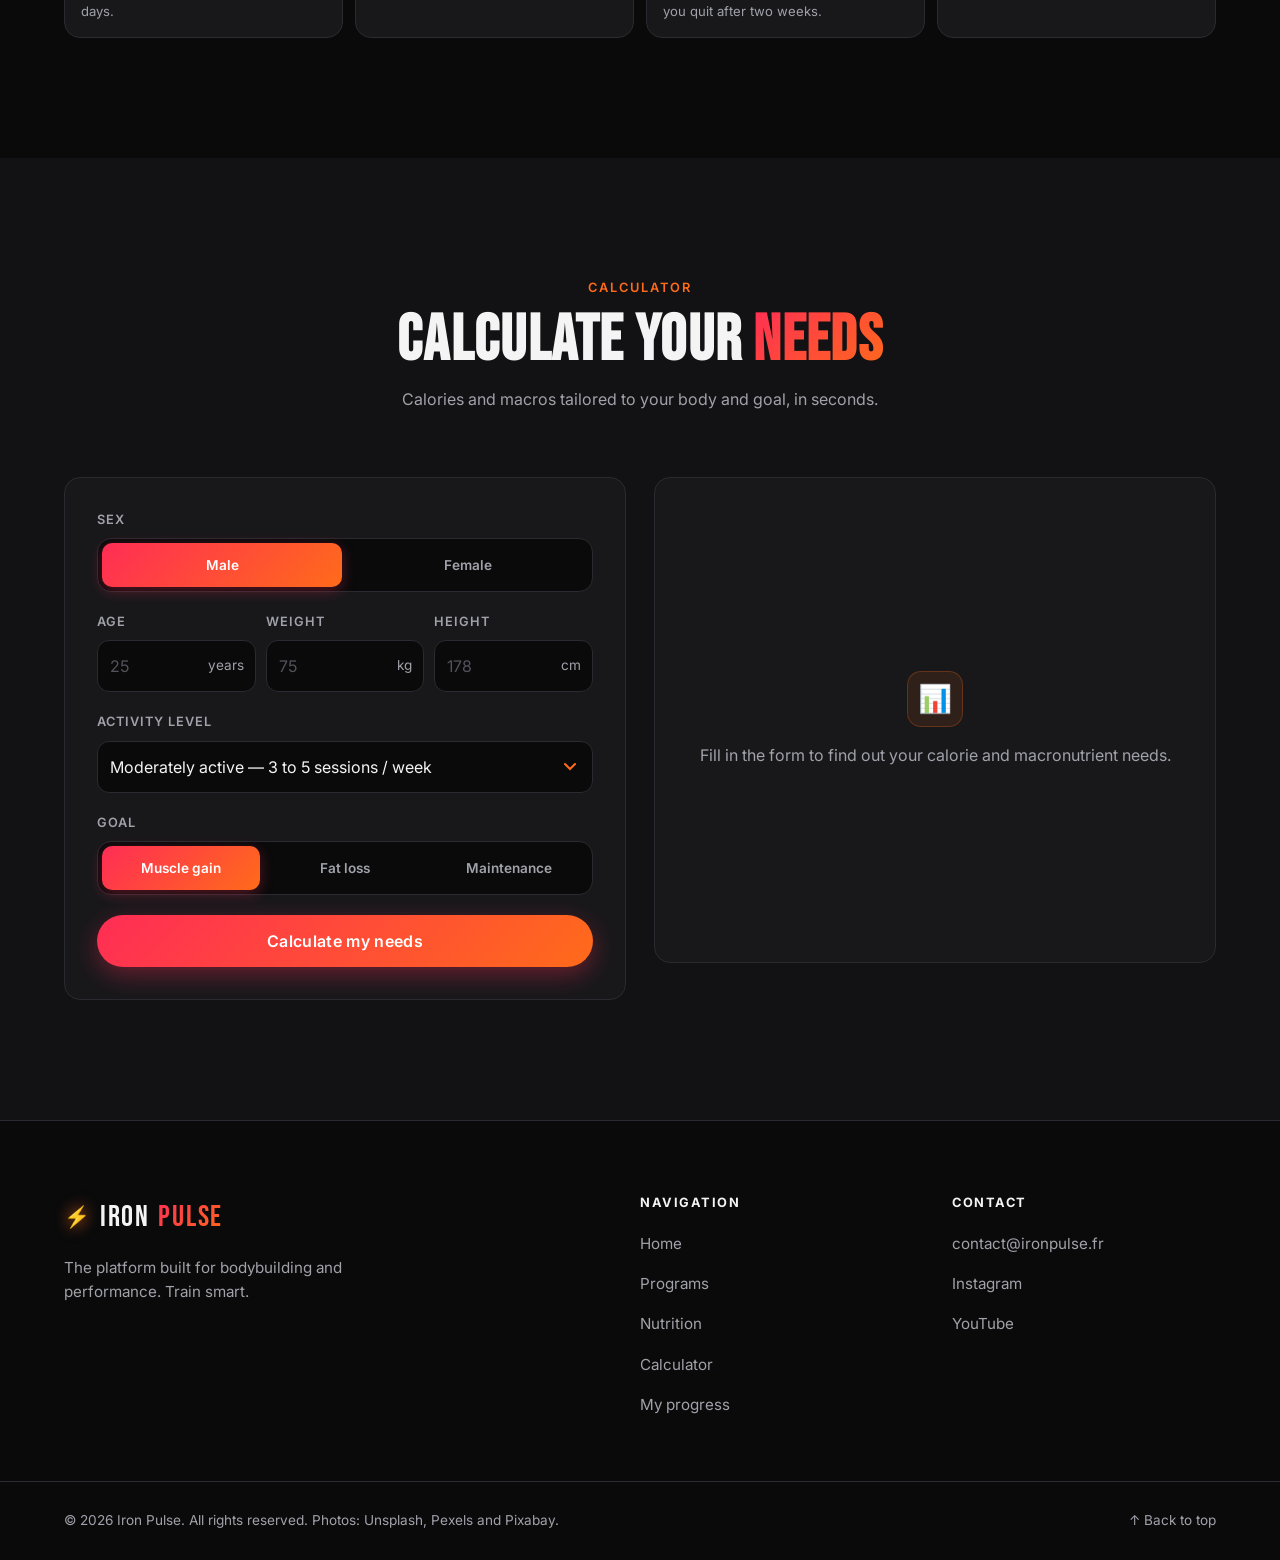
==== commit 965dbbd7: "Page « Mes progrès » : tuiles, calendrier d'activité, courbe par exercice, historique et sauvegarde " ====
--- a/public/index.html
+++ b/public/index.html
@@ -4,6 +4,26 @@
     <meta charset="UTF-8">
     <meta name="viewport" content="width=device-width, initial-scale=1.0, viewport-fit=cover">
     <meta name="theme-color" content="#0a0a0b">
+    <link rel="manifest" href="manifest.webmanifest">
+    <link rel="icon" href="icons/favicon.svg" type="image/svg+xml">
+    <link rel="icon" href="icons/favicon-32.png" sizes="32x32" type="image/png">
+    <link rel="apple-touch-icon" href="icons/apple-touch-icon.png">
+    <meta name="mobile-web-app-capable" content="yes">
+    <meta name="apple-mobile-web-app-capable" content="yes">
+    <meta name="apple-mobile-web-app-status-bar-style" content="black">
+    <meta name="apple-mobile-web-app-title" content="Iron Pulse">
+    <meta property="og:type" content="website">
+    <meta property="og:site_name" content="Iron Pulse">
+    <meta property="og:title" content="Iron Pulse — Musculation & Performance">
+    <meta property="og:description" content="Programmes de musculation, nutrition, calculateur de calories, minuteur et carnet d'entraînement. Gratuit, sans inscription.">
+    <meta property="og:url" content="https://iron-pulse-site.pages.dev/">
+    <meta property="og:image" content="https://iron-pulse-site.pages.dev/images/og-image.jpg">
+    <meta property="og:image:width" content="1200">
+    <meta property="og:image:height" content="630">
+    <meta property="og:locale" content="fr_FR">
+    <meta property="og:locale:alternate" content="en_GB">
+    <meta property="og:locale:alternate" content="he_IL">
+    <meta name="twitter:card" content="summary_large_image">
     <meta name="description" content="Iron Pulse — Musculation, nutrition et performance. Programmes d'hypertrophie, de perte de gras et de force.">
     <title>Iron Pulse — Musculation & Performance</title>
     <link rel="preconnect" href="https://fonts.googleapis.com">
@@ -28,7 +48,7 @@
                     <li><a href="#programmes" class="nav__link">Programmes</a></li>
                     <li><a href="#nutrition" class="nav__link">Nutrition</a></li>
                     <li><a href="#calculateur" class="nav__link">Calculateur</a></li>
-                    <li><a href="#contact" class="nav__link">Contact</a></li>
+                    <li><a href="progres.html" class="nav__link">Progrès</a></li>
                 </ul>
             </nav>
 
@@ -455,6 +475,8 @@
                     IRON <span class="logo__accent">PULSE</span>
                 </a>
                 <p>La plateforme dédiée à la musculation et à la performance. Entraîne-toi avec intelligence.</p>
+                <button type="button" class="btn btn--ghost install-btn" id="install-btn" hidden>📱 Installer l'application</button>
+                <p class="install-hint" id="install-ios" hidden>Sur iPhone : touche Partager, puis « Sur l'écran d'accueil ».</p>
             </div>
 
             <div class="footer__col">
@@ -464,6 +486,7 @@
                     <li><a href="#programmes">Programmes</a></li>
                     <li><a href="#nutrition">Nutrition</a></li>
                     <li><a href="#calculateur">Calculateur</a></li>
+                    <li><a href="progres.html">Mes progrès</a></li>
                 </ul>
             </div>
 
--- a/public/style.css
+++ b/public/style.css
@@ -2973,4 +2973,899 @@
 
 [lang="he"] :where(h1, h2, h3, h4, p, li, label, legend, button, a, span, strong, small, em, figcaption, option) {
     unicode-bidi: plaintext;
-}+}
+/* ---------- Installer l'application (pied de page) ---------- */
+.install-btn {
+    margin-top: 18px;
+    min-height: 48px;
+}
+
+.install-hint {
+    margin-top: 14px;
+    padding: 10px 14px;
+    border-left: 3px solid var(--neon-orange);
+    border-radius: 0 10px 10px 0;
+    background: rgba(255, 107, 26, 0.06);
+    font-size: 0.85rem;
+}
+
+/* ==========================================================
+   SÉANCE GUIDÉE (facultative)
+   Plein écran : un exercice à la fois, gros boutons en bas,
+   minuteur de repos affiché par-dessus.
+   ========================================================== */
+.seance__guide {
+    padding: 16px 20px 0;
+    text-align: center;
+}
+
+.seance__guide .btn {
+    width: 100%;
+    min-height: 54px;
+    font-size: 1.02rem;
+}
+
+.seance__guide p {
+    margin-top: 8px;
+    font-size: 0.8rem;
+    color: var(--text-muted);
+}
+
+body.guide-ouvert {
+    overflow: hidden;
+}
+
+.guide {
+    position: fixed;
+    inset: 0;
+    z-index: 120;
+    display: flex;
+    flex-direction: column;
+    background:
+        radial-gradient(ellipse at top, rgba(255, 107, 26, 0.08), transparent 60%),
+        var(--bg);
+    animation: calcFadeIn 0.3s ease;
+}
+
+/* Le minuteur passe au-dessus de la séance guidée, juste au-dessus des boutons du bas */
+body.guide-ouvert .timer {
+    z-index: 130;
+    bottom: calc(92px + env(safe-area-inset-bottom));
+}
+
+.guide__haut {
+    display: flex;
+    align-items: center;
+    gap: 12px;
+    padding: max(12px, env(safe-area-inset-top)) 16px 12px;
+    border-bottom: 1px solid var(--border);
+}
+
+.guide__fermer {
+    flex-shrink: 0;
+    width: 44px;
+    height: 44px;
+    border: 1px solid var(--border);
+    border-radius: 50%;
+    background: var(--surface);
+    color: var(--text-muted);
+    font-size: 1rem;
+    cursor: pointer;
+}
+
+.guide__titre {
+    flex: 1;
+    min-width: 0;
+    display: flex;
+    flex-direction: column;
+}
+
+.guide__titre strong {
+    overflow: hidden;
+    font-size: 1rem;
+    white-space: nowrap;
+    text-overflow: ellipsis;
+}
+
+.guide__titre span {
+    font-size: 0.8rem;
+    color: var(--text-muted);
+}
+
+.guide__chrono {
+    font-family: var(--font-title);
+    font-size: 1.7rem;
+    line-height: 1;
+    letter-spacing: 0.04em;
+    font-variant-numeric: tabular-nums;
+    color: var(--neon-orange);
+}
+
+.guide__progression {
+    height: 4px;
+    background: var(--surface);
+}
+
+.guide__progression span {
+    display: block;
+    height: 100%;
+    background: var(--gradient);
+    box-shadow: 0 0 10px rgba(255, 60, 40, 0.6);
+    transition: width 0.4s ease;
+}
+
+.guide__corps {
+    flex: 1;
+    overflow-y: auto;
+    padding: 16px 16px 120px;
+    -webkit-overflow-scrolling: touch;
+}
+
+.guide__contenu {
+    max-width: 640px;
+    margin: 0 auto;
+}
+
+.guide__media {
+    width: 100%;
+    aspect-ratio: 16 / 9;
+    max-height: 30vh;
+    margin-bottom: 16px;
+    border-radius: var(--radius);
+    overflow: hidden;
+    background: var(--surface-hover);
+}
+
+.guide__media img {
+    width: 100%;
+    height: 100%;
+    object-fit: cover;
+}
+
+.guide__media .exo__emoji {
+    font-size: 4rem;
+}
+
+.guide__nom {
+    font-family: var(--font-title);
+    font-size: 2.2rem;
+    line-height: 1.05;
+    letter-spacing: 0.02em;
+}
+
+.guide__cible {
+    margin: 6px 0 10px;
+    color: var(--neon-orange);
+    font-size: 0.92rem;
+    font-weight: 600;
+}
+
+.guide__series {
+    list-style: none;
+    display: grid;
+    gap: 8px;
+    margin: 14px 0;
+}
+
+.guide__serie {
+    display: grid;
+    grid-template-columns: 40px 1fr 1fr;
+    align-items: center;
+    gap: 10px;
+    padding: 8px 10px;
+    border: 1px solid var(--border);
+    border-radius: 14px;
+    background: var(--surface);
+    font-size: 0.8rem;
+    color: var(--text-muted);
+    transition: border-color var(--transition), opacity var(--transition), box-shadow var(--transition);
+}
+
+.guide__serie label {
+    display: flex;
+    align-items: center;
+    gap: 6px;
+}
+
+/* 16px minimum : évite le zoom automatique sur iPhone au focus */
+.guide__serie input {
+    width: 100%;
+    min-width: 0;
+    height: 48px;
+    padding: 0 8px;
+    border: 1px solid var(--border);
+    border-radius: 10px;
+    background: var(--bg);
+    color: var(--text);
+    font-family: var(--font-body);
+    font-size: 18px;
+    font-weight: 700;
+    text-align: center;
+    -moz-appearance: textfield;
+    appearance: textfield;
+}
+
+.guide__serie input::-webkit-outer-spin-button,
+.guide__serie input::-webkit-inner-spin-button {
+    -webkit-appearance: none;
+    margin: 0;
+}
+
+.guide__serie input::placeholder {
+    color: #71717a;
+}
+
+.guide__serie input:focus {
+    outline: none;
+    border-color: var(--neon-orange);
+    box-shadow: 0 0 0 3px rgba(255, 107, 26, 0.2);
+}
+
+.guide__serie input:disabled {
+    opacity: 0.35;
+}
+
+.guide__num {
+    display: grid;
+    place-items: center;
+    width: 36px;
+    height: 36px;
+    border-radius: 50%;
+    background: var(--bg);
+    color: var(--text);
+    font-size: 0.95rem;
+    font-weight: 700;
+}
+
+.guide__serie--actuelle {
+    border-color: var(--neon-orange);
+    box-shadow: 0 0 0 3px rgba(255, 107, 26, 0.15), 0 0 24px rgba(255, 45, 85, 0.12);
+}
+
+.guide__serie--actuelle .guide__num {
+    background: var(--gradient);
+    color: #fff;
+}
+
+.guide__serie--faite {
+    opacity: 0.6;
+}
+
+.guide__serie--faite .guide__num {
+    background: rgba(74, 222, 128, 0.15);
+    color: #4ade80;
+}
+
+.guide__bravo {
+    margin-bottom: 12px;
+    padding: 12px 14px;
+    border-radius: 12px;
+    background: rgba(74, 222, 128, 0.1);
+    color: #86efac;
+    font-weight: 600;
+    text-align: center;
+}
+
+.guide__conseil {
+    border-top: 1px solid var(--border);
+}
+
+.guide__conseil summary {
+    display: flex;
+    align-items: center;
+    min-height: 48px;
+    color: var(--text-muted);
+    font-weight: 600;
+    cursor: pointer;
+}
+
+.guide__conseil p {
+    padding-bottom: 8px;
+    color: var(--text-muted);
+    font-size: 0.9rem;
+    line-height: 1.55;
+}
+
+.guide__bas {
+    position: absolute;
+    left: 0;
+    right: 0;
+    bottom: 0;
+    display: grid;
+    grid-template-columns: 56px 1fr 56px;
+    gap: 10px;
+    padding: 12px 16px max(12px, env(safe-area-inset-bottom));
+    border-top: 1px solid var(--border);
+    background: rgba(10, 10, 11, 0.95);
+    backdrop-filter: blur(14px);
+    -webkit-backdrop-filter: blur(14px);
+}
+
+.guide__bas .btn {
+    width: 100%;
+    min-height: 56px;
+    padding: 0 12px;
+    font-size: 1.02rem;
+}
+
+.guide__nav {
+    height: 56px;
+    border: 1px solid var(--border);
+    border-radius: 16px;
+    background: var(--surface);
+    color: var(--text);
+    font-size: 1.3rem;
+    cursor: pointer;
+}
+
+.guide__nav:disabled {
+    opacity: 0.3;
+    cursor: default;
+}
+
+.guide__nav:not(:disabled):active,
+.guide__fermer:active {
+    transform: scale(0.95);
+}
+
+/* ---------- Bilan de fin de séance ---------- */
+.guide__fin {
+    flex: 1;
+    display: flex;
+    flex-direction: column;
+    align-items: center;
+    justify-content: center;
+    gap: 10px;
+    padding: 32px 20px max(32px, env(safe-area-inset-bottom));
+    text-align: center;
+}
+
+.guide__trophee {
+    font-size: 4.5rem;
+    filter: drop-shadow(0 0 24px rgba(255, 107, 26, 0.6));
+    animation: timerIn 0.5s cubic-bezier(0.2, 0.9, 0.3, 1.3);
+}
+
+.guide__fin h2 {
+    font-family: var(--font-title);
+    font-size: 2.8rem;
+    line-height: 1;
+    letter-spacing: 0.02em;
+}
+
+.guide__fin > p {
+    color: var(--text-muted);
+}
+
+.guide__stats {
+    list-style: none;
+    display: grid;
+    grid-template-columns: repeat(3, 1fr);
+    gap: 10px;
+    width: 100%;
+    max-width: 420px;
+    margin: 14px 0 6px;
+}
+
+.guide__stats li {
+    display: flex;
+    flex-direction: column;
+    gap: 2px;
+    padding: 16px 8px;
+    border: 1px solid var(--border);
+    border-radius: 14px;
+    background: var(--surface);
+}
+
+.guide__stats strong {
+    font-family: var(--font-title);
+    font-size: 2.2rem;
+    line-height: 1;
+    background: var(--gradient);
+    -webkit-background-clip: text;
+    background-clip: text;
+    color: transparent;
+}
+
+.guide__stats span {
+    font-size: 0.8rem;
+    color: var(--text-muted);
+}
+
+.guide__fin .btn {
+    width: 100%;
+    max-width: 420px;
+    min-height: 54px;
+    margin-top: 10px;
+}
+
+.guide__sauve {
+    font-size: 0.9rem;
+}
+
+@media (hover: hover) {
+    .guide__nav:not(:disabled):hover,
+    .guide__fermer:hover {
+        border-color: var(--neon-orange);
+        color: var(--text);
+    }
+}
+
+@media (min-width: 600px) {
+    .seance__guide {
+        padding: 20px 32px 0;
+    }
+
+    .seance__guide .btn {
+        width: auto;
+        min-width: 320px;
+    }
+
+    .guide__bas {
+        padding-left: max(16px, calc((100% - 640px) / 2));
+        padding-right: max(16px, calc((100% - 640px) / 2));
+    }
+}
+
+[lang="he"] :is(.guide__nom, .guide__fin h2, .guide__chrono, .guide__stats strong) {
+    font-weight: 800;
+    letter-spacing: 0;
+}
+
+/* Quand le minuteur est affiché, on laisse assez de place pour faire défiler les dernières séries au-dessus */
+body.guide-ouvert:has(.timer:not([hidden])) .guide__corps {
+    padding-bottom: 240px;
+}
+
+/* Contour de focus clavier aux couleurs du site (au lieu de celui du navigateur) */
+.btn:focus-visible,
+.guide__fermer:focus-visible,
+.guide__nav:focus-visible {
+    outline: 2px solid var(--neon-orange);
+    outline-offset: 3px;
+}
+
+/* ==========================================================
+   PAGE « MES PROGRÈS »
+   Une seule couleur de données (l'orange du site), traits fins,
+   grille discrète ; les textes restent en couleurs de texte.
+   ========================================================== */
+.hero--court {
+    min-height: auto;
+    padding: calc(var(--header-h) + 40px) 0 36px;
+}
+
+.hero--court .hero__title {
+    margin-bottom: 12px;
+}
+
+.hero--court .hero__subtitle {
+    margin-bottom: 0;
+}
+
+.section--serree {
+    padding: 24px 0 64px;
+}
+
+/* ---------- Aucune donnée ---------- */
+.vide {
+    max-width: 520px;
+    margin: 0 auto 24px;
+    padding: 40px 24px;
+    border: 1px solid var(--border);
+    border-radius: var(--radius);
+    background: var(--surface);
+    text-align: center;
+}
+
+.vide__icone {
+    font-size: 3rem;
+    margin-bottom: 12px;
+}
+
+.vide__titre {
+    font-family: var(--font-title);
+    font-size: 1.9rem;
+    line-height: 1.1;
+    letter-spacing: 0.02em;
+    margin-bottom: 10px;
+}
+
+.vide p {
+    margin-bottom: 24px;
+    color: var(--text-muted);
+}
+
+/* ---------- Tuiles de chiffres ---------- */
+.tuiles {
+    list-style: none;
+    display: grid;
+    grid-template-columns: repeat(2, 1fr);
+    gap: 10px;
+    margin-bottom: 20px;
+}
+
+.tuiles--3 {
+    grid-template-columns: repeat(3, 1fr);
+    margin: 16px 0;
+}
+
+.tuile {
+    display: flex;
+    flex-direction: column;
+    gap: 2px;
+    min-width: 0;
+    padding: 14px;
+    border: 1px solid var(--border);
+    border-radius: 14px;
+    background: var(--surface);
+}
+
+.tuile__libelle {
+    font-size: 0.78rem;
+    color: var(--text-muted);
+}
+
+.tuile__valeur {
+    font-size: 1.6rem;
+    font-weight: 700;
+    line-height: 1.15;
+    color: var(--text);
+    white-space: nowrap;
+}
+
+.tuiles--3 .tuile {
+    padding: 12px 10px;
+}
+
+.tuiles--3 .tuile__valeur {
+    font-size: 1.15rem;
+}
+
+.tuile__note {
+    font-size: 0.75rem;
+    color: var(--text-muted);
+}
+
+/* ---------- Blocs ---------- */
+.bloc {
+    margin-bottom: 20px;
+    padding: 20px 16px;
+    border: 1px solid var(--border);
+    border-radius: var(--radius);
+    background: var(--surface);
+}
+
+.bloc__tete {
+    margin-bottom: 14px;
+}
+
+.bloc__titre {
+    font-family: var(--font-title);
+    font-size: 1.7rem;
+    line-height: 1.1;
+    letter-spacing: 0.02em;
+}
+
+.bloc__sous,
+.bloc__texte {
+    margin-top: 2px;
+    font-size: 0.85rem;
+    color: var(--text-muted);
+}
+
+.bloc .select {
+    margin-bottom: 4px;
+}
+
+/* ---------- Activité (calendrier) ---------- */
+.activite {
+    display: grid;
+    grid-template-columns: auto repeat(12, 1fr);
+    grid-template-rows: repeat(7, auto);
+    grid-auto-flow: column;
+    gap: 4px;
+}
+
+.activite__jour {
+    padding-right: 6px;
+    font-size: 0.65rem;
+    line-height: 1;
+    color: var(--text-muted);
+    align-self: center;
+}
+
+.activite__case {
+    display: inline-block;
+    aspect-ratio: 1;
+    min-width: 12px;
+    border-radius: 4px;
+    background: var(--surface-hover);
+}
+
+.activite__case--faite {
+    background: var(--neon-orange);
+    box-shadow: 0 0 8px rgba(255, 107, 26, 0.45);
+}
+
+.activite__case--futur {
+    opacity: 0.25;
+}
+
+.activite__case--aujourdhui {
+    outline: 2px solid var(--text);
+    outline-offset: 1px;
+}
+
+.activite__legende {
+    display: flex;
+    flex-wrap: wrap;
+    align-items: center;
+    gap: 6px;
+    margin-top: 12px;
+    font-size: 0.75rem;
+    color: var(--text-muted);
+}
+
+.activite__legende .activite__case {
+    width: 12px;
+    margin-left: 6px;
+}
+
+/* ---------- Courbe ---------- */
+.courbe {
+    position: relative;
+    margin-top: 6px;
+    border-radius: 12px;
+    outline: none;
+}
+
+.courbe:focus-visible {
+    box-shadow: 0 0 0 2px var(--neon-orange);
+}
+
+.courbe__svg {
+    display: block;
+    touch-action: pan-y;
+    cursor: crosshair;
+}
+
+.courbe__grille {
+    stroke: var(--border);
+    stroke-width: 1;
+}
+
+.courbe__axe {
+    fill: var(--text-muted);
+    font-family: var(--font-body);
+    font-size: 11px;
+    font-variant-numeric: tabular-nums;
+}
+
+.courbe__aire {
+    fill: var(--neon-orange);
+    opacity: 0.1;
+}
+
+.courbe__ligne {
+    fill: none;
+    stroke: var(--neon-orange);
+    stroke-width: 2;
+    stroke-linejoin: round;
+    stroke-linecap: round;
+}
+
+.courbe__point {
+    fill: var(--neon-orange);
+    stroke: var(--surface);
+    stroke-width: 2;
+    transition: r 0.15s ease;
+}
+
+.courbe__point--actif {
+    r: 7px;
+}
+
+.courbe__repere {
+    stroke: var(--text-muted);
+    stroke-width: 1;
+}
+
+.courbe__etiquette {
+    fill: var(--text);
+    font-family: var(--font-body);
+    font-size: 12px;
+    font-weight: 700;
+}
+
+.courbe__bulle {
+    position: absolute;
+    z-index: 2;
+    display: flex;
+    flex-direction: column;
+    gap: 1px;
+    min-width: 130px;
+    max-width: 240px;
+    padding: 8px 12px;
+    border: 1px solid var(--border);
+    border-radius: 10px;
+    background: rgba(10, 10, 11, 0.95);
+    box-shadow: 0 8px 24px rgba(0, 0, 0, 0.5);
+    pointer-events: none;
+}
+
+.courbe__bulle span,
+.courbe__bulle small {
+    font-size: 0.75rem;
+    color: var(--text-muted);
+}
+
+.courbe__bulle strong {
+    font-size: 1rem;
+    color: var(--text);
+}
+
+.courbe__note {
+    margin-top: 8px;
+    font-size: 0.8rem;
+    color: var(--text-muted);
+    text-align: center;
+}
+
+/* ---------- Tableau détaillé (version texte de la courbe) ---------- */
+.detail {
+    margin-top: 14px;
+    border-top: 1px solid var(--border);
+}
+
+.detail summary {
+    display: flex;
+    align-items: center;
+    min-height: 48px;
+    font-size: 0.9rem;
+    font-weight: 600;
+    color: var(--text-muted);
+    cursor: pointer;
+}
+
+.detail__defile {
+    overflow-x: auto;
+}
+
+.detail__table {
+    width: 100%;
+    border-collapse: collapse;
+    font-size: 0.82rem;
+}
+
+.detail__table th {
+    padding: 8px 6px;
+    border-bottom: 1px solid var(--border);
+    font-size: 0.72rem;
+    font-weight: 600;
+    letter-spacing: 0.06em;
+    text-align: left;
+    text-transform: uppercase;
+    color: var(--text-muted);
+}
+
+.detail__table td {
+    padding: 10px 6px;
+    border-bottom: 1px solid var(--border);
+    font-variant-numeric: tabular-nums;
+    vertical-align: top;
+}
+
+.detail__table td:first-child {
+    white-space: nowrap;
+    color: var(--text-muted);
+}
+
+.detail__table td:last-child {
+    font-weight: 700;
+    white-space: nowrap;
+}
+
+/* ---------- Dernières séances ---------- */
+.historique {
+    list-style: none;
+}
+
+.historique__ligne {
+    display: grid;
+    grid-template-columns: 92px 1fr;
+    gap: 12px;
+    padding: 12px 0;
+    border-bottom: 1px solid var(--border);
+}
+
+.historique__ligne:last-child {
+    border-bottom: none;
+}
+
+.historique__date {
+    font-size: 0.82rem;
+    font-weight: 600;
+    color: var(--neon-orange);
+}
+
+.historique__infos {
+    display: flex;
+    flex-direction: column;
+    gap: 2px;
+    min-width: 0;
+}
+
+.historique__infos strong {
+    font-size: 0.9rem;
+}
+
+.historique__infos span {
+    font-size: 0.8rem;
+    color: var(--text-muted);
+}
+
+/* ---------- Sauvegarde ---------- */
+.donnees__actions {
+    display: grid;
+    gap: 10px;
+    margin-top: 16px;
+}
+
+.donnees__importer {
+    position: relative;
+    cursor: pointer;
+}
+
+.donnees__importer input {
+    position: absolute;
+    width: 1px;
+    height: 1px;
+    opacity: 0;
+    pointer-events: none;
+}
+
+.donnees__importer:focus-within {
+    outline: 2px solid var(--neon-orange);
+    outline-offset: 3px;
+}
+
+.donnees__message:not(:empty) {
+    margin-top: 12px;
+    font-size: 0.85rem;
+    color: #86efac;
+}
+
+.guide__fin .btn--ghost {
+    margin-top: 0;
+}
+
+@media (min-width: 600px) {
+    .tuiles {
+        grid-template-columns: repeat(4, 1fr);
+    }
+
+    .tuiles--3 {
+        grid-template-columns: repeat(3, 1fr);
+    }
+
+    .bloc {
+        padding: 24px;
+    }
+
+    .donnees__actions {
+        grid-template-columns: repeat(2, auto);
+        justify-content: start;
+    }
+}
+
+@media (min-width: 961px) {
+    #progres .container {
+        max-width: 860px;
+    }
+}
+
+[lang="he"] :is(.vide__titre, .bloc__titre) {
+    font-weight: 800;
+    letter-spacing: 0;
+}
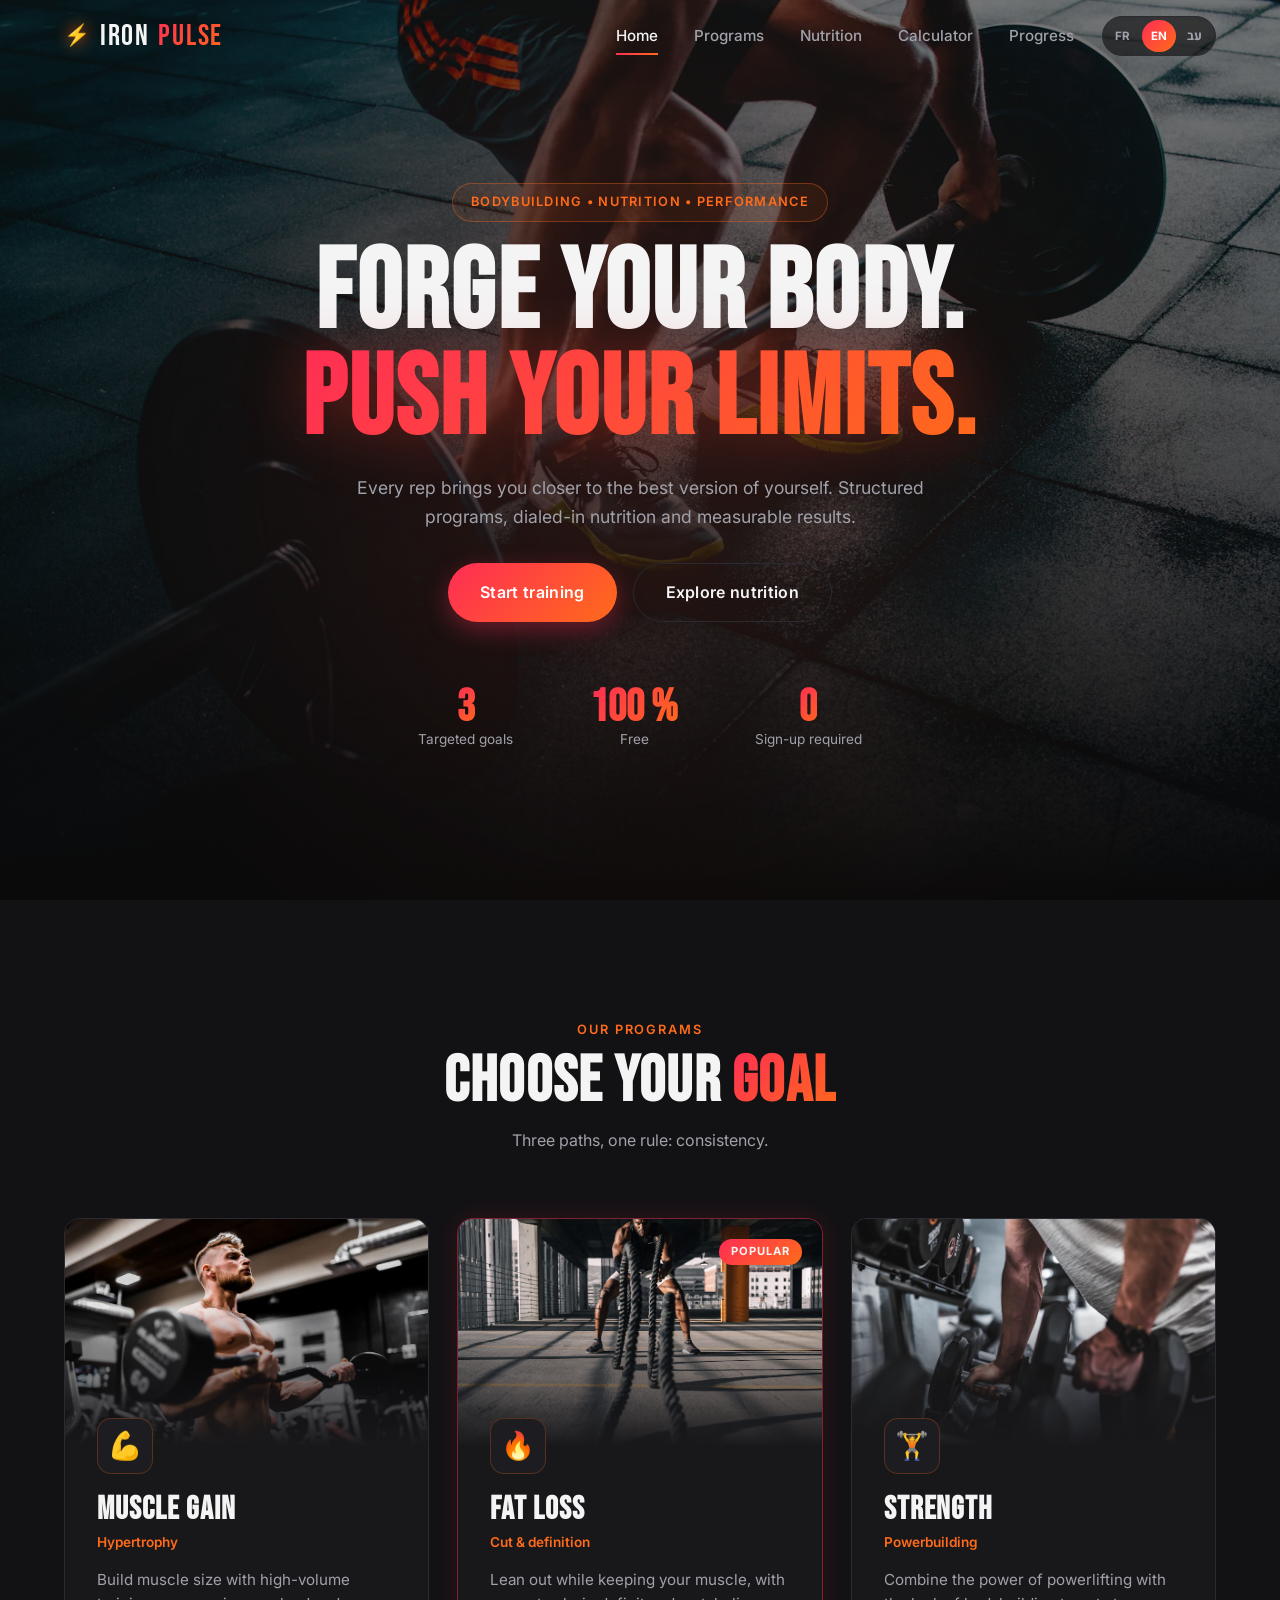
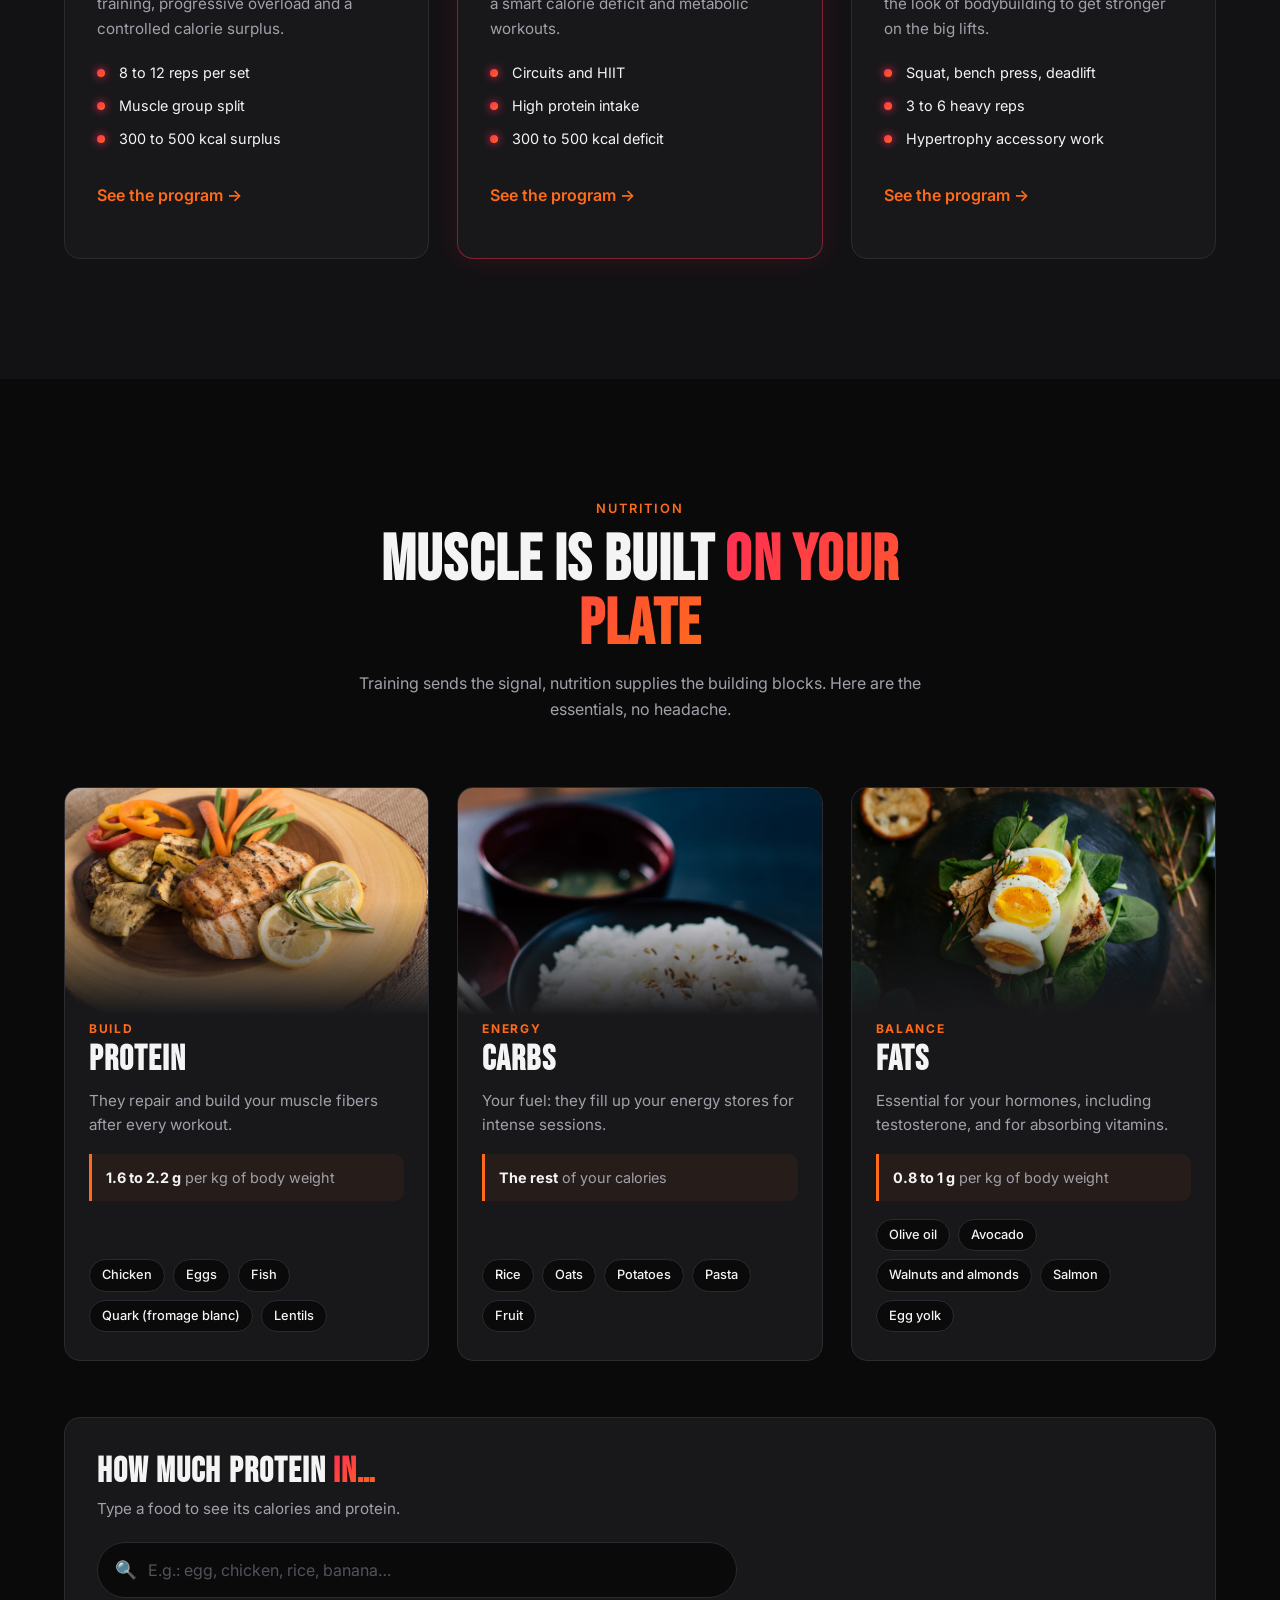
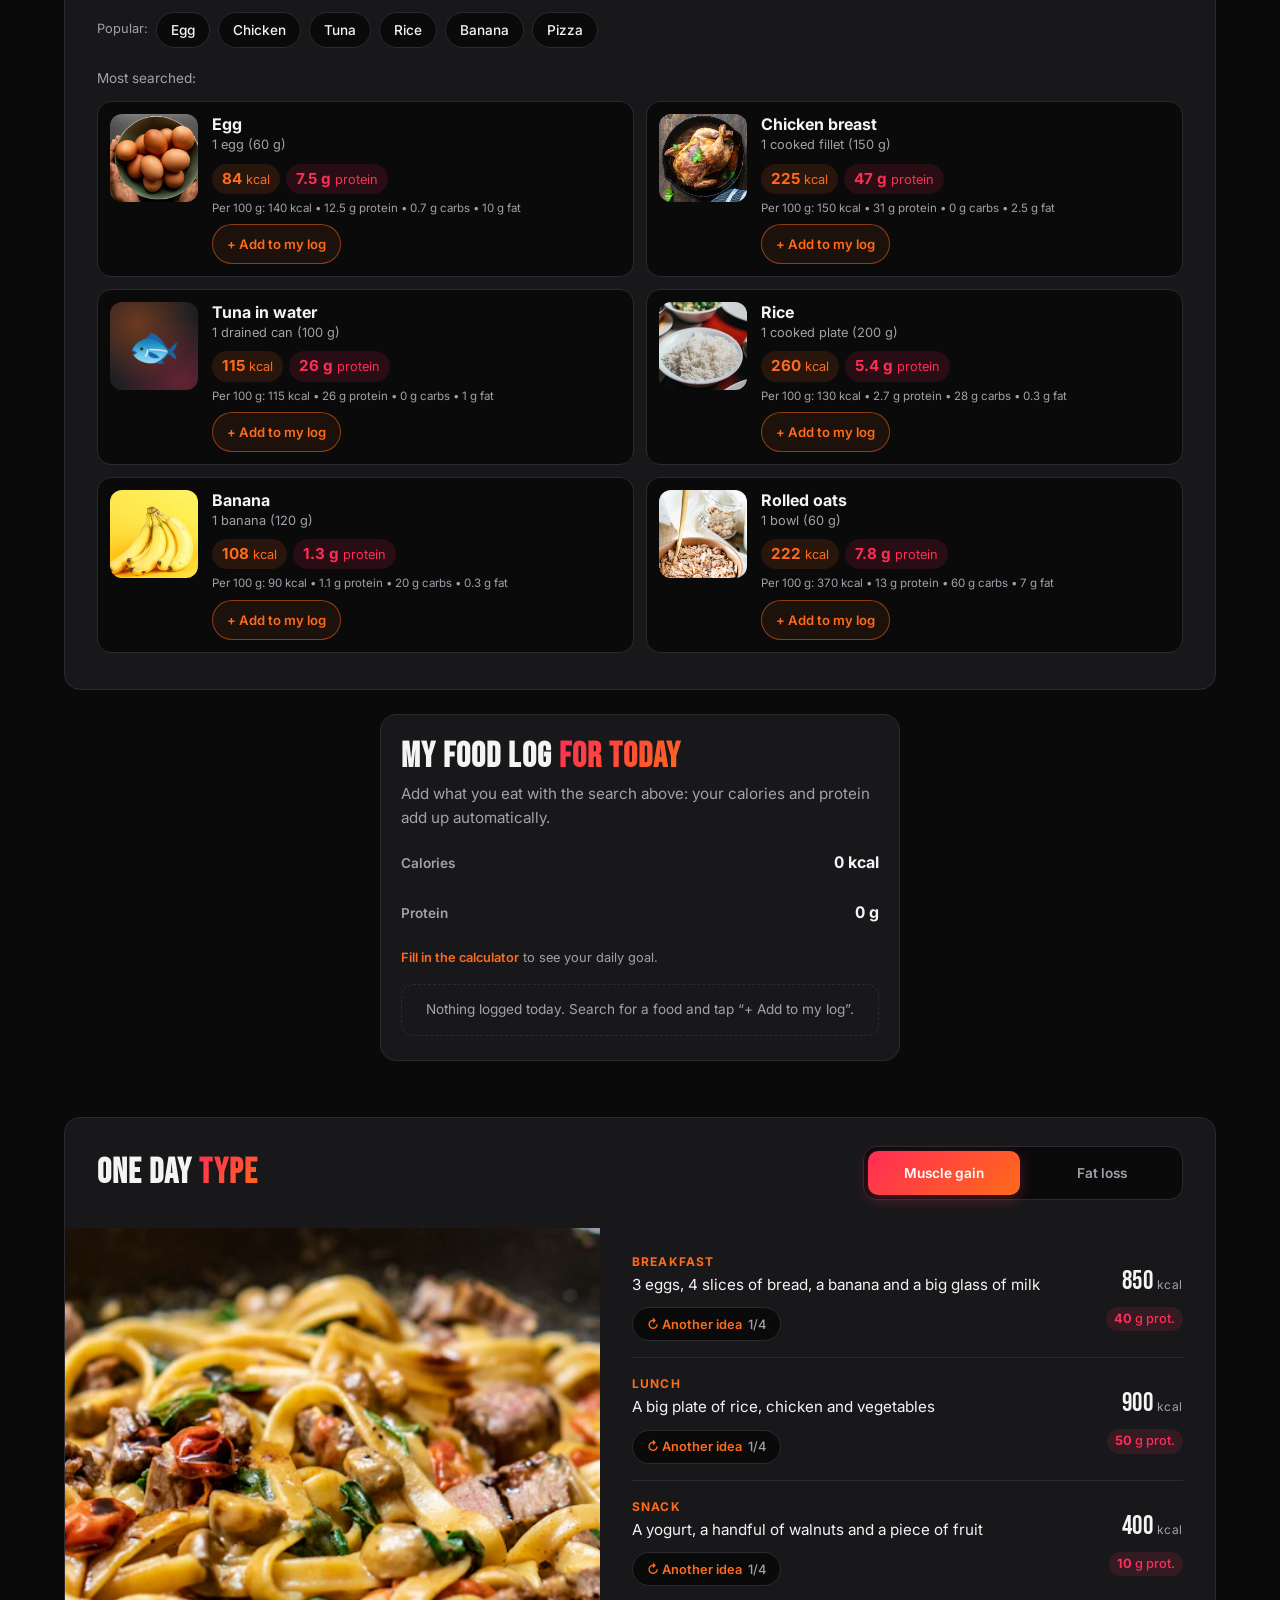
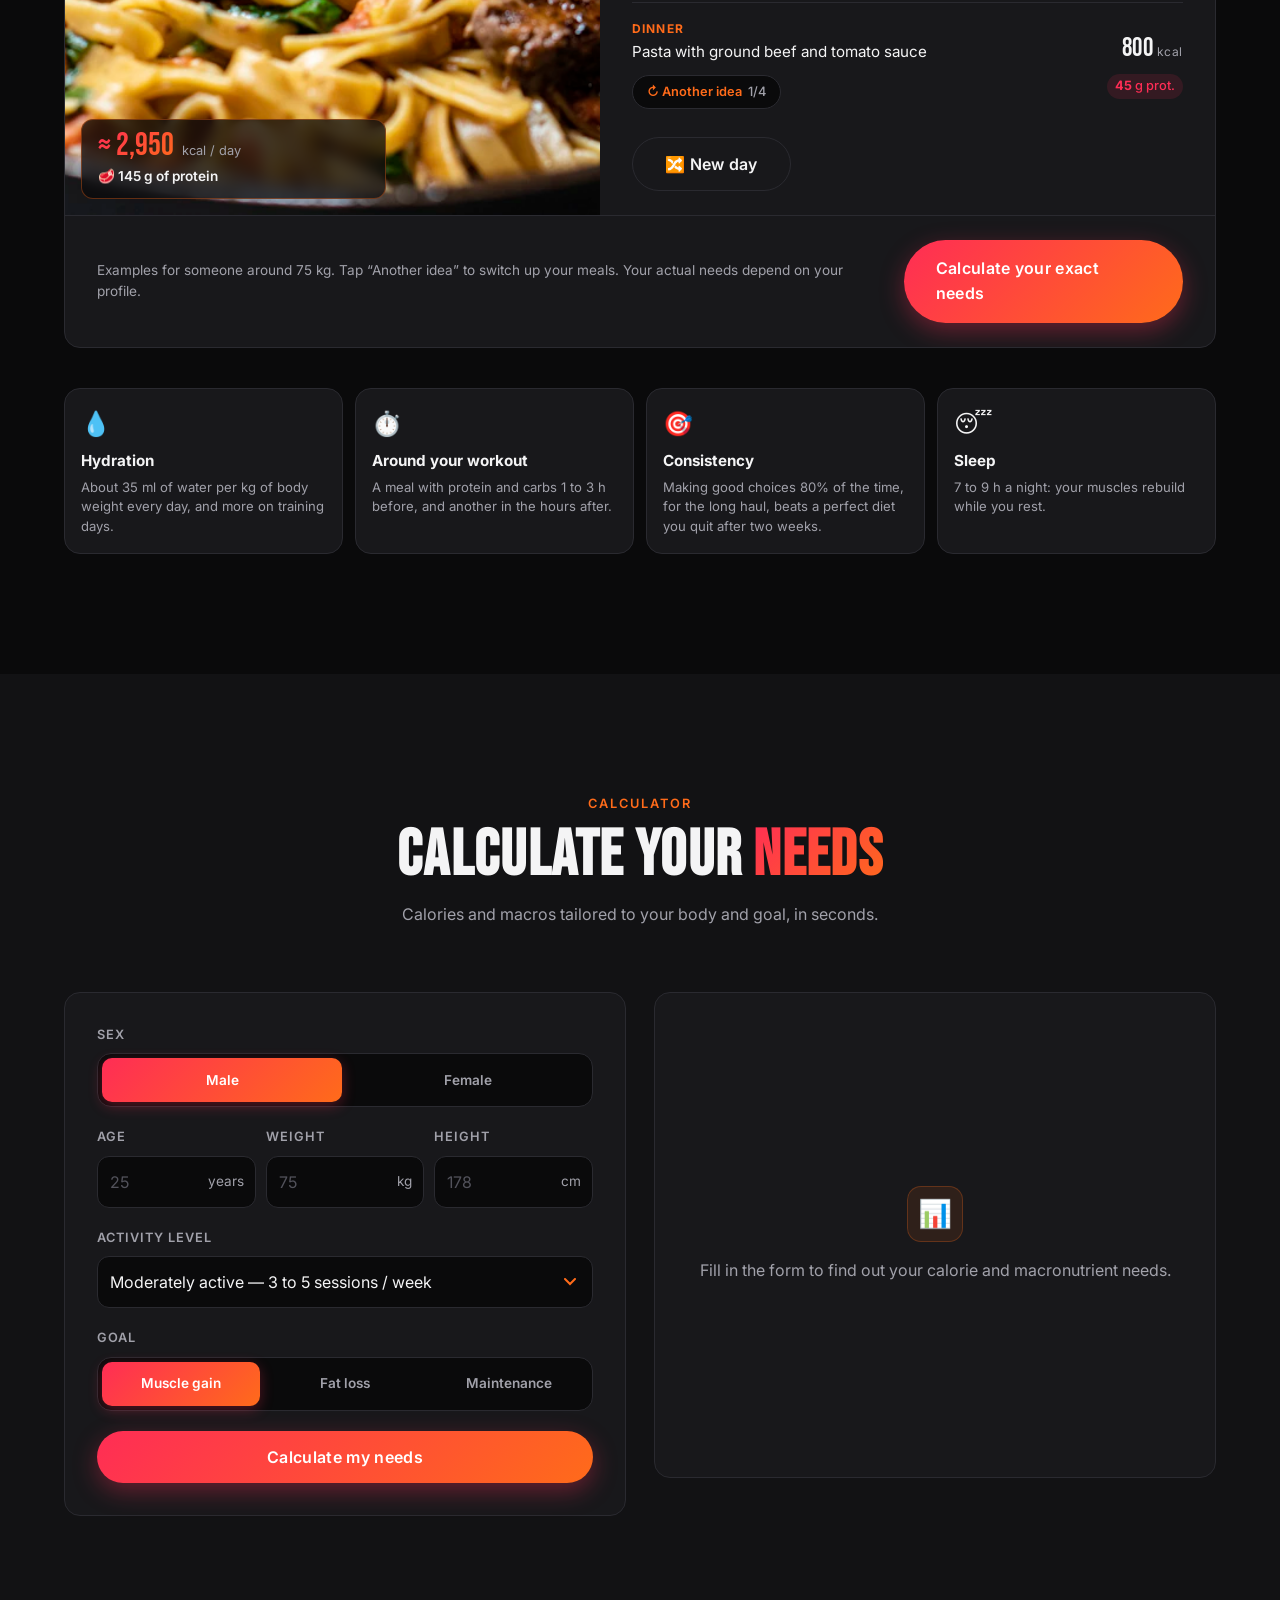
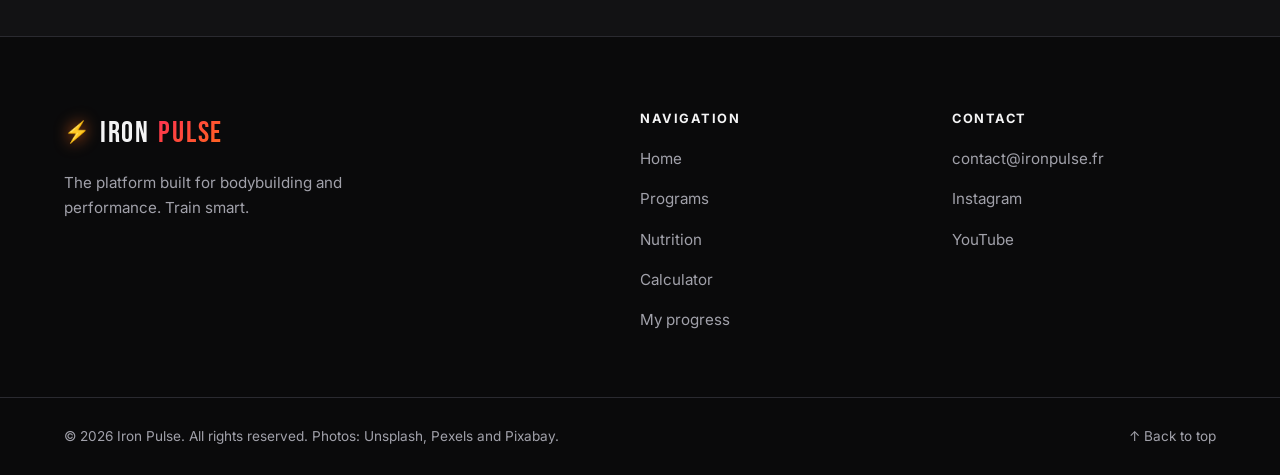
==== commit 96b17e7e: "Échauffement calculé, programme personnalisé, semaine légère, journal du jour et 170 aliments Co-Aut" ====
--- a/public/index.html
+++ b/public/index.html
@@ -241,6 +241,27 @@
                     <ul class="search__results" id="aliment-resultats"></ul>
                 </div>
 
+                <div class="journal reveal" id="journal">
+                    <h3 class="search__title">Mon journal <span class="text-gradient">du jour</span></h3>
+                    <p class="search__subtitle">Ajoute ce que tu manges avec la recherche ci-dessus : tes calories et tes protéines se comptent toutes seules.</p>
+                    <div class="journal__jauges">
+                        <div class="jauge">
+                            <div class="jauge__tete"><span class="jauge__nom">Calories</span><strong class="jauge__valeur" id="jauge-kcal-valeur" dir="ltr">0</strong></div>
+                            <div class="jauge__barre" role="progressbar" aria-valuemin="0" aria-valuemax="100"><span class="jauge__remplissage" id="jauge-kcal"></span></div>
+                            <span class="jauge__reste" id="jauge-kcal-reste"></span>
+                        </div>
+                        <div class="jauge">
+                            <div class="jauge__tete"><span class="jauge__nom">Protéines</span><strong class="jauge__valeur" id="jauge-prot-valeur" dir="ltr">0</strong></div>
+                            <div class="jauge__barre" role="progressbar" aria-valuemin="0" aria-valuemax="100"><span class="jauge__remplissage" id="jauge-prot"></span></div>
+                            <span class="jauge__reste" id="jauge-prot-reste"></span>
+                        </div>
+                    </div>
+                    <p class="journal__macros" id="journal-macros"></p>
+                    <p class="journal__objectif" id="journal-objectif"></p>
+                    <ul class="journal__liste" id="journal-liste"></ul>
+                    <p class="journal__vide" id="journal-vide">Rien de noté aujourd'hui. Cherche un aliment et touche « + Ajouter à mon journal ».</p>
+                </div>
+
                 <div class="day reveal">
                     <div class="day__head">
                         <h3 class="day__title">Une journée <span class="text-gradient">type</span></h3>
--- a/public/style.css
+++ b/public/style.css
@@ -3869,3 +3869,1015 @@
     font-weight: 800;
     letter-spacing: 0;
 }
+
+/* ---------- Sauvegarde en ligne (page Progrès) ---------- */
+#sauvegarde {
+    scroll-margin-top: calc(var(--header-h) + 16px);
+}
+
+.vide__lien {
+    display: inline-flex;
+    align-items: center;
+    min-height: 44px;
+    margin-top: 12px;
+    font-size: 0.9rem;
+    font-weight: 600;
+    color: var(--neon-orange);
+}
+
+.cloud__statut {
+    margin-bottom: 14px;
+    padding: 12px 14px;
+    border-radius: 12px;
+    font-size: 0.9rem;
+    font-weight: 600;
+}
+
+.cloud__statut--ok {
+    background: rgba(74, 222, 128, 0.1);
+    color: #86efac;
+}
+
+.cloud__statut--attente {
+    background: rgba(255, 107, 26, 0.1);
+    color: #fdba74;
+}
+
+.cloud__statut--alerte {
+    background: rgba(255, 45, 85, 0.1);
+    color: #fda4af;
+}
+
+.cloud__code {
+    display: grid;
+    gap: 8px;
+    padding: 16px;
+    border: 1px dashed rgba(255, 107, 26, 0.5);
+    border-radius: 14px;
+    background: var(--bg);
+    text-align: center;
+}
+
+.cloud__code-libelle {
+    font-size: 0.75rem;
+    font-weight: 600;
+    letter-spacing: 0.08em;
+    text-transform: uppercase;
+    color: var(--text-muted);
+}
+
+.cloud__code-valeur {
+    font-family: ui-monospace, 'Cascadia Mono', 'SF Mono', Menlo, Consolas, monospace;
+    font-size: 1.5rem;
+    font-weight: 700;
+    letter-spacing: 0.08em;
+    color: var(--text);
+    user-select: all;
+}
+
+.cloud__code-actions {
+    display: flex;
+    justify-content: center;
+    gap: 8px;
+}
+
+.cloud__alerte {
+    margin-top: 12px;
+    font-size: 0.82rem;
+    line-height: 1.5;
+    color: var(--text-muted);
+}
+
+.cloud__retrouver {
+    display: grid;
+    gap: 10px;
+    margin-top: 16px;
+    padding: 16px;
+    border: 1px solid var(--border);
+    border-radius: 14px;
+    background: var(--bg);
+}
+
+/* 16px minimum : évite le zoom automatique sur iPhone au focus */
+.cloud__saisie {
+    width: 100%;
+    height: 52px;
+    padding: 0 14px;
+    border: 1px solid var(--border);
+    border-radius: 12px;
+    background: var(--surface);
+    color: var(--text);
+    font-family: ui-monospace, 'Cascadia Mono', 'SF Mono', Menlo, Consolas, monospace;
+    font-size: 18px;
+    letter-spacing: 0.1em;
+    text-align: center;
+    text-transform: uppercase;
+}
+
+.cloud__saisie:focus {
+    outline: none;
+    border-color: var(--neon-orange);
+    box-shadow: 0 0 0 3px rgba(255, 107, 26, 0.2);
+}
+
+.cloud__desactiver {
+    color: var(--text-muted);
+}
+
+#sauvegarde .detail {
+    margin-top: 16px;
+}
+
+#sauvegarde .detail .bloc__texte {
+    margin-top: 0;
+}
+
+#sauvegarde .detail .donnees__actions {
+    margin-bottom: 8px;
+}
+
+/* ==========================================================
+   RECORDS — message « Nouveau record ! » avec confettis
+   ========================================================== */
+.toast {
+    position: fixed;
+    top: calc(env(safe-area-inset-top) + 12px);
+    left: 50%;
+    z-index: 150;
+    display: flex;
+    align-items: center;
+    gap: 12px;
+    width: min(92vw, 420px);
+    padding: 14px 16px;
+    border: 1px solid rgba(255, 190, 11, 0.55);
+    border-radius: 16px;
+    background:
+        radial-gradient(ellipse at left, rgba(255, 190, 11, 0.18), transparent 70%),
+        rgba(24, 24, 27, 0.97);
+    box-shadow: 0 16px 40px rgba(0, 0, 0, 0.6), 0 0 30px rgba(255, 190, 11, 0.25);
+    opacity: 0;
+    transform: translate(-50%, -140%);
+    pointer-events: none;
+    transition: opacity 0.3s ease, transform 0.45s cubic-bezier(0.2, 0.9, 0.3, 1.25);
+}
+
+.toast--visible {
+    opacity: 1;
+    transform: translate(-50%, 0);
+}
+
+.toast__icone {
+    flex-shrink: 0;
+    font-size: 2rem;
+    filter: drop-shadow(0 0 10px rgba(255, 190, 11, 0.7));
+}
+
+.toast__texte {
+    display: flex;
+    flex-direction: column;
+    min-width: 0;
+}
+
+.toast__texte strong {
+    font-size: 1.05rem;
+    color: #ffd166;
+}
+
+.toast__texte span {
+    font-size: 0.9rem;
+    color: var(--text);
+}
+
+.toast__confettis {
+    position: absolute;
+    left: 34px;
+    top: 50%;
+    pointer-events: none;
+}
+
+.toast__confetti {
+    position: absolute;
+    width: 6px;
+    height: 10px;
+    border-radius: 2px;
+    background: var(--neon-orange);
+    opacity: 0;
+}
+
+.toast__confetti:nth-child(3n) { background: #ffd166; }
+.toast__confetti:nth-child(3n + 1) { background: var(--neon-red); }
+
+.toast--visible .toast__confetti {
+    animation: confetti 0.9s ease-out var(--delai) forwards;
+}
+
+@keyframes confetti {
+    0%   { opacity: 1; transform: rotate(var(--angle)) translateY(0) scale(1); }
+    100% { opacity: 0; transform: rotate(var(--angle)) translateY(-46px) scale(0.6); }
+}
+
+/* Récapitulatif des records dans le bilan de fin de séance */
+.guide__records {
+    width: 100%;
+    max-width: 420px;
+    padding: 14px 16px;
+    border: 1px solid rgba(255, 190, 11, 0.45);
+    border-radius: 14px;
+    background: rgba(255, 190, 11, 0.08);
+    text-align: left;
+}
+
+.guide__records strong {
+    display: block;
+    margin-bottom: 6px;
+    color: #ffd166;
+}
+
+.guide__records ul {
+    list-style: none;
+    display: grid;
+    gap: 4px;
+    font-size: 0.9rem;
+}
+
+/* ==========================================================
+   OUTILS DE CHARGE — fenêtre glissant du bas
+   ========================================================== */
+body.outil-ouvert {
+    overflow: hidden;
+}
+
+.outil {
+    position: fixed;
+    inset: 0;
+    z-index: 140;
+    display: flex;
+    align-items: flex-end;
+    justify-content: center;
+}
+
+.outil__fond {
+    position: absolute;
+    inset: 0;
+    background: rgba(0, 0, 0, 0.65);
+    backdrop-filter: blur(4px);
+    -webkit-backdrop-filter: blur(4px);
+}
+
+.outil__panneau {
+    position: relative;
+    width: 100%;
+    max-width: 560px;
+    max-height: 90vh;
+    max-height: 90svh;
+    overflow-y: auto;
+    padding: 18px 16px max(20px, env(safe-area-inset-bottom));
+    border: 1px solid var(--border);
+    border-bottom: none;
+    border-radius: 22px 22px 0 0;
+    background: var(--surface);
+    box-shadow: 0 -16px 40px rgba(0, 0, 0, 0.5);
+    animation: outilMonte 0.35s cubic-bezier(0.2, 0.9, 0.3, 1);
+}
+
+@keyframes outilMonte {
+    from { transform: translateY(40px); opacity: 0; }
+    to   { transform: translateY(0); opacity: 1; }
+}
+
+.outil__tete {
+    display: flex;
+    align-items: center;
+    justify-content: space-between;
+    gap: 12px;
+    margin-bottom: 14px;
+}
+
+.outil__titre {
+    font-family: var(--font-title);
+    font-size: 1.8rem;
+    line-height: 1.1;
+    letter-spacing: 0.02em;
+}
+
+.outil__onglets {
+    margin-bottom: 18px;
+}
+
+.outil__section {
+    display: grid;
+    gap: 14px;
+}
+
+.field-row--2 {
+    grid-template-columns: repeat(2, 1fr);
+}
+
+.outil__resultat {
+    font-size: 0.95rem;
+    font-weight: 600;
+    line-height: 1.5;
+    color: var(--text);
+}
+
+.outil__note {
+    font-size: 0.78rem;
+    line-height: 1.5;
+    color: var(--text-muted);
+}
+
+.outil__max {
+    display: flex;
+    flex-direction: column;
+    align-items: center;
+    gap: 2px;
+    padding: 16px;
+    border: 1px solid rgba(255, 107, 26, 0.4);
+    border-radius: 14px;
+    background: var(--bg);
+}
+
+.outil__max span {
+    font-size: 0.8rem;
+    color: var(--text-muted);
+}
+
+.outil__max strong {
+    font-size: 2.2rem;
+    line-height: 1.1;
+    color: var(--text);
+}
+
+.outil__max small {
+    font-size: 0.78rem;
+    color: #fdba74;
+}
+
+.outil__table {
+    margin-top: 6px;
+}
+
+/* Dessin d'une moitié de barre : la barre, la butée, puis les disques du plus lourd au plus léger */
+.barre-dessin {
+    display: flex;
+    align-items: center;
+    height: 120px;
+    padding: 0 8px;
+    border-radius: 14px;
+    background: var(--bg);
+    overflow-x: auto;
+}
+
+.barre-dessin:empty {
+    display: none;
+}
+
+.barre-dessin__barre {
+    flex: 0 0 48px;
+    height: 10px;
+    border-radius: 5px 0 0 5px;
+    background: linear-gradient(180deg, #d4d4d8, #71717a);
+}
+
+.barre-dessin__butee {
+    flex: 0 0 8px;
+    height: 34px;
+    border-radius: 3px;
+    background: linear-gradient(180deg, #d4d4d8, #71717a);
+}
+
+.barre-dessin__disque {
+    flex: 0 0 auto;
+    display: grid;
+    place-items: center;
+    width: 22px;
+    height: var(--hauteur);
+    margin-left: 2px;
+    border-radius: 4px;
+    background: var(--couleur);
+    box-shadow: inset -3px 0 0 rgba(0, 0, 0, 0.25);
+    font-size: 0.6rem;
+    font-weight: 700;
+    color: #0a0a0b;
+    writing-mode: vertical-rl;
+    transform: rotate(180deg);
+}
+
+.barre-dessin__manchon {
+    flex: 1 0 24px;
+    height: 16px;
+    margin-left: 2px;
+    border-radius: 0 4px 4px 0;
+    background: linear-gradient(180deg, #e4e4e7, #a1a1aa);
+}
+
+/* Boutons qui ouvrent les outils */
+.guide__outils {
+    margin-bottom: 12px;
+}
+
+.seance__outils {
+    min-height: 44px;
+    margin-top: 6px;
+    padding: 6px 12px;
+    border: none;
+    background: none;
+    color: var(--neon-orange);
+    font-family: var(--font-body);
+    font-size: 0.88rem;
+    font-weight: 600;
+    cursor: pointer;
+}
+
+.progres__outils {
+    margin: 0 0 14px;
+}
+
+/* ==========================================================
+   POIDS DU CORPS (page Progrès)
+   ========================================================== */
+.pesee {
+    margin-bottom: 16px;
+}
+
+.pesee__ligne {
+    display: grid;
+    grid-template-columns: 1fr auto;
+    gap: 10px;
+}
+
+.pesee__ligne .btn {
+    width: auto;
+    min-height: 52px;
+}
+
+.detail__supprimer {
+    width: 36px;
+    height: 36px;
+    border: 1px solid var(--border);
+    border-radius: 50%;
+    background: none;
+    color: var(--text-muted);
+    cursor: pointer;
+}
+
+.detail__table td:has(.detail__supprimer) {
+    text-align: right;
+}
+
+.visuellement-cache {
+    position: absolute;
+    width: 1px;
+    height: 1px;
+    overflow: hidden;
+    clip-path: inset(50%);
+    white-space: nowrap;
+}
+
+@media (hover: hover) {
+    .detail__supprimer:hover {
+        border-color: var(--neon-red);
+        color: var(--neon-red);
+    }
+
+    .seance__outils:hover {
+        text-decoration: underline;
+    }
+}
+
+@media (min-width: 600px) {
+    .outil {
+        align-items: center;
+    }
+
+    .outil__panneau {
+        border-bottom: 1px solid var(--border);
+        border-radius: 22px;
+        padding: 24px;
+    }
+}
+
+[lang="he"] .outil__titre {
+    font-weight: 800;
+    letter-spacing: 0;
+}
+
+/* ==========================================================
+   JOURNAL DU JOUR (accueil, nutrition)
+   ========================================================== */
+.journal {
+    max-width: 520px;
+    margin: 24px auto 0;
+    padding: 24px 20px;
+    background: var(--surface);
+    border: 1px solid var(--border);
+    border-radius: var(--radius);
+}
+
+.journal__jauges {
+    display: grid;
+    gap: 16px;
+}
+
+.jauge__tete {
+    display: flex;
+    align-items: baseline;
+    justify-content: space-between;
+    gap: 12px;
+    margin-bottom: 8px;
+}
+
+.jauge__nom {
+    font-size: 0.85rem;
+    font-weight: 600;
+    color: var(--text-muted);
+}
+
+.jauge__valeur {
+    font-size: 1rem;
+    font-variant-numeric: tabular-nums;
+}
+
+.jauge__barre {
+    height: 10px;
+    border-radius: 999px;
+    background: var(--bg);
+    border: 1px solid var(--border);
+    overflow: hidden;
+}
+
+.jauge__remplissage {
+    display: block;
+    width: 0;
+    height: 100%;
+    border-radius: 999px;
+    background: var(--gradient);
+    transition: width 0.6s cubic-bezier(0.4, 0, 0.2, 1);
+}
+
+.jauge__reste {
+    display: block;
+    margin-top: 6px;
+    font-size: 0.78rem;
+    color: var(--text-muted);
+}
+
+.jauge__reste:empty {
+    display: none;
+}
+
+.journal__macros,
+.journal__objectif {
+    margin-top: 14px;
+    font-size: 0.8rem;
+    color: var(--text-muted);
+}
+
+.journal__macros:empty {
+    display: none;
+}
+
+.journal__objectif a {
+    color: var(--neon-orange);
+    font-weight: 600;
+}
+
+.journal__liste {
+    list-style: none;
+    display: grid;
+    gap: 8px;
+    margin-top: 16px;
+}
+
+.journal__liste:empty {
+    display: none;
+}
+
+.journal__ligne {
+    display: grid;
+    grid-template-columns: 1fr auto auto;
+    align-items: center;
+    gap: 12px;
+    padding: 10px 12px;
+    background: var(--bg);
+    border: 1px solid var(--border);
+    border-radius: 12px;
+}
+
+.journal__nom,
+.journal__chiffres {
+    display: flex;
+    flex-direction: column;
+    min-width: 0;
+    font-size: 0.92rem;
+    font-weight: 600;
+}
+
+.journal__chiffres {
+    align-items: flex-end;
+    font-weight: 400;
+    white-space: nowrap;
+}
+
+.journal__nom small,
+.journal__chiffres small {
+    font-size: 0.75rem;
+    font-weight: 400;
+    color: var(--text-muted);
+}
+
+.journal__vide {
+    margin-top: 16px;
+    padding: 14px;
+    border: 1px dashed var(--border);
+    border-radius: 12px;
+    font-size: 0.85rem;
+    color: var(--text-muted);
+    text-align: center;
+}
+
+/* Bouton « + Ajouter à mon journal » sur chaque aliment trouvé */
+.aliment__ajout {
+    min-height: 40px;
+    margin-top: 8px;
+    padding: 6px 14px;
+    border: 1px solid rgba(255, 107, 26, 0.5);
+    border-radius: 999px;
+    background: rgba(255, 107, 26, 0.08);
+    color: var(--neon-orange);
+    font-family: var(--font-body);
+    font-size: 0.82rem;
+    font-weight: 600;
+    cursor: pointer;
+}
+
+.aliment__ajout:active {
+    transform: scale(0.96);
+}
+
+/* Fenêtre « Ajouter à mon journal » (même cadre que les outils de charge) */
+.ajout {
+    display: grid;
+    gap: 16px;
+}
+
+.ajout__aliment {
+    margin-top: -6px;
+    font-size: 1rem;
+}
+
+.ajout__aliment span {
+    display: block;
+    font-size: 0.82rem;
+    color: var(--text-muted);
+}
+
+.ajout__groupe {
+    border: none;
+    min-width: 0;
+}
+
+.ajout__groupe legend {
+    margin-bottom: 8px;
+}
+
+.ajout__portions {
+    max-width: none;
+}
+
+.ajout__portions label {
+    font-size: 1.3rem;
+}
+
+.ajout__apercu {
+    display: flex;
+    flex-wrap: wrap;
+    gap: 8px;
+}
+
+.ajout .calc__error:empty {
+    display: none;
+}
+
+/* ==========================================================
+   PROGRAMME — échauffement calculé et semaine légère
+   ========================================================== */
+.seance__liens {
+    display: flex;
+    flex-wrap: wrap;
+    justify-content: center;
+    column-gap: 8px;
+}
+
+.seance__astuce {
+    display: block;
+    margin-top: 4px;
+    font-size: 0.8rem;
+}
+
+.guide__echauffement {
+    margin: 12px 0 0;
+    padding: 10px 12px;
+    border-left: 3px solid var(--neon-orange);
+    border-radius: 0 10px 10px 0;
+    background: rgba(255, 107, 26, 0.08);
+    font-size: 0.88rem;
+    color: var(--text-muted);
+}
+
+.guide__echauffement strong {
+    color: var(--text);
+}
+
+.recup {
+    display: grid;
+    gap: 8px;
+    margin: 16px 20px 0;
+    padding: 14px 16px;
+    border: 1px solid rgba(129, 140, 248, 0.45);
+    border-radius: 14px;
+    background: rgba(129, 140, 248, 0.08);
+    font-size: 0.88rem;
+    line-height: 1.5;
+    color: var(--text-muted);
+}
+
+.recup strong {
+    color: var(--text);
+}
+
+.recup--active {
+    border-color: rgba(129, 140, 248, 0.7);
+}
+
+.recup .seance__outils {
+    justify-self: start;
+    margin: 0;
+    padding: 6px 0;
+    color: #a5b4fc;
+}
+
+.recup__actions {
+    display: grid;
+    gap: 8px;
+    margin-top: 4px;
+}
+
+/* ==========================================================
+   PROGRAMME — « Mon programme » (éditeur)
+   ========================================================== */
+.freq__perso {
+    margin-top: 14px;
+}
+
+.freq__perso .chip-btn {
+    min-height: 44px;
+    padding: 8px 18px;
+    font-size: 0.9rem;
+    font-weight: 600;
+}
+
+.chip-btn--actif {
+    border-color: var(--neon-orange);
+    color: var(--neon-orange);
+}
+
+.perso {
+    padding: 24px 20px;
+    background: var(--surface);
+    border: 1px solid var(--border);
+    border-radius: var(--radius);
+}
+
+.perso__titre {
+    font-family: var(--font-title);
+    font-size: 2rem;
+    font-weight: 400;
+    letter-spacing: 0.03em;
+    line-height: 1;
+}
+
+.perso__intro {
+    margin: 8px 0 18px;
+    font-size: 0.9rem;
+    color: var(--text-muted);
+}
+
+.perso__jours {
+    display: grid;
+    grid-template-columns: repeat(7, 1fr);
+    gap: 6px;
+}
+
+.perso__jour {
+    display: flex;
+    flex-direction: column;
+    align-items: center;
+    justify-content: center;
+    min-height: 52px;
+    padding: 4px 2px;
+    border: 1px solid var(--border);
+    border-radius: 12px;
+    background: var(--bg);
+    color: var(--text-muted);
+    font-family: var(--font-body);
+    font-size: 0.85rem;
+    font-weight: 600;
+    cursor: pointer;
+    transition: background var(--transition), color var(--transition), border-color var(--transition);
+}
+
+.perso__jour[aria-pressed="true"] {
+    border-color: transparent;
+    background: var(--gradient);
+    color: #fff;
+    box-shadow: 0 4px 14px rgba(255, 45, 85, 0.3);
+}
+
+.perso__jour--repos {
+    border-style: dashed;
+    opacity: 0.55;
+    cursor: default;
+}
+
+.perso__jour small {
+    font-size: 0.62rem;
+    font-weight: 500;
+}
+
+.perso__seance {
+    margin-top: 18px;
+    padding: 14px;
+    border: 1px solid var(--border);
+    border-radius: 14px;
+    background: var(--bg);
+}
+
+.perso__seance-tete {
+    display: flex;
+    align-items: center;
+    gap: 10px;
+    margin-bottom: 12px;
+}
+
+.perso__seance-jour {
+    flex-shrink: 0;
+    display: grid;
+    place-items: center;
+    min-width: 48px;
+    height: 32px;
+    padding: 0 8px;
+    border-radius: 999px;
+    background: rgba(255, 107, 26, 0.12);
+    color: var(--neon-orange);
+    font-size: 0.8rem;
+    font-weight: 700;
+}
+
+/* 16px minimum : évite le zoom automatique d'iOS au focus */
+.perso__nom {
+    flex: 1;
+    min-width: 0;
+    height: 44px;
+    padding: 0 12px;
+    border: 1px solid var(--border);
+    border-radius: 10px;
+    background: var(--surface);
+    color: var(--text);
+    font-family: var(--font-body);
+    font-size: 16px;
+    font-weight: 600;
+}
+
+.perso__nom:focus {
+    outline: none;
+    border-color: var(--neon-orange);
+}
+
+.perso__exos {
+    list-style: none;
+    display: grid;
+    gap: 6px;
+    margin-bottom: 10px;
+}
+
+.perso__exo {
+    display: grid;
+    grid-template-columns: auto 1fr auto;
+    align-items: center;
+    gap: 10px;
+    padding: 6px 6px 6px 10px;
+    border: 1px solid var(--border);
+    border-radius: 10px;
+    background: var(--surface);
+}
+
+.perso__num {
+    font-family: var(--font-title);
+    font-size: 1.3rem;
+    color: var(--neon-orange);
+}
+
+.perso__exo-nom {
+    display: flex;
+    flex-direction: column;
+    min-width: 0;
+    font-size: 0.9rem;
+    font-weight: 600;
+    line-height: 1.3;
+}
+
+.perso__exo-nom small {
+    font-size: 0.75rem;
+    font-weight: 400;
+    color: var(--text-muted);
+}
+
+.perso__exo-actions {
+    display: flex;
+}
+
+.perso__exo-actions button {
+    width: 40px;
+    height: 44px;
+    border: none;
+    border-radius: 8px;
+    background: none;
+    color: var(--text-muted);
+    font-family: var(--font-body);
+    font-size: 1.05rem;
+    font-weight: 700;
+    cursor: pointer;
+}
+
+.perso__exo-actions button:disabled {
+    opacity: 0.25;
+    cursor: default;
+}
+
+.perso__exo-actions button[data-retirer] {
+    color: #fda4af;
+}
+
+.perso__ajout {
+    width: 100%;
+}
+
+.perso__vide {
+    margin: 4px 0 10px;
+    font-size: 0.85rem;
+    color: var(--text-muted);
+}
+
+.perso__erreur {
+    margin-top: 14px;
+    color: var(--neon-red);
+    font-size: 0.9rem;
+    font-weight: 500;
+}
+
+.perso__erreur:empty {
+    display: none;
+}
+
+.perso__actions {
+    display: grid;
+    gap: 10px;
+    margin-top: 20px;
+}
+
+.perso .seance__reset {
+    margin: 12px auto 0;
+}
+
+@media (hover: hover) {
+    .aliment__ajout:hover {
+        background: rgba(255, 107, 26, 0.16);
+    }
+
+    .perso__jour:not(.perso__jour--repos):hover {
+        border-color: var(--neon-orange);
+    }
+
+    .perso__exo-actions button:not(:disabled):hover {
+        background: var(--surface-hover);
+        color: var(--text);
+    }
+}
+
+@media (min-width: 600px) {
+    .recup__actions,
+    .perso__actions {
+        grid-template-columns: auto auto;
+        justify-content: start;
+    }
+
+    .perso {
+        padding: 28px;
+    }
+}
+
+[lang="he"] .perso__titre {
+    font-weight: 800;
+    letter-spacing: 0;
+}
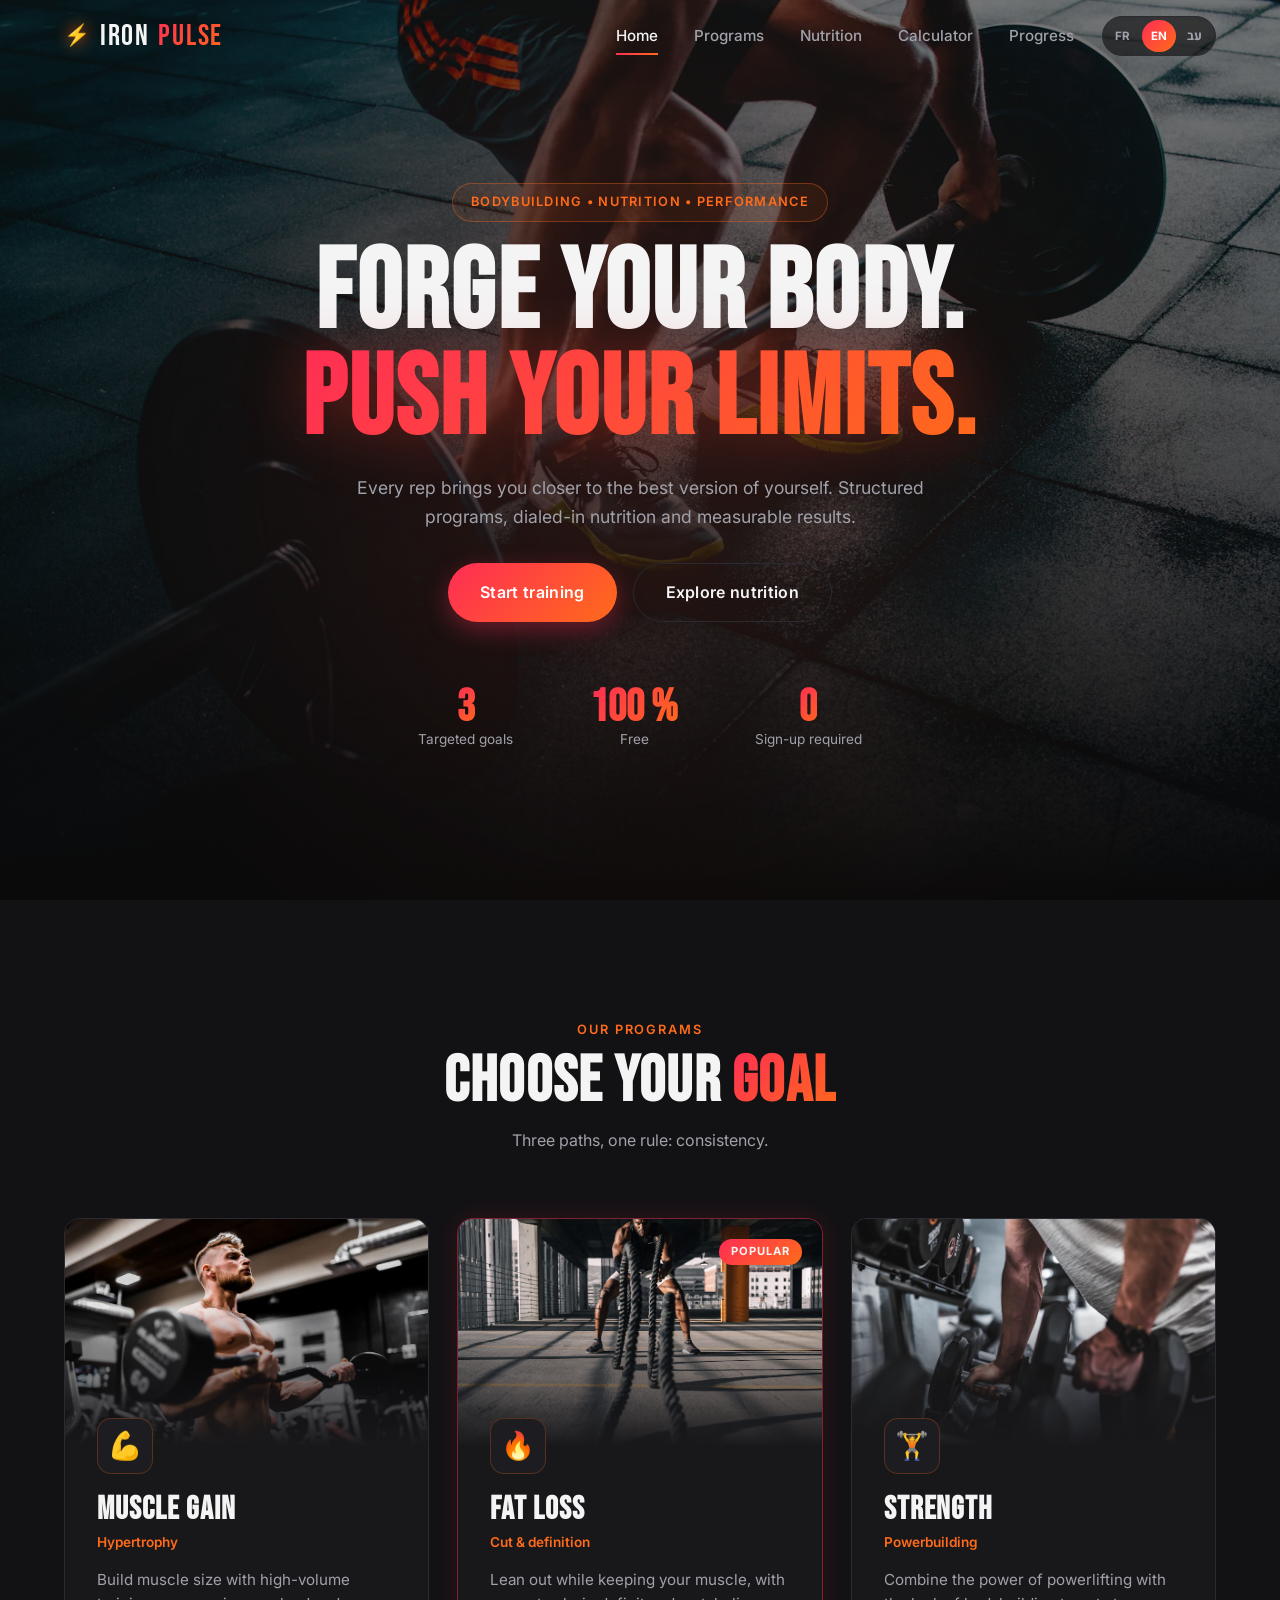
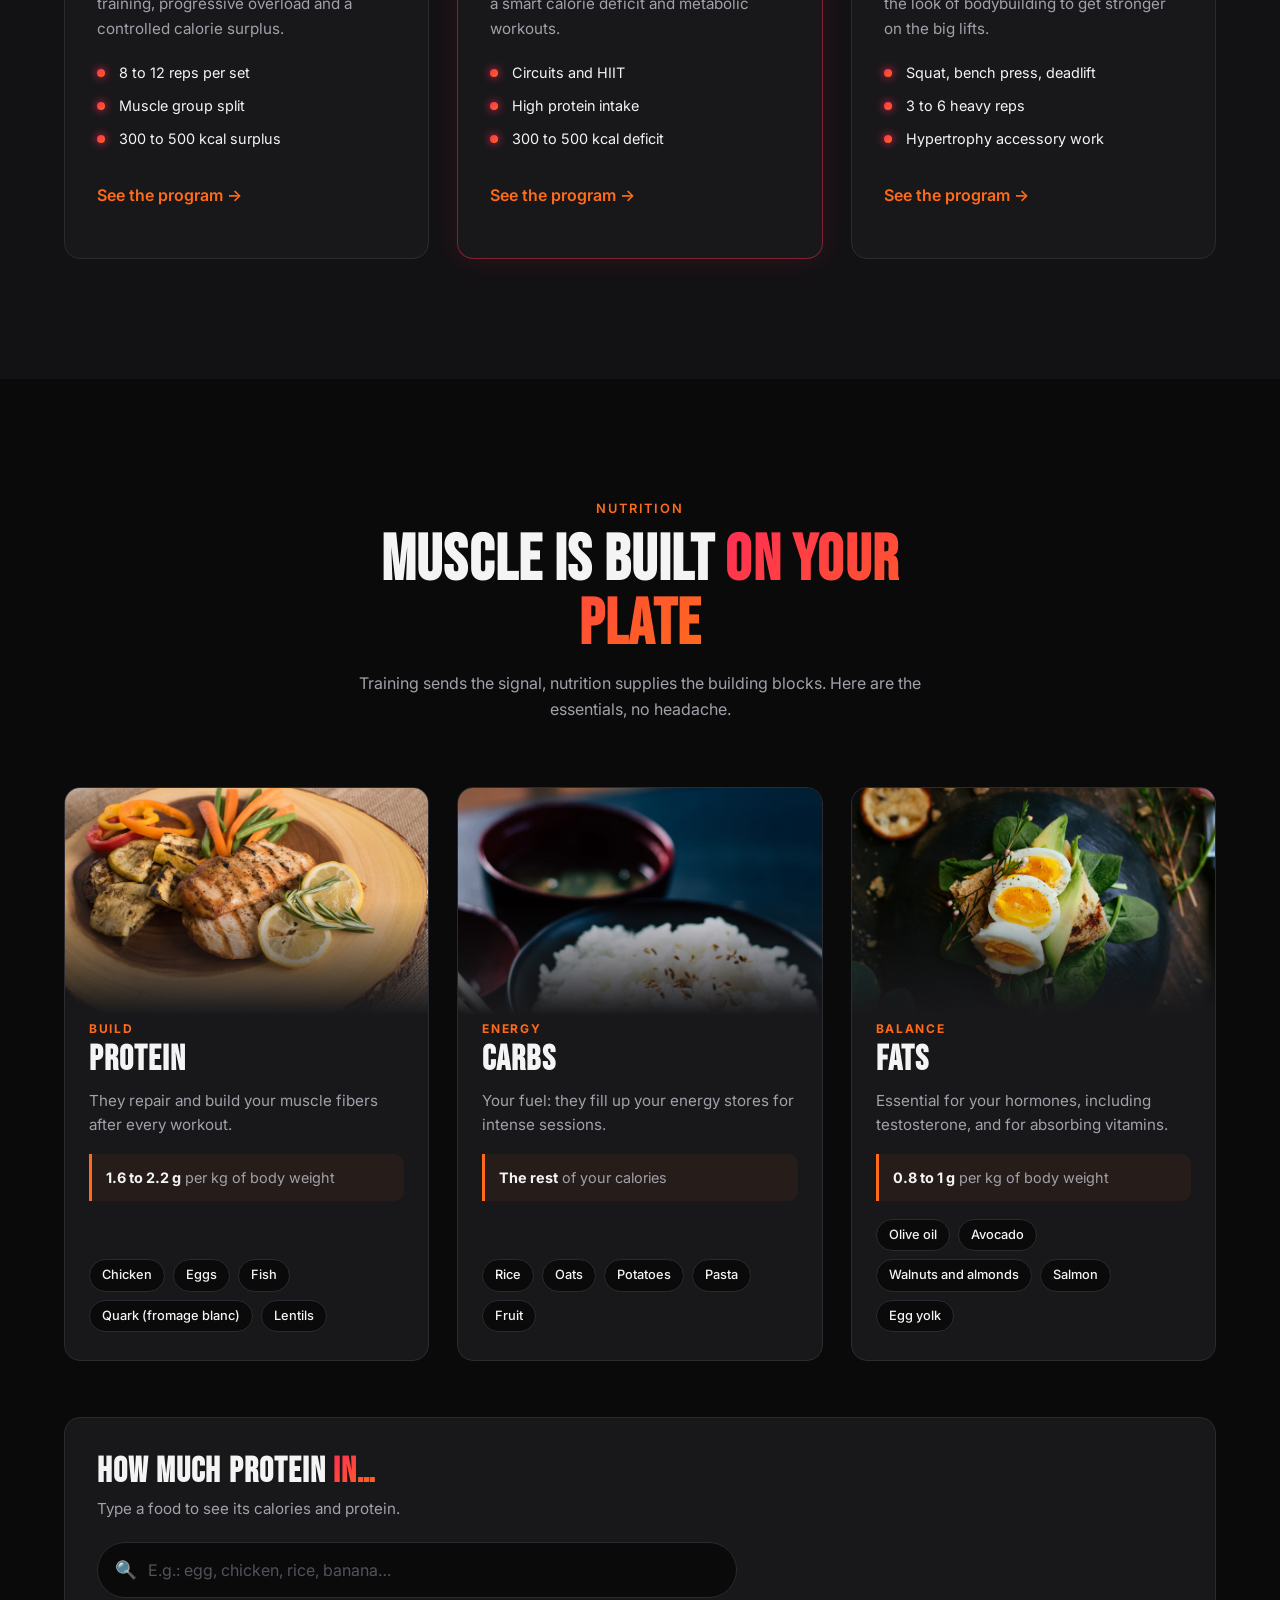
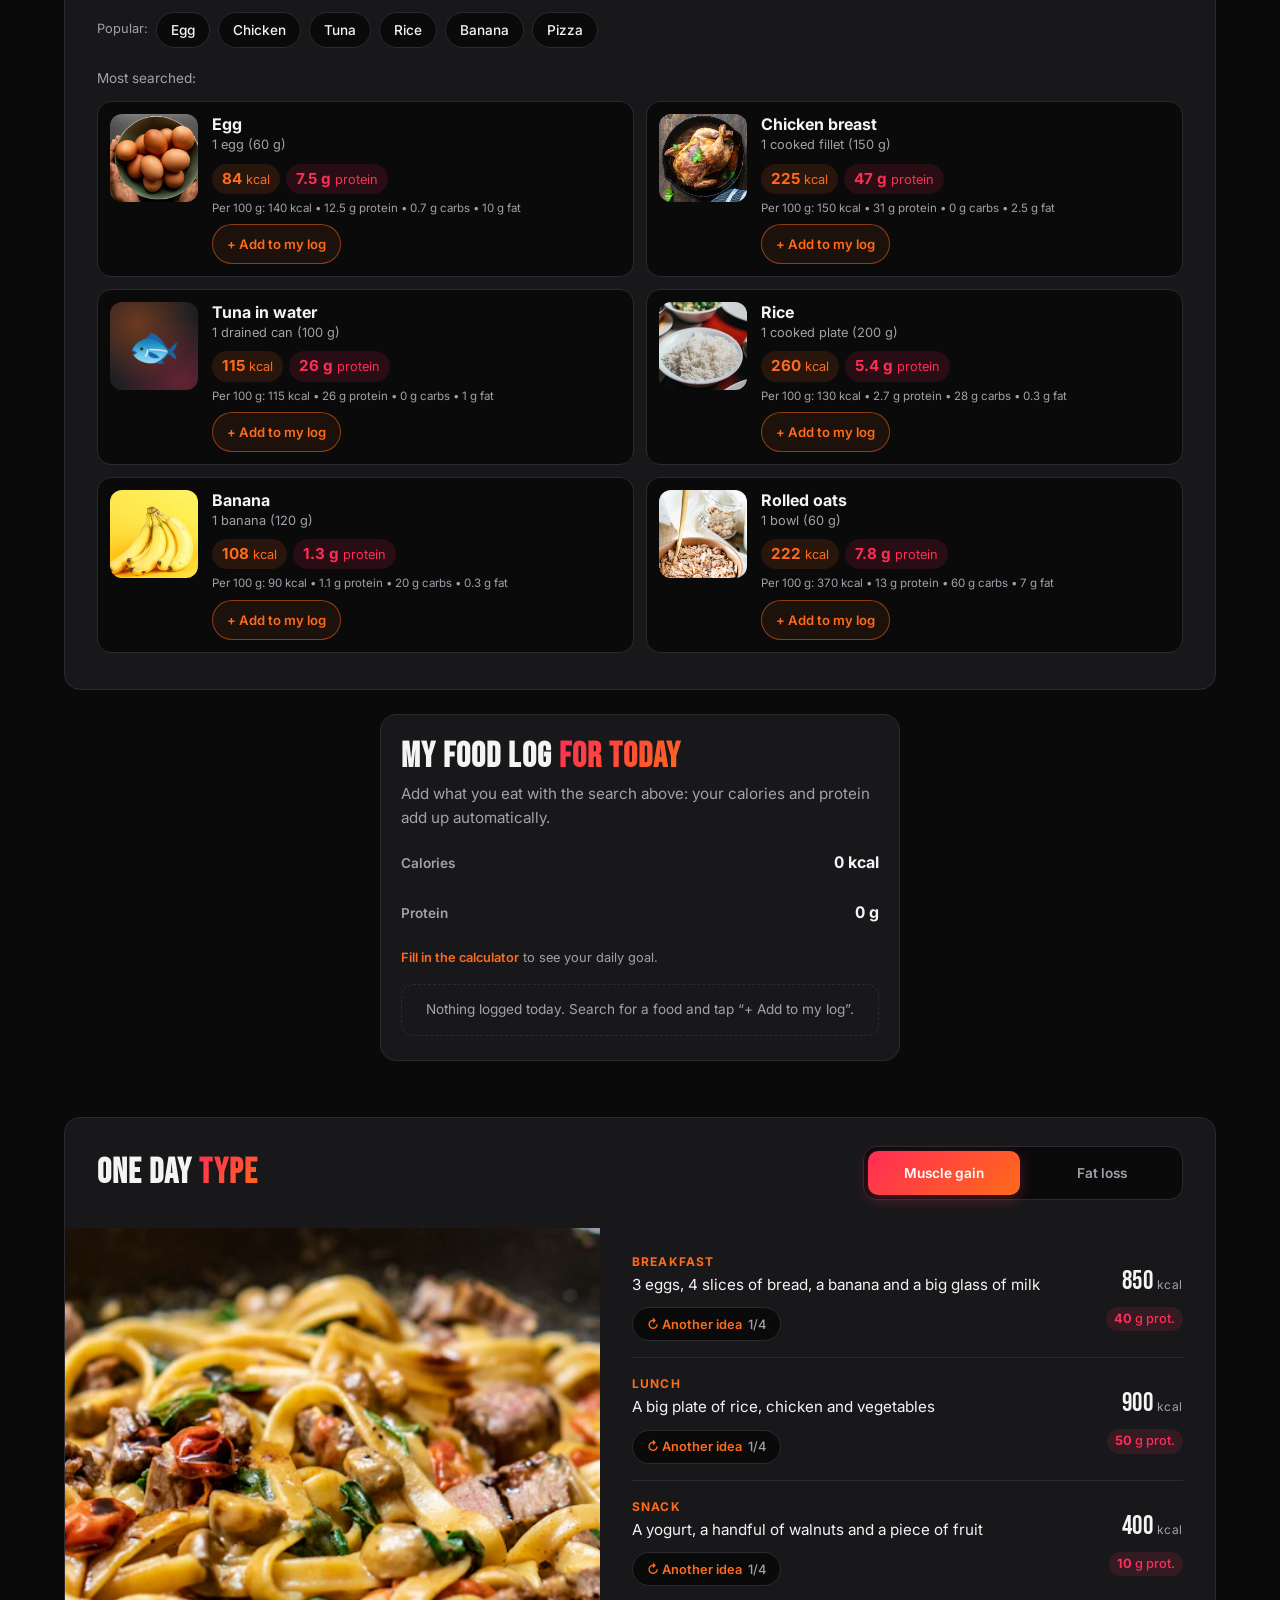
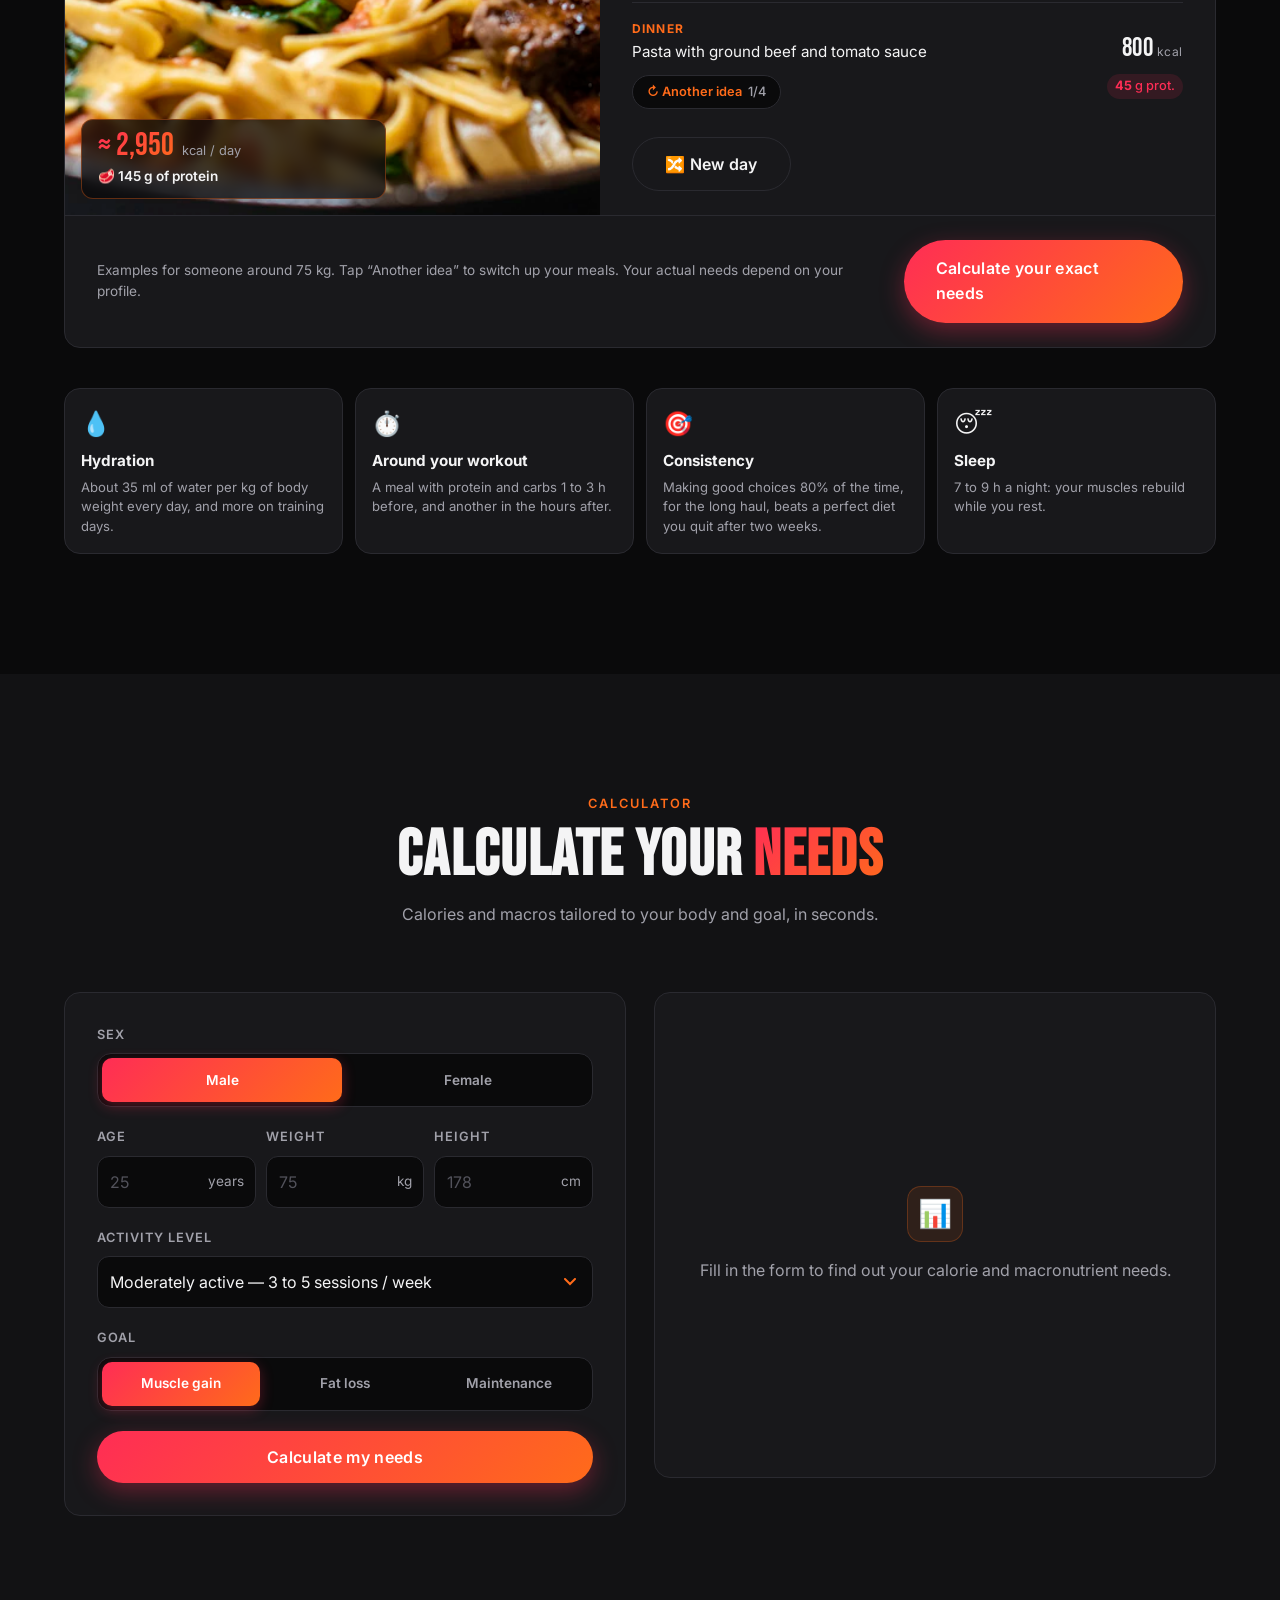
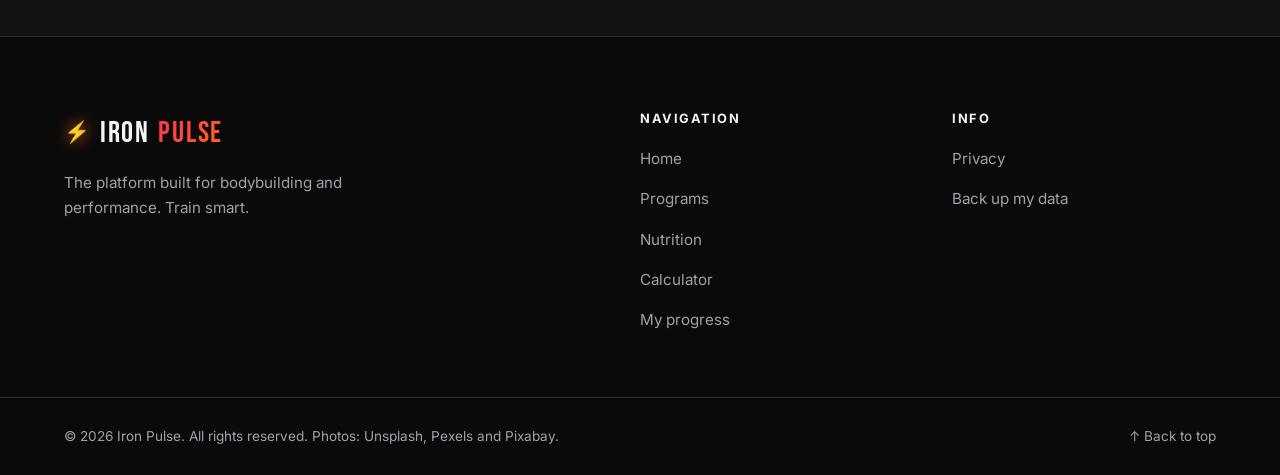
==== commit fc186d49: "Page Confidentialité (FR / EN / HE) et bas de page sans faux liens Co-Authored-By: Claude Opus 5.5 <" ====
--- a/public/index.html
+++ b/public/index.html
@@ -512,11 +512,10 @@
             </div>
 
             <div class="footer__col">
-                <h4>Contact</h4>
+                <h4>Infos</h4>
                 <ul>
-                    <li><a href="mailto:contact@ironpulse.fr">contact@ironpulse.fr</a></li>
-                    <li><a href="#">Instagram</a></li>
-                    <li><a href="#">YouTube</a></li>
+                    <li><a href="confidentialite.html">Confidentialité</a></li>
+                    <li><a href="progres.html#sauvegarde">Sauvegarder mes données</a></li>
                 </ul>
             </div>
         </div>
--- a/public/style.css
+++ b/public/style.css
@@ -4881,3 +4881,165 @@
     font-weight: 800;
     letter-spacing: 0;
 }
+
+/* ==========================================================
+   VIDÉOS DES EXERCICES — vignette cliquable et lecteur
+   ========================================================== */
+/* La photo de l'exercice devient un bouton « ▶ Vidéo » */
+.exo__media--video,
+.guide__media--video {
+    display: block;
+    padding: 0;
+    border: none;
+    color: inherit;
+    font-family: var(--font-body);
+    cursor: pointer;
+}
+
+.exo__lecture {
+    position: absolute;
+    left: 0;
+    right: 0;
+    bottom: 0;
+    padding: 14px 4px 5px;
+    background: linear-gradient(180deg, transparent, rgba(10, 10, 11, 0.9));
+    font-size: 0.7rem;
+    font-weight: 700;
+    color: #fff;
+    text-align: center;
+}
+
+.guide__media--video {
+    position: relative;
+}
+
+.guide__lecture {
+    position: absolute;
+    inset: 0;
+    display: flex;
+    flex-direction: column;
+    align-items: center;
+    justify-content: center;
+    gap: 6px;
+    background: rgba(10, 10, 11, 0.35);
+    font-size: 0.85rem;
+    font-weight: 700;
+    color: #fff;
+}
+
+.guide__lecture span {
+    display: grid;
+    place-items: center;
+    width: 52px;
+    height: 52px;
+    padding-left: 4px;
+    border-radius: 50%;
+    background: var(--gradient);
+    box-shadow: var(--glow);
+    font-size: 1.3rem;
+}
+
+.exo__media--video:focus-visible,
+.guide__media--video:focus-visible {
+    outline: 2px solid var(--neon-orange);
+    outline-offset: 2px;
+}
+
+/* Fenêtre du lecteur */
+.video__panneau {
+    max-width: 760px;
+}
+
+.video__cadre {
+    position: relative;
+    aspect-ratio: 16 / 9;
+    border-radius: 12px;
+    overflow: hidden;
+    background: #000;
+}
+
+.video__cadre iframe {
+    position: absolute;
+    inset: 0;
+    width: 100%;
+    height: 100%;
+    border: 0;
+}
+
+.video__hors-ligne {
+    display: grid;
+    place-items: center;
+    height: 100%;
+    padding: 20px;
+    font-size: 0.9rem;
+    color: var(--text-muted);
+    text-align: center;
+}
+
+.video__source {
+    margin-top: 10px;
+    font-size: 0.78rem;
+    color: var(--text-muted);
+}
+
+@media (hover: hover) {
+    .exo__media--video:hover .exo__lecture {
+        color: var(--neon-orange);
+    }
+
+    .guide__media--video:hover .guide__lecture span {
+        transform: scale(1.08);
+    }
+}
+
+.video__hors-ligne a {
+    display: inline-block;
+    margin-top: 12px;
+    color: var(--neon-orange);
+    font-weight: 600;
+}
+
+/* ==========================================================
+   PAGE CONFIDENTIALITÉ — texte simple et lisible
+   ========================================================== */
+.legal {
+    max-width: 720px;
+    margin: 0 auto;
+    color: var(--text-muted);
+    font-size: 0.95rem;
+    line-height: 1.7;
+}
+
+.legal__date {
+    font-size: 0.8rem;
+}
+
+.legal h2 {
+    margin: 32px 0 10px;
+    font-family: var(--font-title);
+    font-size: 1.7rem;
+    font-weight: 400;
+    letter-spacing: 0.03em;
+    line-height: 1.1;
+    color: var(--text);
+}
+
+.legal p + p {
+    margin-top: 12px;
+}
+
+.legal ul {
+    display: grid;
+    gap: 10px;
+    padding-left: 20px;
+    list-style: disc;
+}
+
+.legal li::marker {
+    color: var(--neon-orange);
+}
+
+[lang="he"] .legal h2 {
+    font-weight: 800;
+    letter-spacing: 0;
+}
